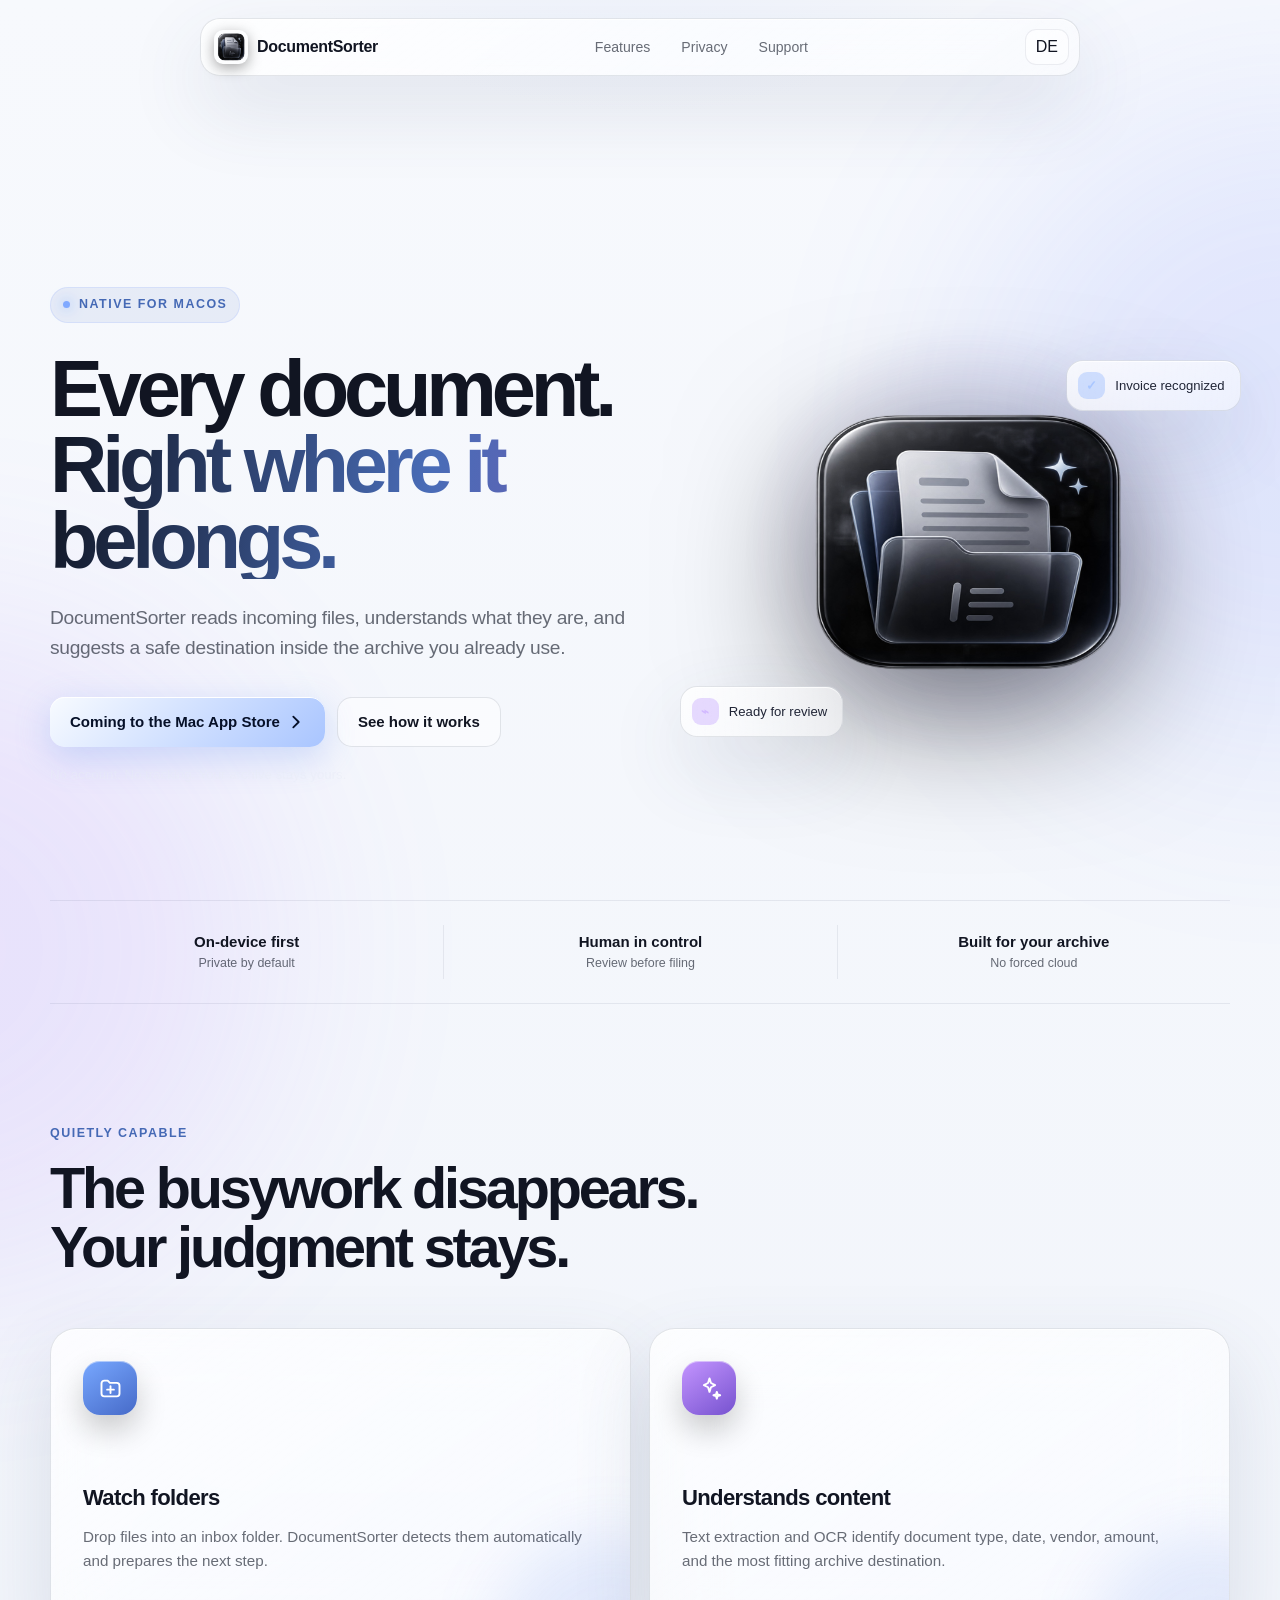
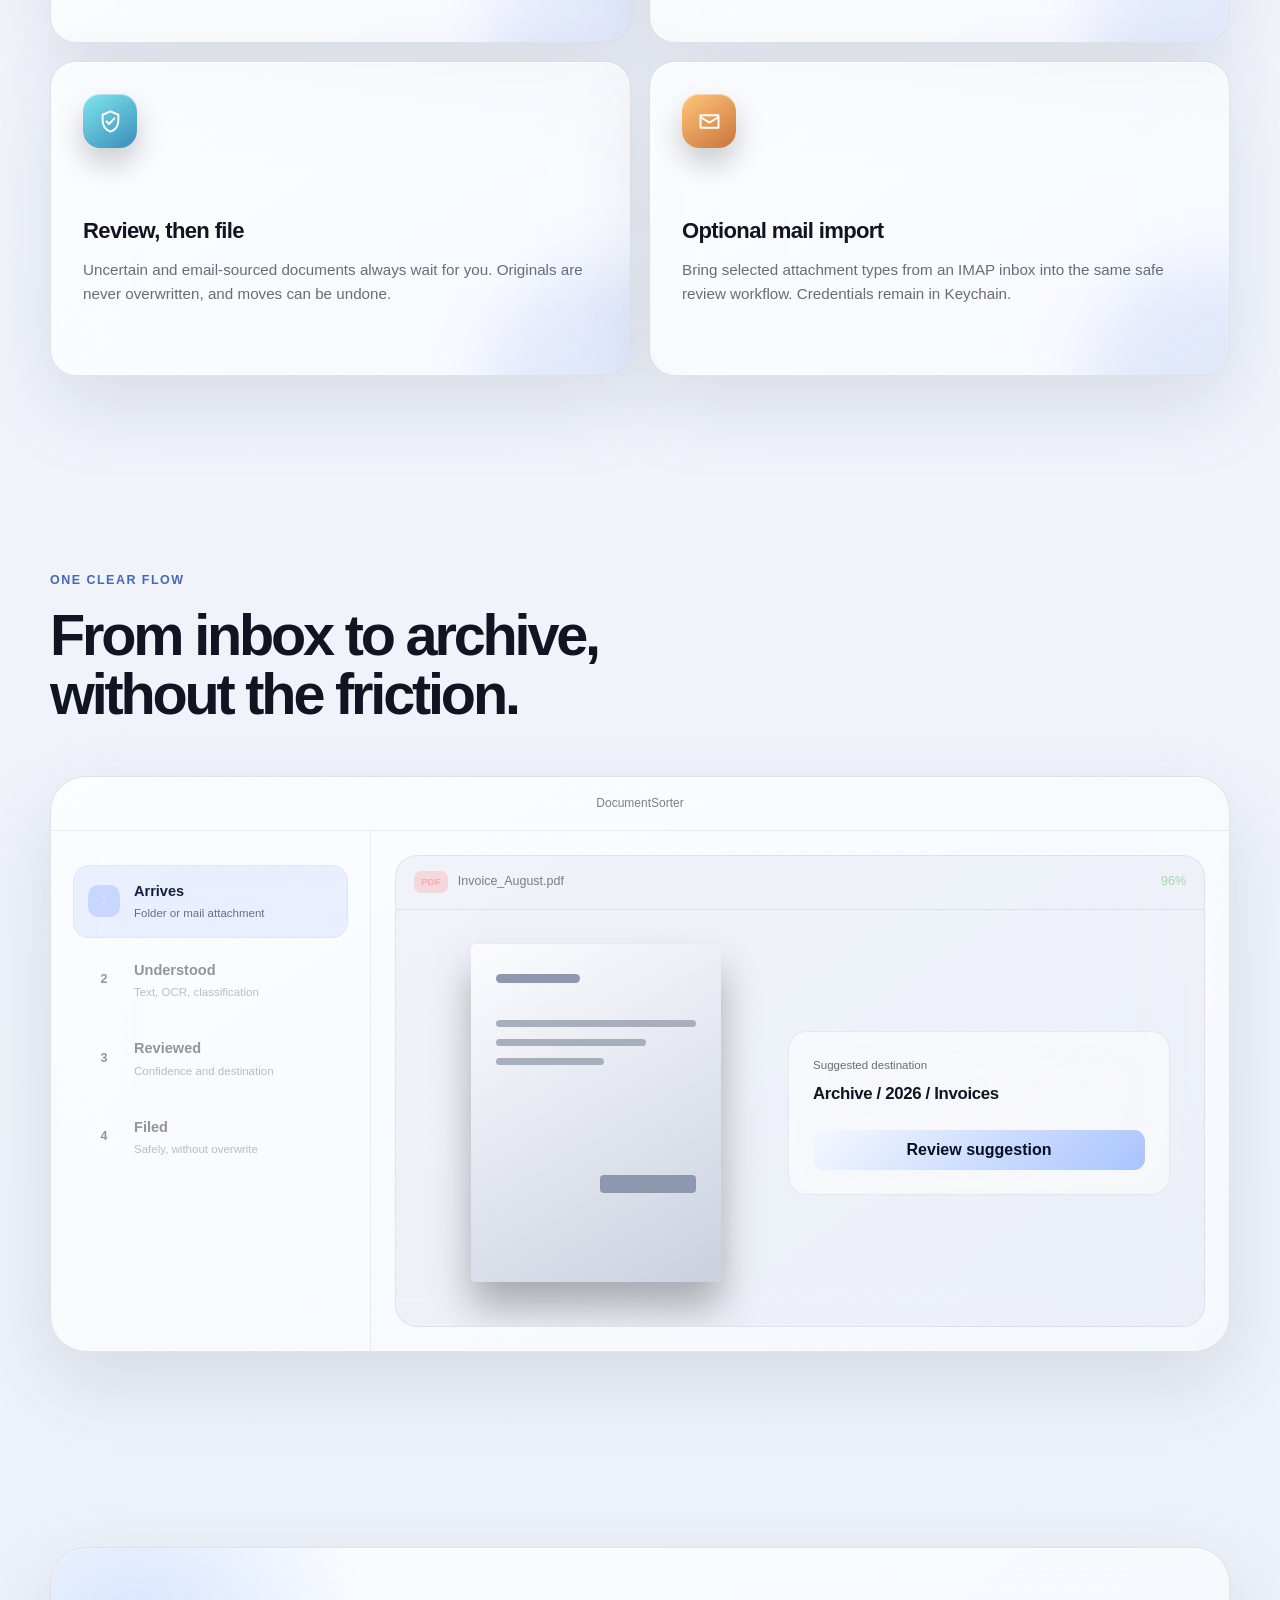
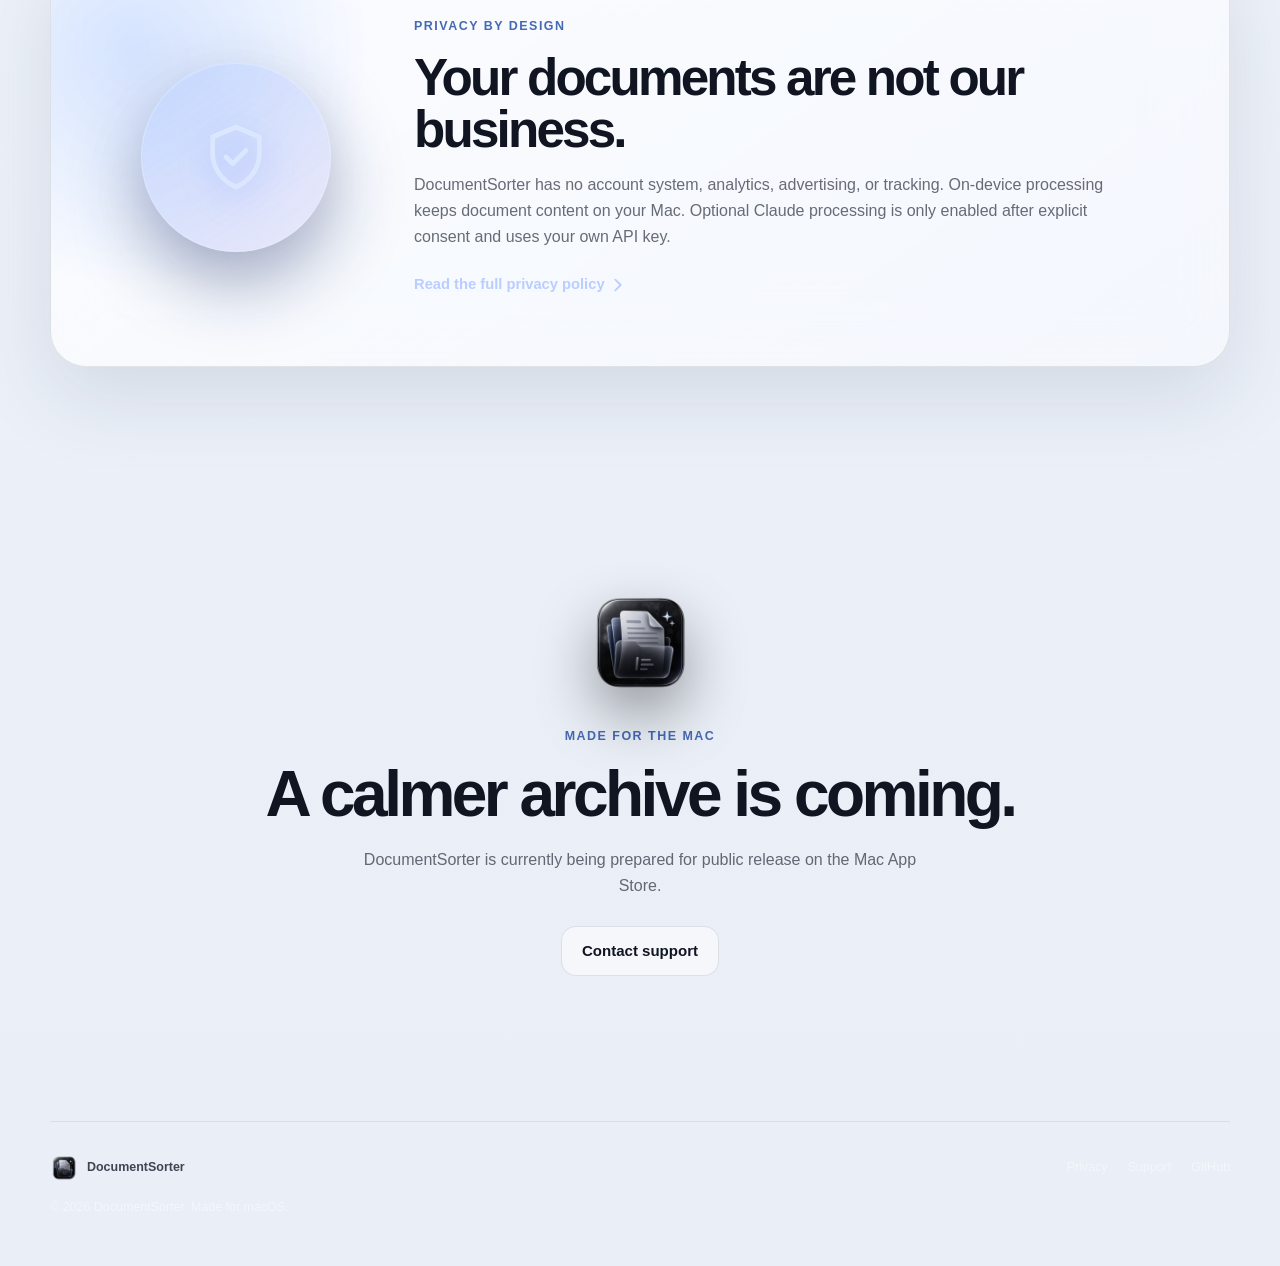
==== index.html @ ed68e82f "Create DocumentSorter product website" ====
<!doctype html>
<html lang="en">
<head>
  <meta charset="utf-8">
  <meta name="viewport" content="width=device-width, initial-scale=1">
  <meta name="theme-color" content="#070a12">
  <meta name="description" content="DocumentSorter is a private, native macOS app that reads, understands, and safely files your documents.">
  <meta property="og:title" content="DocumentSorter for macOS">
  <meta property="og:description" content="A calm, private workflow for every document that lands on your Mac.">
  <meta property="og:type" content="website">
  <meta property="og:image" content="https://ozel0t.github.io/documentsorter-website/assets/app-icon.png">
  <meta property="og:url" content="https://ozel0t.github.io/documentsorter-website/">
  <title>DocumentSorter — Intelligent filing for macOS</title>
  <link rel="icon" href="assets/app-icon.png">
  <link rel="apple-touch-icon" href="assets/app-icon.png">
  <link rel="manifest" href="manifest.webmanifest">
  <link rel="stylesheet" href="styles.css">
  <script src="script.js" defer></script>
</head>
<body>
  <a class="skip-link" href="#main">Skip to content</a>
  <div class="ambient ambient-one" aria-hidden="true"></div>
  <div class="ambient ambient-two" aria-hidden="true"></div>

  <header class="site-header">
    <nav class="glass nav-shell" aria-label="Main navigation">
      <a class="brand" href="index.html" aria-label="DocumentSorter home">
        <img src="assets/app-icon.png" alt="" width="34" height="34">
        <span>DocumentSorter</span>
      </a>
      <div class="nav-links">
        <a href="#features" data-en="Features" data-de="Funktionen">Features</a>
        <a href="#privacy" data-en="Privacy" data-de="Datenschutz">Privacy</a>
        <a href="support.html" data-en="Support" data-de="Support">Support</a>
      </div>
      <button class="language-toggle" type="button" aria-label="Sprache auf Deutsch wechseln">
        <span class="language-current">DE</span>
      </button>
    </nav>
  </header>

  <main id="main">
    <section class="hero section-wrap">
      <div class="hero-copy reveal">
        <div class="eyebrow">
          <span class="status-dot" aria-hidden="true"></span>
          <span data-en="Native for macOS" data-de="Nativ für macOS">Native for macOS</span>
        </div>
        <h1 data-en="Every document.<br><span>Right where it belongs.</span>" data-de="Jedes Dokument.<br><span>Genau am richtigen Ort.</span>">Every document.<br><span>Right where it belongs.</span></h1>
        <p class="hero-lead" data-en="DocumentSorter reads incoming files, understands what they are, and suggests a safe destination inside the archive you already use." data-de="DocumentSorter liest eingehende Dateien, versteht ihren Inhalt und schlägt einen sicheren Zielort in deinem bestehenden Archiv vor.">DocumentSorter reads incoming files, understands what they are, and suggests a safe destination inside the archive you already use.</p>
        <div class="hero-actions">
          <a class="button button-primary" href="#availability">
            <span data-en="Coming to the Mac App Store" data-de="Bald im Mac App Store">Coming to the Mac App Store</span>
            <svg viewBox="0 0 20 20" aria-hidden="true"><path d="M7 4l6 6-6 6"/></svg>
          </a>
          <a class="button button-secondary" href="#workflow" data-en="See how it works" data-de="So funktioniert es">See how it works</a>
        </div>
        <p class="hero-note" data-en="No account. No tracking. Your archive stays yours." data-de="Kein Konto. Kein Tracking. Dein Archiv bleibt deins.">No account. No tracking. Your archive stays yours.</p>
      </div>

      <div class="hero-visual reveal" aria-label="DocumentSorter interface preview">
        <div class="icon-halo" aria-hidden="true"></div>
        <img class="hero-icon" src="assets/app-icon.png" alt="DocumentSorter app icon" width="320" height="320">
        <div class="floating-pill pill-top glass" aria-hidden="true">
          <span class="pill-icon blue">✓</span>
          <span data-en="Invoice recognized" data-de="Rechnung erkannt">Invoice recognized</span>
        </div>
        <div class="floating-pill pill-bottom glass" aria-hidden="true">
          <span class="pill-icon violet">⌁</span>
          <span data-en="Ready for review" data-de="Bereit zur Prüfung">Ready for review</span>
        </div>
      </div>
    </section>

    <section class="trust-strip section-wrap reveal" aria-label="Product principles">
      <div><strong data-en="On-device first" data-de="Lokal zuerst">On-device first</strong><span data-en="Private by default" data-de="Standardmäßig privat">Private by default</span></div>
      <div><strong data-en="Human in control" data-de="Du entscheidest">Human in control</strong><span data-en="Review before filing" data-de="Prüfung vor Ablage">Review before filing</span></div>
      <div><strong data-en="Built for your archive" data-de="Für dein Archiv">Built for your archive</strong><span data-en="No forced cloud" data-de="Keine Cloud-Pflicht">No forced cloud</span></div>
    </section>

    <section id="features" class="section-wrap section-block">
      <div class="section-heading reveal">
        <p class="overline" data-en="Quietly capable" data-de="Unaufdringlich leistungsstark">Quietly capable</p>
        <h2 data-en="The busywork disappears.<br>Your judgment stays." data-de="Die Routinearbeit verschwindet.<br>Deine Kontrolle bleibt.">The busywork disappears.<br>Your judgment stays.</h2>
      </div>
      <div class="feature-grid">
        <article class="feature-card glass reveal">
          <div class="feature-icon blue-gradient" aria-hidden="true">
            <svg viewBox="0 0 24 24"><path d="M4 7.5A2.5 2.5 0 0 1 6.5 5h3l2 2h6A2.5 2.5 0 0 1 20 9.5v7A2.5 2.5 0 0 1 17.5 19h-11A2.5 2.5 0 0 1 4 16.5z"/><path d="M9 13h6m-3-3v6"/></svg>
          </div>
          <h3 data-en="Watch folders" data-de="Überwachte Ordner">Watch folders</h3>
          <p data-en="Drop files into an inbox folder. DocumentSorter detects them automatically and prepares the next step." data-de="Lege Dateien in einem Eingangsordner ab. DocumentSorter erkennt sie automatisch und bereitet den nächsten Schritt vor.">Drop files into an inbox folder. DocumentSorter detects them automatically and prepares the next step.</p>
        </article>
        <article class="feature-card glass reveal">
          <div class="feature-icon violet-gradient" aria-hidden="true">
            <svg viewBox="0 0 24 24"><path d="M12 3l1.3 4.1L17 9l-3.7 1.9L12 15l-1.3-4.1L7 9l3.7-1.9z"/><path d="M18.5 15l.7 2.3 2.3.7-2.3.7-.7 2.3-.7-2.3-2.3-.7 2.3-.7z"/></svg>
          </div>
          <h3 data-en="Understands content" data-de="Versteht Inhalte">Understands content</h3>
          <p data-en="Text extraction and OCR identify document type, date, vendor, amount, and the most fitting archive destination." data-de="Texterkennung und OCR erfassen Dokumentart, Datum, Absender, Betrag und den passenden Archivordner.">Text extraction and OCR identify document type, date, vendor, amount, and the most fitting archive destination.</p>
        </article>
        <article class="feature-card glass reveal">
          <div class="feature-icon cyan-gradient" aria-hidden="true">
            <svg viewBox="0 0 24 24"><path d="M12 3l7 3v5c0 4.4-2.9 8.3-7 10-4.1-1.7-7-5.6-7-10V6z"/><path d="M8.5 12l2.2 2.2 4.8-5"/></svg>
          </div>
          <h3 data-en="Review, then file" data-de="Prüfen, dann ablegen">Review, then file</h3>
          <p data-en="Uncertain and email-sourced documents always wait for you. Originals are never overwritten, and moves can be undone." data-de="Unsichere Dokumente und E-Mail-Anhänge warten immer auf deine Prüfung. Originale werden nie überschrieben und Verschiebungen lassen sich rückgängig machen.">Uncertain and email-sourced documents always wait for you. Originals are never overwritten, and moves can be undone.</p>
        </article>
        <article class="feature-card glass reveal">
          <div class="feature-icon amber-gradient" aria-hidden="true">
            <svg viewBox="0 0 24 24"><path d="M4 6.5h16v11H4z"/><path d="M4 8l8 5 8-5"/></svg>
          </div>
          <h3 data-en="Optional mail import" data-de="Optionaler Mail-Import">Optional mail import</h3>
          <p data-en="Bring selected attachment types from an IMAP inbox into the same safe review workflow. Credentials remain in Keychain." data-de="Übernimm ausgewählte Anhangstypen aus einem IMAP-Postfach in denselben sicheren Prüfablauf. Zugangsdaten bleiben im Schlüsselbund.">Bring selected attachment types from an IMAP inbox into the same safe review workflow. Credentials remain in Keychain.</p>
        </article>
      </div>
    </section>

    <section id="workflow" class="section-wrap section-block workflow-section">
      <div class="section-heading reveal">
        <p class="overline" data-en="One clear flow" data-de="Ein klarer Ablauf">One clear flow</p>
        <h2 data-en="From inbox to archive,<br>without the friction." data-de="Vom Eingang ins Archiv,<br>ohne Umwege.">From inbox to archive,<br>without the friction.</h2>
      </div>
      <div class="workflow-window glass reveal">
        <div class="window-titlebar" aria-hidden="true">
          <div class="traffic-lights"><span></span><span></span><span></span></div>
          <span>DocumentSorter</span>
          <span></span>
        </div>
        <div class="workflow-body">
          <ol class="steps">
            <li class="active">
              <span class="step-number">1</span>
              <div><strong data-en="Arrives" data-de="Kommt an">Arrives</strong><small data-en="Folder or mail attachment" data-de="Ordner oder Mail-Anhang">Folder or mail attachment</small></div>
            </li>
            <li>
              <span class="step-number">2</span>
              <div><strong data-en="Understood" data-de="Wird verstanden">Understood</strong><small data-en="Text, OCR, classification" data-de="Text, OCR, Klassifizierung">Text, OCR, classification</small></div>
            </li>
            <li>
              <span class="step-number">3</span>
              <div><strong data-en="Reviewed" data-de="Wird geprüft">Reviewed</strong><small data-en="Confidence and destination" data-de="Sicherheit und Zielordner">Confidence and destination</small></div>
            </li>
            <li>
              <span class="step-number">4</span>
              <div><strong data-en="Filed" data-de="Wird abgelegt">Filed</strong><small data-en="Safely, without overwrite" data-de="Sicher, ohne Überschreiben">Safely, without overwrite</small></div>
            </li>
          </ol>
          <div class="document-preview">
            <div class="preview-toolbar">
              <span class="file-chip">PDF</span>
              <span>Invoice_August.pdf</span>
              <span class="confidence">96%</span>
            </div>
            <div class="preview-content">
              <div class="paper" aria-hidden="true">
                <div class="paper-logo"></div><div class="paper-line wide"></div><div class="paper-line"></div><div class="paper-line short"></div>
                <div class="paper-total"></div>
              </div>
              <div class="route-card glass-subtle">
                <span data-en="Suggested destination" data-de="Vorgeschlagenes Ziel">Suggested destination</span>
                <strong>Archive / 2026 / Invoices</strong>
                <button type="button" data-en="Review suggestion" data-de="Vorschlag prüfen">Review suggestion</button>
              </div>
            </div>
          </div>
        </div>
      </div>
    </section>

    <section id="privacy" class="section-wrap section-block privacy-section">
      <div class="privacy-card glass reveal">
        <div class="privacy-orb" aria-hidden="true">
          <svg viewBox="0 0 24 24"><path d="M12 3l7 3v5c0 4.4-2.9 8.3-7 10-4.1-1.7-7-5.6-7-10V6z"/><path d="M9 12l2 2 4-4"/></svg>
        </div>
        <div class="privacy-copy">
          <p class="overline" data-en="Privacy by design" data-de="Datenschutz von Anfang an">Privacy by design</p>
          <h2 data-en="Your documents are not our business." data-de="Deine Dokumente gehen uns nichts an.">Your documents are not our business.</h2>
          <p data-en="DocumentSorter has no account system, analytics, advertising, or tracking. On-device processing keeps document content on your Mac. Optional Claude processing is only enabled after explicit consent and uses your own API key." data-de="DocumentSorter hat kein Kontosystem, keine Analyse, keine Werbung und kein Tracking. Bei lokaler Verarbeitung bleiben Dokumentinhalte auf deinem Mac. Die optionale Claude-Verarbeitung wird erst nach ausdrücklicher Zustimmung aktiviert und nutzt deinen eigenen API-Schlüssel.">DocumentSorter has no account system, analytics, advertising, or tracking. On-device processing keeps document content on your Mac. Optional Claude processing is only enabled after explicit consent and uses your own API key.</p>
          <a class="text-link" href="privacy.html">
            <span data-en="Read the full privacy policy" data-de="Vollständige Datenschutzerklärung lesen">Read the full privacy policy</span>
            <svg viewBox="0 0 20 20" aria-hidden="true"><path d="M7 4l6 6-6 6"/></svg>
          </a>
        </div>
      </div>
    </section>

    <section id="availability" class="section-wrap section-block availability reveal">
      <img src="assets/app-icon.png" alt="" width="112" height="112">
      <p class="overline" data-en="Made for the Mac" data-de="Für den Mac gemacht">Made for the Mac</p>
      <h2 data-en="A calmer archive is coming." data-de="Ein ruhigeres Archiv kommt.">A calmer archive is coming.</h2>
      <p data-en="DocumentSorter is currently being prepared for public release on the Mac App Store." data-de="DocumentSorter wird derzeit für die Veröffentlichung im Mac App Store vorbereitet.">DocumentSorter is currently being prepared for public release on the Mac App Store.</p>
      <a class="button button-secondary" href="support.html" data-en="Contact support" data-de="Support kontaktieren">Contact support</a>
    </section>
  </main>

  <footer class="site-footer section-wrap">
    <div class="footer-brand">
      <img src="assets/app-icon.png" alt="" width="28" height="28">
      <span>DocumentSorter</span>
    </div>
    <div class="footer-links">
      <a href="privacy.html" data-en="Privacy" data-de="Datenschutz">Privacy</a>
      <a href="support.html" data-en="Support" data-de="Support">Support</a>
      <a href="https://github.com/ozel0t/documentsorter-website" rel="noreferrer">GitHub</a>
    </div>
    <p>© 2026 DocumentSorter. <span data-en="Made for macOS." data-de="Für macOS entwickelt.">Made for macOS.</span></p>
  </footer>
</body>
</html>
---- styles.css ----
:root {
  color-scheme: dark;
  --bg: #060811;
  --surface: rgba(255, 255, 255, 0.075);
  --surface-strong: rgba(255, 255, 255, 0.11);
  --line: rgba(255, 255, 255, 0.14);
  --line-soft: rgba(255, 255, 255, 0.08);
  --text: #f7f8fc;
  --muted: rgba(230, 234, 246, 0.68);
  --blue: #79a7ff;
  --violet: #b79aff;
  --cyan: #71e4ef;
  --max: 1180px;
  --radius-xl: 36px;
  --radius-lg: 26px;
  --shadow: 0 30px 90px rgba(0, 0, 0, 0.42), inset 0 1px 0 rgba(255, 255, 255, 0.14);
  font-family: -apple-system, BlinkMacSystemFont, "SF Pro Display", "Helvetica Neue", sans-serif;
}

* { box-sizing: border-box; }
html { scroll-behavior: smooth; overflow-x: hidden; }
body {
  margin: 0;
  min-width: 320px;
  overflow-x: hidden;
  background:
    radial-gradient(circle at 50% -20%, rgba(75, 105, 183, 0.24), transparent 37rem),
    linear-gradient(180deg, #080b16 0%, var(--bg) 58%, #05070d 100%);
  color: var(--text);
  font-size: 16px;
  line-height: 1.6;
  -webkit-font-smoothing: antialiased;
}

a { color: inherit; text-decoration: none; }
button, a { -webkit-tap-highlight-color: transparent; }
button { font: inherit; }
img { display: block; max-width: 100%; }

.skip-link {
  position: fixed;
  z-index: 100;
  left: 16px;
  top: -80px;
  padding: 10px 16px;
  border-radius: 12px;
  background: #fff;
  color: #000;
}
.skip-link:focus { top: 16px; }

.ambient {
  position: fixed;
  z-index: -1;
  width: 50vw;
  height: 50vw;
  border-radius: 50%;
  filter: blur(120px);
  opacity: 0.13;
  pointer-events: none;
}
.ambient-one { top: 12vh; right: -26vw; background: #4d6aff; }
.ambient-two { top: 70vh; left: -30vw; background: #9b5cff; }

.glass {
  border: 1px solid var(--line);
  background: linear-gradient(145deg, rgba(255,255,255,.115), rgba(255,255,255,.045));
  box-shadow: var(--shadow);
  -webkit-backdrop-filter: blur(34px) saturate(150%);
  backdrop-filter: blur(34px) saturate(150%);
}
.glass-subtle {
  border: 1px solid var(--line-soft);
  background: rgba(255,255,255,.055);
  box-shadow: inset 0 1px 0 rgba(255,255,255,.08);
  -webkit-backdrop-filter: blur(20px);
  backdrop-filter: blur(20px);
}

.section-wrap { width: min(calc(100% - 40px), var(--max)); margin-inline: auto; }
.section-block { padding-block: 120px; }

.site-header {
  position: fixed;
  z-index: 50;
  top: 18px;
  left: 0;
  right: 0;
  pointer-events: none;
}
.nav-shell {
  width: min(calc(100% - 32px), 880px);
  min-height: 58px;
  margin: 0 auto;
  padding: 8px 10px 8px 13px;
  border-radius: 20px;
  display: flex;
  align-items: center;
  justify-content: space-between;
  pointer-events: auto;
  transition: background .25s ease, transform .25s ease;
}
.brand { display: inline-flex; align-items: center; gap: 9px; font-weight: 650; letter-spacing: -.02em; }
.brand img { border-radius: 9px; box-shadow: 0 4px 14px rgba(0,0,0,.35); }
.nav-links { display: flex; gap: 7px; }
.nav-links a { padding: 8px 12px; border-radius: 10px; color: var(--muted); font-size: .88rem; transition: .2s ease; }
.nav-links a:hover, .nav-links a:focus-visible { color: #fff; background: rgba(255,255,255,.08); }
.language-toggle {
  min-width: 42px;
  height: 36px;
  padding: 0 10px;
  border: 1px solid var(--line-soft);
  border-radius: 11px;
  background: rgba(255,255,255,.075);
  color: var(--text);
  cursor: pointer;
}
.language-toggle:hover { background: rgba(255,255,255,.13); }

.hero { min-height: 900px; padding-top: 185px; display: grid; grid-template-columns: 1.08fr .92fr; gap: 30px; align-items: center; }
.hero-copy { position: relative; z-index: 2; }
.eyebrow, .overline { color: #a9c3ff; font-weight: 650; font-size: .78rem; letter-spacing: .12em; text-transform: uppercase; }
.eyebrow { display: inline-flex; align-items: center; gap: 9px; padding: 7px 12px; border: 1px solid rgba(139,172,255,.2); border-radius: 999px; background: rgba(80,111,190,.09); }
.status-dot { width: 7px; height: 7px; border-radius: 50%; background: #80a9ff; box-shadow: 0 0 14px #6f9eff; }
h1 { margin: 28px 0 24px; max-width: 720px; font-size: clamp(3.5rem, 6.2vw, 6.2rem); font-weight: 710; line-height: .96; letter-spacing: -.065em; }
h1 span { display: inline-block; color: transparent; background: linear-gradient(100deg, #fff 5%, #9dbbff 52%, #c2a9ff); -webkit-background-clip: text; background-clip: text; }
.hero-lead { max-width: 610px; margin: 0; color: var(--muted); font-size: clamp(1.05rem, 1.5vw, 1.28rem); line-height: 1.55; letter-spacing: -.015em; }
.hero-actions { display: flex; flex-wrap: wrap; gap: 12px; margin-top: 34px; }
.button { min-height: 50px; padding: 0 20px; border-radius: 15px; display: inline-flex; align-items: center; justify-content: center; gap: 7px; font-weight: 600; font-size: .94rem; transition: transform .2s ease, background .2s ease, box-shadow .2s ease; }
.button svg, .text-link svg { width: 18px; height: 18px; fill: none; stroke: currentColor; stroke-width: 2; stroke-linecap: round; stroke-linejoin: round; }
.button:hover { transform: translateY(-2px); }
.button-primary { color: #061028; background: linear-gradient(135deg, #f8fbff, #a9c5ff); box-shadow: 0 10px 35px rgba(102,143,240,.28), inset 0 1px 0 #fff; }
.button-secondary { border: 1px solid var(--line); background: rgba(255,255,255,.07); box-shadow: inset 0 1px 0 rgba(255,255,255,.08); }
.button-secondary:hover { background: rgba(255,255,255,.12); }
.hero-note { margin-top: 17px; color: rgba(230,234,246,.45); font-size: .83rem; }

.hero-visual { position: relative; min-height: 590px; display: grid; place-items: center; }
.hero-icon { position: relative; z-index: 2; width: min(78%, 390px); border-radius: 28%; filter: drop-shadow(0 38px 70px rgba(0,0,0,.55)); animation: float 7s ease-in-out infinite; }
.icon-halo { position: absolute; width: 82%; aspect-ratio: 1; border-radius: 50%; background: radial-gradient(circle, rgba(114,151,255,.27), rgba(94,82,190,.08) 50%, transparent 70%); filter: blur(18px); }
.floating-pill { position: absolute; z-index: 3; padding: 11px 15px 11px 11px; border-radius: 17px; display: flex; align-items: center; gap: 10px; color: rgba(255,255,255,.9); font-size: .82rem; white-space: nowrap; }
.pill-top { top: 19%; right: -2%; animation: drift 6s ease-in-out infinite; }
.pill-bottom { bottom: 17%; left: -4%; animation: drift 6s 1.5s ease-in-out infinite; }
.pill-icon { width: 27px; height: 27px; display: grid; place-items: center; border-radius: 9px; font-weight: 750; }
.pill-icon.blue { background: rgba(93,146,255,.25); color: #aac7ff; }
.pill-icon.violet { background: rgba(164,112,255,.25); color: #d2b9ff; }

.trust-strip { border-top: 1px solid var(--line-soft); border-bottom: 1px solid var(--line-soft); padding: 24px 0; display: grid; grid-template-columns: repeat(3, 1fr); }
.trust-strip div { padding: 5px 38px; display: flex; flex-direction: column; text-align: center; }
.trust-strip div + div { border-left: 1px solid var(--line-soft); }
.trust-strip strong { font-size: .94rem; }
.trust-strip span { color: var(--muted); font-size: .78rem; }

.section-heading { max-width: 780px; margin-bottom: 52px; }
.overline { margin: 0 0 15px; }
h2 { margin: 0; font-size: clamp(2.35rem, 4.5vw, 4.7rem); line-height: 1.02; letter-spacing: -.055em; font-weight: 690; }
.feature-grid { display: grid; grid-template-columns: repeat(2, 1fr); gap: 18px; }
.feature-card { min-height: 315px; padding: 32px; border-radius: var(--radius-lg); overflow: hidden; position: relative; }
.feature-card::after { content: ""; position: absolute; width: 240px; height: 240px; right: -100px; bottom: -130px; border-radius: 50%; background: rgba(88,121,226,.13); filter: blur(30px); }
.feature-icon { width: 54px; height: 54px; border-radius: 17px; display: grid; place-items: center; box-shadow: inset 0 1px 0 rgba(255,255,255,.45), 0 15px 30px rgba(0,0,0,.2); }
.feature-icon svg { width: 27px; height: 27px; fill: none; stroke: #fff; stroke-width: 1.7; stroke-linecap: round; stroke-linejoin: round; }
.blue-gradient { background: linear-gradient(145deg, #78a8ff, #466ac8); }
.violet-gradient { background: linear-gradient(145deg, #c495ff, #7652cf); }
.cyan-gradient { background: linear-gradient(145deg, #80e6ed, #398dba); }
.amber-gradient { background: linear-gradient(145deg, #ffc779, #ca743c); }
.feature-card h3 { margin: 65px 0 9px; font-size: 1.38rem; letter-spacing: -.03em; }
.feature-card p { max-width: 500px; margin: 0; color: var(--muted); font-size: .95rem; }

.workflow-section { padding-top: 75px; }
.workflow-window { border-radius: var(--radius-xl); overflow: hidden; }
.window-titlebar { height: 54px; padding: 0 20px; border-bottom: 1px solid var(--line-soft); display: grid; grid-template-columns: 1fr auto 1fr; align-items: center; color: rgba(255,255,255,.5); font-size: .75rem; }
.traffic-lights { display: flex; gap: 7px; }
.traffic-lights span { width: 11px; height: 11px; border-radius: 50%; background: rgba(255,255,255,.18); }
.workflow-body { min-height: 520px; display: grid; grid-template-columns: 320px 1fr; }
.steps { margin: 0; padding: 34px 22px; list-style: none; border-right: 1px solid var(--line-soft); }
.steps li { display: flex; align-items: center; gap: 14px; padding: 15px; border-radius: 16px; color: rgba(255,255,255,.48); }
.steps li + li { margin-top: 6px; }
.steps li.active { background: rgba(116,150,255,.12); color: #fff; box-shadow: inset 0 0 0 1px rgba(139,169,255,.13); }
.step-number { flex: 0 0 auto; width: 32px; height: 32px; display: grid; place-items: center; border-radius: 10px; background: rgba(255,255,255,.08); font-size: .78rem; font-weight: 700; }
.active .step-number { color: #cfe0ff; background: rgba(91,137,255,.24); }
.steps strong, .steps small { display: block; }
.steps strong { font-size: .91rem; }
.steps small { margin-top: 1px; color: currentColor; opacity: .62; font-size: .72rem; }
.document-preview { margin: 24px; border: 1px solid var(--line-soft); border-radius: 22px; overflow: hidden; background: rgba(0,0,0,.16); }
.preview-toolbar { height: 54px; padding: 0 18px; display: grid; grid-template-columns: auto 1fr auto; align-items: center; gap: 10px; border-bottom: 1px solid var(--line-soft); color: rgba(255,255,255,.72); font-size: .78rem; }
.file-chip { padding: 3px 7px; border-radius: 7px; background: rgba(255,100,104,.19); color: #ffabad; font-size: .62rem; font-weight: 750; }
.confidence { color: #a9d7b0; }
.preview-content { padding: 34px; display: grid; grid-template-columns: minmax(180px, 1fr) 1.15fr; gap: 26px; align-items: center; }
.paper { width: min(100%, 250px); aspect-ratio: .74; margin: auto; padding: 30px 25px; border-radius: 5px; background: linear-gradient(150deg, #fcfcff, #cad1df); box-shadow: 0 25px 40px rgba(0,0,0,.3); }
.paper-logo { width: 42%; height: 9px; border-radius: 5px; background: #8d98ae; margin-bottom: 37px; }
.paper-line { width: 75%; height: 7px; margin-bottom: 12px; border-radius: 4px; background: #a7afbd; }
.paper-line.wide { width: 100%; }.paper-line.short { width: 54%; }
.paper-total { width: 48%; height: 18px; margin: 55% 0 0 auto; border-radius: 4px; background: #8d98ae; }
.route-card { padding: 24px; border-radius: 19px; }
.route-card span { display: block; color: var(--muted); font-size: .72rem; }
.route-card strong { display: block; margin: 7px 0 22px; font-size: 1.05rem; letter-spacing: -.02em; }
.route-card button { width: 100%; min-height: 40px; border: 0; border-radius: 11px; color: #071025; background: linear-gradient(135deg, #f5f8ff, #a9c4ff); font-weight: 650; }

.privacy-section { padding-top: 75px; }
.privacy-card { position: relative; min-height: 420px; padding: 65px; border-radius: var(--radius-xl); display: grid; grid-template-columns: 240px 1fr; align-items: center; gap: 58px; overflow: hidden; }
.privacy-card::before { content: ""; position: absolute; width: 500px; height: 500px; left: -170px; top: -150px; border-radius: 50%; background: radial-gradient(circle, rgba(80,142,255,.22), transparent 68%); }
.privacy-orb { position: relative; z-index: 1; width: 190px; height: 190px; margin: auto; border: 1px solid rgba(255,255,255,.18); border-radius: 50%; display: grid; place-items: center; background: linear-gradient(145deg, rgba(130,174,255,.25), rgba(99,78,209,.12)); box-shadow: inset 0 1px 0 rgba(255,255,255,.25), 0 30px 70px rgba(24,42,101,.4); }
.privacy-orb svg { width: 80px; fill: none; stroke: #dbe7ff; stroke-width: 1.4; stroke-linecap: round; stroke-linejoin: round; filter: drop-shadow(0 8px 16px rgba(88,129,255,.45)); }
.privacy-copy { position: relative; z-index: 1; }
.privacy-copy h2 { font-size: clamp(2.25rem, 4vw, 4rem); }
.privacy-copy > p:not(.overline) { max-width: 690px; color: var(--muted); }
.text-link { display: inline-flex; align-items: center; gap: 4px; margin-top: 8px; color: #b9ceff; font-weight: 600; font-size: .92rem; }

.availability { padding-top: 100px; padding-bottom: 145px; text-align: center; }
.availability img { margin: 0 auto 28px; border-radius: 25%; filter: drop-shadow(0 25px 30px rgba(0,0,0,.4)); }
.availability h2 { font-size: clamp(2.5rem, 5vw, 5rem); }
.availability > p:not(.overline) { max-width: 570px; margin: 20px auto 28px; color: var(--muted); }

.site-footer { padding: 32px 0 48px; border-top: 1px solid var(--line-soft); display: grid; grid-template-columns: 1fr auto; align-items: center; gap: 16px; color: rgba(255,255,255,.48); font-size: .78rem; }
.footer-brand { display: flex; align-items: center; gap: 9px; color: rgba(255,255,255,.8); font-weight: 600; }
.footer-brand img { border-radius: 8px; }
.footer-links { display: flex; gap: 20px; }
.footer-links a:hover { color: #fff; }
.site-footer > p { grid-column: 1 / -1; margin: 0; }

.legal-main { padding-top: 150px; padding-bottom: 100px; }
.legal-hero { max-width: 790px; margin-bottom: 48px; }
.legal-hero h1 { margin: 12px 0 18px; font-size: clamp(3rem, 6vw, 5.7rem); }
.legal-hero > p:last-child { color: var(--muted); }
.legal-layout { display: grid; grid-template-columns: 230px 1fr; gap: 36px; align-items: start; }
.legal-toc { position: sticky; top: 105px; padding: 20px; border-radius: 20px; }
.legal-toc strong { display: block; margin-bottom: 8px; font-size: .74rem; color: rgba(255,255,255,.42); text-transform: uppercase; letter-spacing: .1em; }
.legal-toc a { display: block; padding: 7px 0; color: var(--muted); font-size: .83rem; }
.legal-toc a:hover { color: #fff; }
.legal-document { padding: clamp(26px, 5vw, 58px); border-radius: var(--radius-lg); }
.legal-document section + section { margin-top: 48px; padding-top: 42px; border-top: 1px solid var(--line-soft); }
.legal-document h2 { margin-bottom: 15px; font-size: 1.65rem; letter-spacing: -.025em; }
.legal-document h3 { margin: 26px 0 8px; font-size: 1.02rem; }
.legal-document p, .legal-document li { color: var(--muted); }
.legal-document ul { padding-left: 20px; }
.legal-document a { color: #b9ceff; text-decoration: underline; text-underline-offset: 3px; }
.language-panel[hidden] { display: none; }

.support-grid { display: grid; grid-template-columns: repeat(2, 1fr); gap: 18px; }
.support-card { padding: 30px; border-radius: 24px; }
.support-card h2 { font-size: 1.35rem; letter-spacing: -.025em; }
.support-card p { color: var(--muted); }
.support-card .button { margin-top: 8px; }
.faq { margin-top: 70px; }
.faq h2 { margin-bottom: 26px; font-size: 2.4rem; }
.faq details { padding: 21px 0; border-top: 1px solid var(--line-soft); }
.faq details:last-child { border-bottom: 1px solid var(--line-soft); }
.faq summary { cursor: pointer; font-weight: 620; }
.faq details p { max-width: 790px; margin-bottom: 0; color: var(--muted); }

.reveal { opacity: 1; transform: none; }
@keyframes float { 0%,100% { transform: translateY(0) rotate(-1deg); } 50% { transform: translateY(-16px) rotate(1deg); } }
@keyframes drift { 0%,100% { transform: translateY(0); } 50% { transform: translateY(9px); } }

@media (max-width: 900px) {
  .hero { min-height: auto; padding-top: 160px; grid-template-columns: 1fr; text-align: center; }
  .hero-copy { display: flex; flex-direction: column; align-items: center; }
  .hero-visual { min-height: 470px; }
  .pill-top { right: 8%; }.pill-bottom { left: 6%; }
  .workflow-body { grid-template-columns: 1fr; }
  .steps { display: grid; grid-template-columns: repeat(4, 1fr); border-right: 0; border-bottom: 1px solid var(--line-soft); padding: 16px; }
  .steps li { flex-direction: column; text-align: center; gap: 7px; padding: 10px 5px; }
  .steps li + li { margin: 0; }
  .privacy-card { grid-template-columns: 160px 1fr; padding: 45px 35px; gap: 35px; }
  .privacy-orb { width: 150px; height: 150px; }
  .legal-layout { grid-template-columns: 1fr; }
  .legal-toc { position: static; display: none; }
}

@media (max-width: 650px) {
  .section-wrap { width: min(calc(100% - 28px), var(--max)); }
  .section-block { padding-block: 85px; }
  .nav-shell { width: calc(100% - 20px); }
  .nav-links { display: none; }
  .hero { padding-top: 140px; }
  h1 { font-size: clamp(3rem, 15vw, 4.6rem); }
  .hero-lead { font-size: 1rem; }
  .hero-actions { width: 100%; flex-direction: column; }
  .hero-actions .button { width: 100%; }
  .hero-visual { min-height: 390px; }
  .hero-icon { width: 72%; }
  .floating-pill { font-size: .7rem; }
  .pill-top { top: 14%; right: 0; }.pill-bottom { bottom: 14%; left: 0; }
  .trust-strip { grid-template-columns: 1fr; }
  .trust-strip div { padding: 14px; }
  .trust-strip div + div { border-left: 0; border-top: 1px solid var(--line-soft); }
  .feature-grid, .support-grid { grid-template-columns: 1fr; }
  .feature-card { min-height: 285px; padding: 26px; }
  .feature-card h3 { margin-top: 45px; }
  .steps { grid-template-columns: repeat(2, 1fr); }
  .preview-content { grid-template-columns: 1fr; padding: 22px; }
  .paper { display: none; }
  .workflow-body { min-height: auto; }
  .privacy-card { grid-template-columns: 1fr; text-align: center; padding: 38px 24px; }
  .privacy-orb { width: 125px; height: 125px; }
  .privacy-orb svg { width: 58px; }
  .site-footer { grid-template-columns: 1fr; text-align: center; justify-items: center; }
  .legal-main { padding-top: 125px; }
  .legal-document { padding: 25px 20px; }
}

@media (prefers-reduced-motion: reduce) {
  html { scroll-behavior: auto; }
  *, *::before, *::after { animation-duration: .01ms !important; animation-iteration-count: 1 !important; transition-duration: .01ms !important; }
  .reveal { opacity: 1; transform: none; }
}

@media (prefers-color-scheme: light) {
  :root { color-scheme: light; --bg: #edf1f8; --text: #111522; --muted: rgba(24,30,45,.65); --line: rgba(34,48,78,.12); --line-soft: rgba(34,48,78,.08); --shadow: 0 30px 80px rgba(61,78,110,.14), inset 0 1px 0 rgba(255,255,255,.75); }
  body { background: radial-gradient(circle at 50% -10%, #dce6ff, transparent 35rem), linear-gradient(180deg, #f7f9fd, #e9eef7); }
  .glass { background: linear-gradient(145deg, rgba(255,255,255,.78), rgba(255,255,255,.46)); }
  .glass-subtle { background: rgba(255,255,255,.52); }
  .nav-links a:hover, .nav-links a:focus-visible, .language-toggle:hover { color: #111522; }
  .language-toggle { color: #111522; background: rgba(255,255,255,.52); }
  .eyebrow, .overline { color: #4569b5; }
  h1 span { background: linear-gradient(100deg, #101522, #496cb7 60%, #7859b0); -webkit-background-clip: text; background-clip: text; }
  .button-secondary { background: rgba(255,255,255,.5); }
  .floating-pill { color: #202536; }
  .window-titlebar, .preview-toolbar { color: rgba(20,25,40,.55); }
  .steps li { color: rgba(20,25,40,.45); }.steps li.active { color: #14203c; }
  .document-preview { background: rgba(85,105,145,.06); }
  .footer-brand { color: rgba(20,25,40,.8); }
}
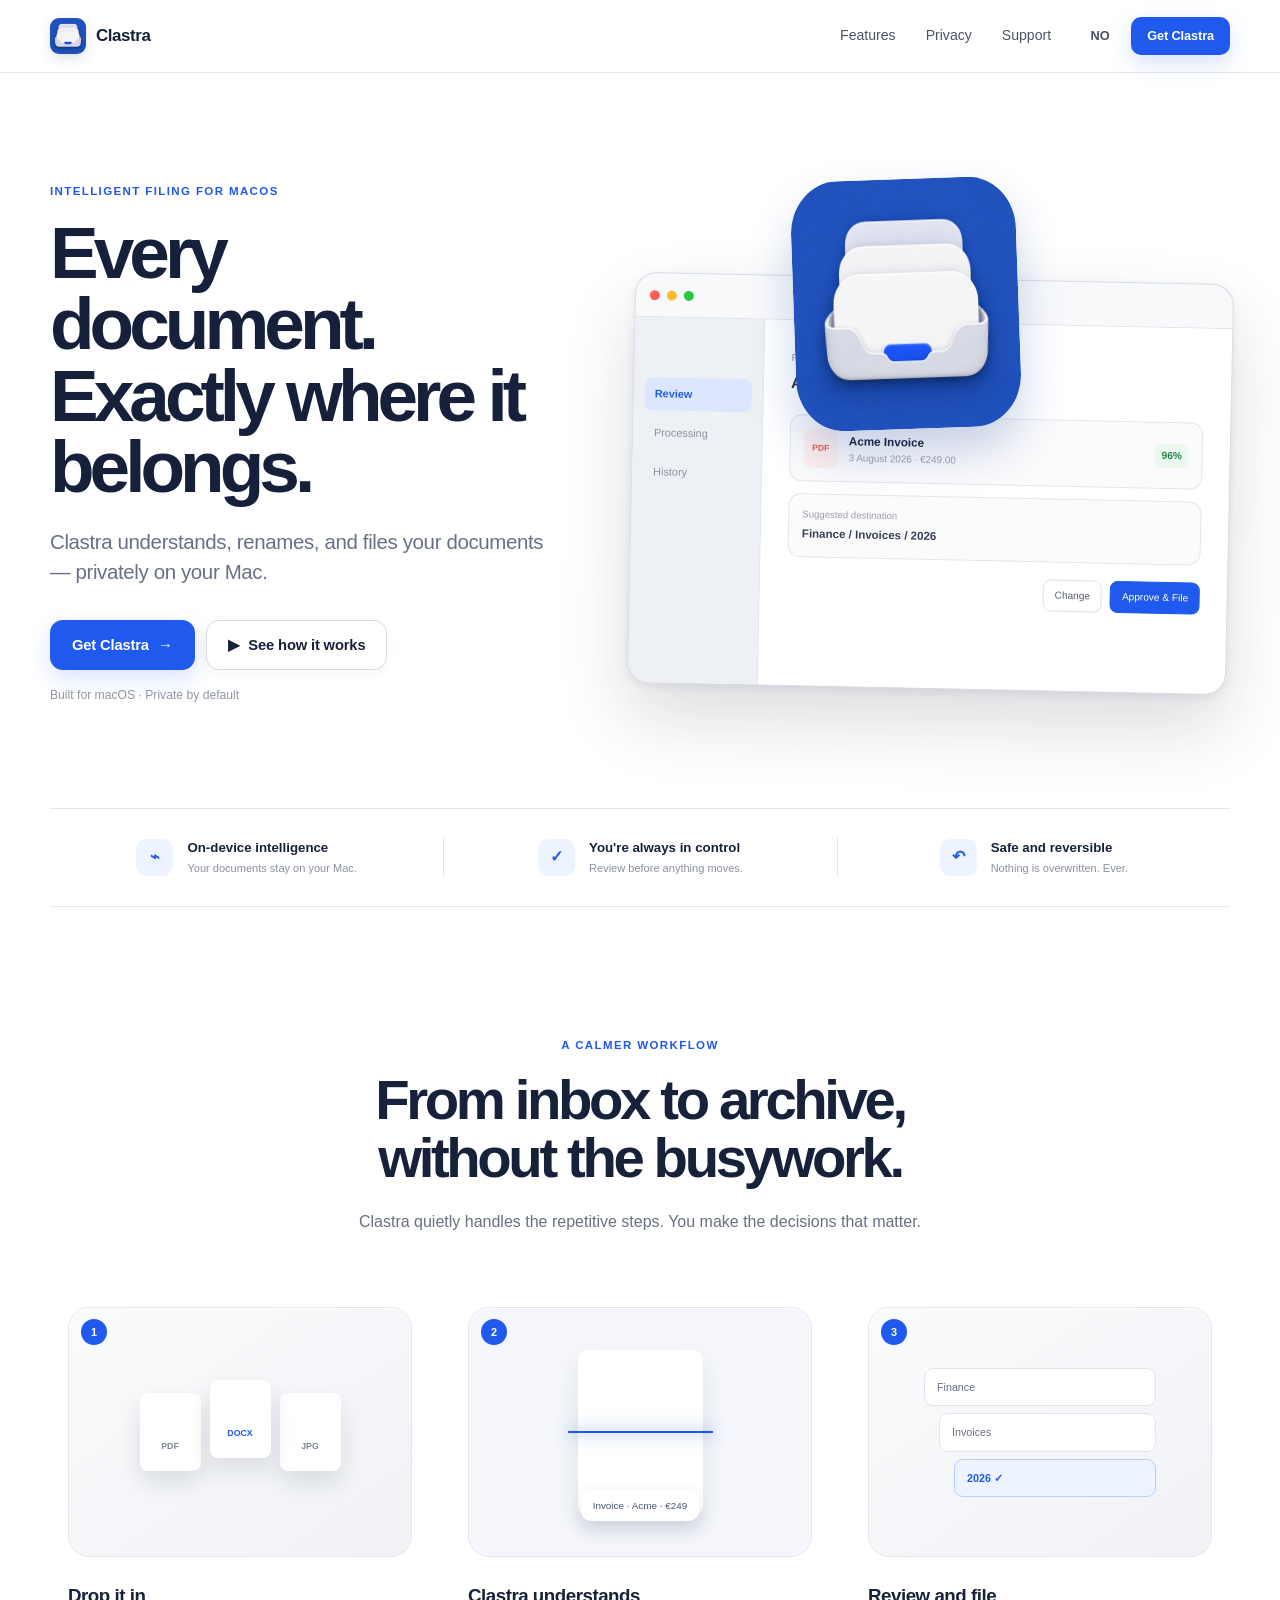
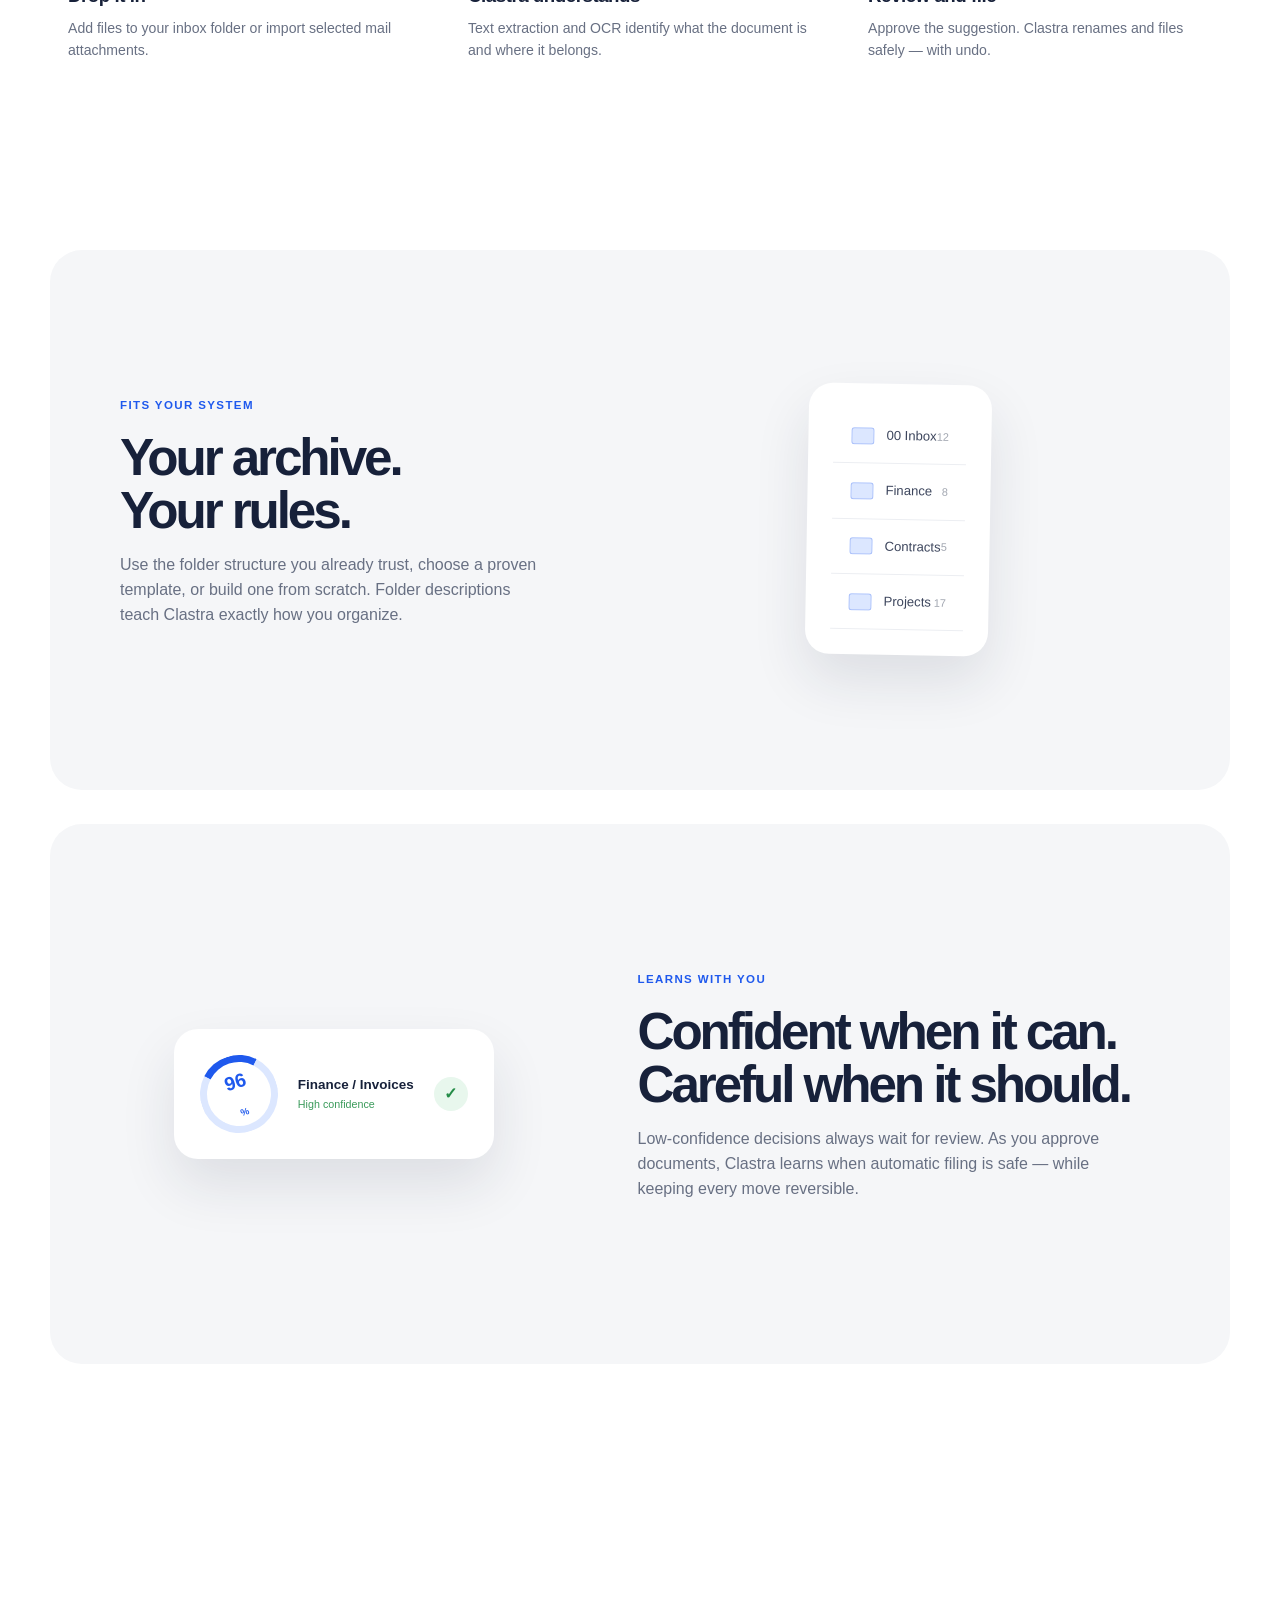
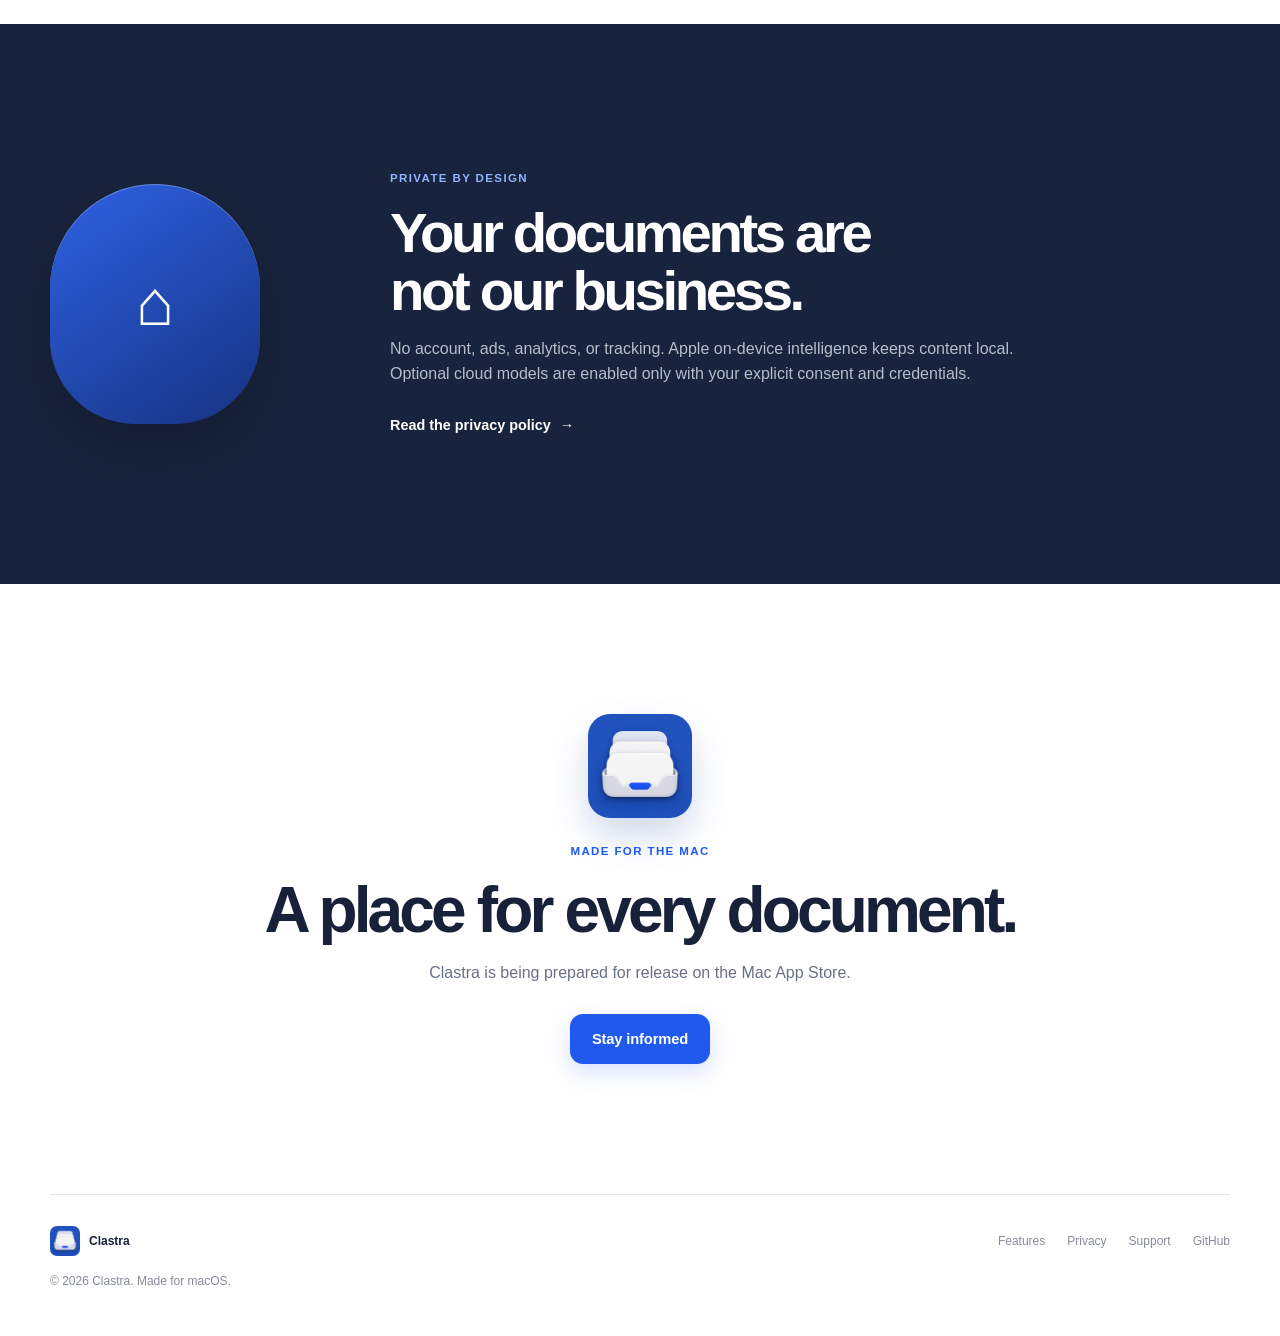
==== commit 14af9c78: "Rebrand website as Clastra" ====
--- a/index.html
+++ b/index.html
@@ -1,16 +1,16 @@
 <!doctype html>
-<html lang="en">
+<html lang="en" data-page-title-en="Clastra — Intelligent document filing for macOS" data-page-title-no="Clastra — Intelligent dokumentarkivering for macOS">
 <head>
   <meta charset="utf-8">
   <meta name="viewport" content="width=device-width, initial-scale=1">
-  <meta name="theme-color" content="#070a12">
-  <meta name="description" content="DocumentSorter is a private, native macOS app that reads, understands, and safely files your documents.">
-  <meta property="og:title" content="DocumentSorter for macOS">
-  <meta property="og:description" content="A calm, private workflow for every document that lands on your Mac.">
+  <meta name="theme-color" content="#f5f5f7">
+  <meta name="description" content="Clastra understands, renames, and files your documents — privately on your Mac.">
+  <meta property="og:title" content="Clastra for macOS">
+  <meta property="og:description" content="Every document. Exactly where it belongs.">
   <meta property="og:type" content="website">
-  <meta property="og:image" content="https://ozel0t.github.io/documentsorter-website/assets/app-icon.png">
-  <meta property="og:url" content="https://ozel0t.github.io/documentsorter-website/">
-  <title>DocumentSorter — Intelligent filing for macOS</title>
+  <meta property="og:image" content="https://ozel0t-g.github.io/documentsorter-website/assets/social-preview.png">
+  <meta property="og:url" content="https://ozel0t-g.github.io/documentsorter-website/">
+  <title>Clastra — Intelligent document filing for macOS</title>
   <link rel="icon" href="assets/app-icon.png">
   <link rel="apple-touch-icon" href="assets/app-icon.png">
   <link rel="manifest" href="manifest.webmanifest">
@@ -18,192 +18,100 @@
   <script src="script.js" defer></script>
 </head>
 <body>
-  <a class="skip-link" href="#main">Skip to content</a>
-  <div class="ambient ambient-one" aria-hidden="true"></div>
-  <div class="ambient ambient-two" aria-hidden="true"></div>
+  <a class="skip-link" href="#main" data-en="Skip to content" data-no="Hopp til innhold">Skip to content</a>
 
   <header class="site-header">
-    <nav class="glass nav-shell" aria-label="Main navigation">
-      <a class="brand" href="index.html" aria-label="DocumentSorter home">
-        <img src="assets/app-icon.png" alt="" width="34" height="34">
-        <span>DocumentSorter</span>
+    <nav class="nav-shell" aria-label="Main navigation">
+      <a class="brand" href="index.html" aria-label="Clastra home">
+        <img src="assets/app-icon.png" alt="" width="36" height="36">
+        <span>Clastra</span>
       </a>
       <div class="nav-links">
-        <a href="#features" data-en="Features" data-de="Funktionen">Features</a>
-        <a href="#privacy" data-en="Privacy" data-de="Datenschutz">Privacy</a>
-        <a href="support.html" data-en="Support" data-de="Support">Support</a>
+        <a href="#features" data-en="Features" data-no="Funksjoner">Features</a>
+        <a href="#privacy" data-en="Privacy" data-no="Personvern">Privacy</a>
+        <a href="support.html" data-en="Support" data-no="Brukerstøtte">Support</a>
       </div>
-      <button class="language-toggle" type="button" aria-label="Sprache auf Deutsch wechseln">
-        <span class="language-current">DE</span>
-      </button>
+      <div class="nav-actions">
+        <button class="language-toggle" type="button" aria-label="Bytt språk til norsk"><span class="language-current">NO</span></button>
+        <a class="button button-compact button-primary" href="#availability" data-en="Get Clastra" data-no="Få Clastra">Get Clastra</a>
+      </div>
     </nav>
   </header>
 
   <main id="main">
     <section class="hero section-wrap">
       <div class="hero-copy reveal">
-        <div class="eyebrow">
-          <span class="status-dot" aria-hidden="true"></span>
-          <span data-en="Native for macOS" data-de="Nativ für macOS">Native for macOS</span>
+        <p class="eyebrow" data-en="Intelligent filing for macOS" data-no="Intelligent arkivering for macOS">Intelligent filing for macOS</p>
+        <h1 data-en="Every document.<br>Exactly where it belongs." data-no="Hvert dokument.<br>Akkurat der det hører hjemme.">Every document.<br>Exactly where it belongs.</h1>
+        <p class="hero-lead" data-en="Clastra understands, renames, and files your documents — privately on your Mac." data-no="Clastra forstår, gir nytt navn til og arkiverer dokumentene dine — privat på Macen din.">Clastra understands, renames, and files your documents — privately on your Mac.</p>
+        <div class="hero-actions">
+          <a class="button button-primary" href="#availability"><span data-en="Get Clastra" data-no="Få Clastra">Get Clastra</span><span aria-hidden="true">→</span></a>
+          <a class="button button-secondary" href="#workflow"><span aria-hidden="true">▶</span><span data-en="See how it works" data-no="Se hvordan det virker">See how it works</span></a>
         </div>
-        <h1 data-en="Every document.<br><span>Right where it belongs.</span>" data-de="Jedes Dokument.<br><span>Genau am richtigen Ort.</span>">Every document.<br><span>Right where it belongs.</span></h1>
-        <p class="hero-lead" data-en="DocumentSorter reads incoming files, understands what they are, and suggests a safe destination inside the archive you already use." data-de="DocumentSorter liest eingehende Dateien, versteht ihren Inhalt und schlägt einen sicheren Zielort in deinem bestehenden Archiv vor.">DocumentSorter reads incoming files, understands what they are, and suggests a safe destination inside the archive you already use.</p>
-        <div class="hero-actions">
-          <a class="button button-primary" href="#availability">
-            <span data-en="Coming to the Mac App Store" data-de="Bald im Mac App Store">Coming to the Mac App Store</span>
-            <svg viewBox="0 0 20 20" aria-hidden="true"><path d="M7 4l6 6-6 6"/></svg>
-          </a>
-          <a class="button button-secondary" href="#workflow" data-en="See how it works" data-de="So funktioniert es">See how it works</a>
-        </div>
-        <p class="hero-note" data-en="No account. No tracking. Your archive stays yours." data-de="Kein Konto. Kein Tracking. Dein Archiv bleibt deins.">No account. No tracking. Your archive stays yours.</p>
+        <p class="hero-note" data-en="Built for macOS · Private by default" data-no="Bygget for macOS · Privat som standard">Built for macOS · Private by default</p>
       </div>
 
-      <div class="hero-visual reveal" aria-label="DocumentSorter interface preview">
-        <div class="icon-halo" aria-hidden="true"></div>
-        <img class="hero-icon" src="assets/app-icon.png" alt="DocumentSorter app icon" width="320" height="320">
-        <div class="floating-pill pill-top glass" aria-hidden="true">
-          <span class="pill-icon blue">✓</span>
-          <span data-en="Invoice recognized" data-de="Rechnung erkannt">Invoice recognized</span>
-        </div>
-        <div class="floating-pill pill-bottom glass" aria-hidden="true">
-          <span class="pill-icon violet">⌁</span>
-          <span data-en="Ready for review" data-de="Bereit zur Prüfung">Ready for review</span>
-        </div>
-      </div>
-    </section>
-
-    <section class="trust-strip section-wrap reveal" aria-label="Product principles">
-      <div><strong data-en="On-device first" data-de="Lokal zuerst">On-device first</strong><span data-en="Private by default" data-de="Standardmäßig privat">Private by default</span></div>
-      <div><strong data-en="Human in control" data-de="Du entscheidest">Human in control</strong><span data-en="Review before filing" data-de="Prüfung vor Ablage">Review before filing</span></div>
-      <div><strong data-en="Built for your archive" data-de="Für dein Archiv">Built for your archive</strong><span data-en="No forced cloud" data-de="Keine Cloud-Pflicht">No forced cloud</span></div>
-    </section>
-
-    <section id="features" class="section-wrap section-block">
-      <div class="section-heading reveal">
-        <p class="overline" data-en="Quietly capable" data-de="Unaufdringlich leistungsstark">Quietly capable</p>
-        <h2 data-en="The busywork disappears.<br>Your judgment stays." data-de="Die Routinearbeit verschwindet.<br>Deine Kontrolle bleibt.">The busywork disappears.<br>Your judgment stays.</h2>
-      </div>
-      <div class="feature-grid">
-        <article class="feature-card glass reveal">
-          <div class="feature-icon blue-gradient" aria-hidden="true">
-            <svg viewBox="0 0 24 24"><path d="M4 7.5A2.5 2.5 0 0 1 6.5 5h3l2 2h6A2.5 2.5 0 0 1 20 9.5v7A2.5 2.5 0 0 1 17.5 19h-11A2.5 2.5 0 0 1 4 16.5z"/><path d="M9 13h6m-3-3v6"/></svg>
-          </div>
-          <h3 data-en="Watch folders" data-de="Überwachte Ordner">Watch folders</h3>
-          <p data-en="Drop files into an inbox folder. DocumentSorter detects them automatically and prepares the next step." data-de="Lege Dateien in einem Eingangsordner ab. DocumentSorter erkennt sie automatisch und bereitet den nächsten Schritt vor.">Drop files into an inbox folder. DocumentSorter detects them automatically and prepares the next step.</p>
-        </article>
-        <article class="feature-card glass reveal">
-          <div class="feature-icon violet-gradient" aria-hidden="true">
-            <svg viewBox="0 0 24 24"><path d="M12 3l1.3 4.1L17 9l-3.7 1.9L12 15l-1.3-4.1L7 9l3.7-1.9z"/><path d="M18.5 15l.7 2.3 2.3.7-2.3.7-.7 2.3-.7-2.3-2.3-.7 2.3-.7z"/></svg>
-          </div>
-          <h3 data-en="Understands content" data-de="Versteht Inhalte">Understands content</h3>
-          <p data-en="Text extraction and OCR identify document type, date, vendor, amount, and the most fitting archive destination." data-de="Texterkennung und OCR erfassen Dokumentart, Datum, Absender, Betrag und den passenden Archivordner.">Text extraction and OCR identify document type, date, vendor, amount, and the most fitting archive destination.</p>
-        </article>
-        <article class="feature-card glass reveal">
-          <div class="feature-icon cyan-gradient" aria-hidden="true">
-            <svg viewBox="0 0 24 24"><path d="M12 3l7 3v5c0 4.4-2.9 8.3-7 10-4.1-1.7-7-5.6-7-10V6z"/><path d="M8.5 12l2.2 2.2 4.8-5"/></svg>
-          </div>
-          <h3 data-en="Review, then file" data-de="Prüfen, dann ablegen">Review, then file</h3>
-          <p data-en="Uncertain and email-sourced documents always wait for you. Originals are never overwritten, and moves can be undone." data-de="Unsichere Dokumente und E-Mail-Anhänge warten immer auf deine Prüfung. Originale werden nie überschrieben und Verschiebungen lassen sich rückgängig machen.">Uncertain and email-sourced documents always wait for you. Originals are never overwritten, and moves can be undone.</p>
-        </article>
-        <article class="feature-card glass reveal">
-          <div class="feature-icon amber-gradient" aria-hidden="true">
-            <svg viewBox="0 0 24 24"><path d="M4 6.5h16v11H4z"/><path d="M4 8l8 5 8-5"/></svg>
-          </div>
-          <h3 data-en="Optional mail import" data-de="Optionaler Mail-Import">Optional mail import</h3>
-          <p data-en="Bring selected attachment types from an IMAP inbox into the same safe review workflow. Credentials remain in Keychain." data-de="Übernimm ausgewählte Anhangstypen aus einem IMAP-Postfach in denselben sicheren Prüfablauf. Zugangsdaten bleiben im Schlüsselbund.">Bring selected attachment types from an IMAP inbox into the same safe review workflow. Credentials remain in Keychain.</p>
-        </article>
-      </div>
-    </section>
-
-    <section id="workflow" class="section-wrap section-block workflow-section">
-      <div class="section-heading reveal">
-        <p class="overline" data-en="One clear flow" data-de="Ein klarer Ablauf">One clear flow</p>
-        <h2 data-en="From inbox to archive,<br>without the friction." data-de="Vom Eingang ins Archiv,<br>ohne Umwege.">From inbox to archive,<br>without the friction.</h2>
-      </div>
-      <div class="workflow-window glass reveal">
-        <div class="window-titlebar" aria-hidden="true">
-          <div class="traffic-lights"><span></span><span></span><span></span></div>
-          <span>DocumentSorter</span>
-          <span></span>
-        </div>
-        <div class="workflow-body">
-          <ol class="steps">
-            <li class="active">
-              <span class="step-number">1</span>
-              <div><strong data-en="Arrives" data-de="Kommt an">Arrives</strong><small data-en="Folder or mail attachment" data-de="Ordner oder Mail-Anhang">Folder or mail attachment</small></div>
-            </li>
-            <li>
-              <span class="step-number">2</span>
-              <div><strong data-en="Understood" data-de="Wird verstanden">Understood</strong><small data-en="Text, OCR, classification" data-de="Text, OCR, Klassifizierung">Text, OCR, classification</small></div>
-            </li>
-            <li>
-              <span class="step-number">3</span>
-              <div><strong data-en="Reviewed" data-de="Wird geprüft">Reviewed</strong><small data-en="Confidence and destination" data-de="Sicherheit und Zielordner">Confidence and destination</small></div>
-            </li>
-            <li>
-              <span class="step-number">4</span>
-              <div><strong data-en="Filed" data-de="Wird abgelegt">Filed</strong><small data-en="Safely, without overwrite" data-de="Sicher, ohne Überschreiben">Safely, without overwrite</small></div>
-            </li>
-          </ol>
-          <div class="document-preview">
-            <div class="preview-toolbar">
-              <span class="file-chip">PDF</span>
-              <span>Invoice_August.pdf</span>
-              <span class="confidence">96%</span>
-            </div>
-            <div class="preview-content">
-              <div class="paper" aria-hidden="true">
-                <div class="paper-logo"></div><div class="paper-line wide"></div><div class="paper-line"></div><div class="paper-line short"></div>
-                <div class="paper-total"></div>
+      <div class="hero-product reveal" aria-label="Clastra interface preview">
+        <img class="hero-icon" src="assets/app-icon.png" alt="Clastra app icon" width="250" height="250">
+        <div class="app-window">
+          <div class="window-bar"><span class="traffic red"></span><span class="traffic yellow"></span><span class="traffic green"></span><strong>Clastra</strong></div>
+          <div class="window-body">
+            <aside class="mini-sidebar"><span class="mini-nav active">Review</span><span class="mini-nav">Processing</span><span class="mini-nav">History</span></aside>
+            <div class="review-pane">
+              <p class="mini-kicker" data-en="Ready for review" data-no="Klar for gjennomgang">Ready for review</p>
+              <h3>Acme_Invoice_2026-08.pdf</h3>
+              <div class="document-card">
+                <span class="pdf-badge">PDF</span><div><strong>Acme Invoice</strong><small>3 August 2026 · €249.00</small></div><span class="score">96%</span>
               </div>
-              <div class="route-card glass-subtle">
-                <span data-en="Suggested destination" data-de="Vorgeschlagenes Ziel">Suggested destination</span>
-                <strong>Archive / 2026 / Invoices</strong>
-                <button type="button" data-en="Review suggestion" data-de="Vorschlag prüfen">Review suggestion</button>
-              </div>
+              <div class="destination-card"><small data-en="Suggested destination" data-no="Foreslått plassering">Suggested destination</small><strong>Finance / Invoices / 2026</strong></div>
+              <div class="review-actions"><button data-en="Change" data-no="Endre">Change</button><button class="approve" data-en="Approve &amp; File" data-no="Godkjenn og arkiver">Approve &amp; File</button></div>
             </div>
           </div>
         </div>
       </div>
     </section>
 
-    <section id="privacy" class="section-wrap section-block privacy-section">
-      <div class="privacy-card glass reveal">
-        <div class="privacy-orb" aria-hidden="true">
-          <svg viewBox="0 0 24 24"><path d="M12 3l7 3v5c0 4.4-2.9 8.3-7 10-4.1-1.7-7-5.6-7-10V6z"/><path d="M9 12l2 2 4-4"/></svg>
-        </div>
-        <div class="privacy-copy">
-          <p class="overline" data-en="Privacy by design" data-de="Datenschutz von Anfang an">Privacy by design</p>
-          <h2 data-en="Your documents are not our business." data-de="Deine Dokumente gehen uns nichts an.">Your documents are not our business.</h2>
-          <p data-en="DocumentSorter has no account system, analytics, advertising, or tracking. On-device processing keeps document content on your Mac. Optional Claude processing is only enabled after explicit consent and uses your own API key." data-de="DocumentSorter hat kein Kontosystem, keine Analyse, keine Werbung und kein Tracking. Bei lokaler Verarbeitung bleiben Dokumentinhalte auf deinem Mac. Die optionale Claude-Verarbeitung wird erst nach ausdrücklicher Zustimmung aktiviert und nutzt deinen eigenen API-Schlüssel.">DocumentSorter has no account system, analytics, advertising, or tracking. On-device processing keeps document content on your Mac. Optional Claude processing is only enabled after explicit consent and uses your own API key.</p>
-          <a class="text-link" href="privacy.html">
-            <span data-en="Read the full privacy policy" data-de="Vollständige Datenschutzerklärung lesen">Read the full privacy policy</span>
-            <svg viewBox="0 0 20 20" aria-hidden="true"><path d="M7 4l6 6-6 6"/></svg>
-          </a>
-        </div>
+    <section class="principles section-wrap reveal" aria-label="Product principles">
+      <div><span class="principle-icon">⌁</span><p><strong data-en="On-device intelligence" data-no="Intelligens på enheten">On-device intelligence</strong><small data-en="Your documents stay on your Mac." data-no="Dokumentene blir på Macen din.">Your documents stay on your Mac.</small></p></div>
+      <div><span class="principle-icon">✓</span><p><strong data-en="You're always in control" data-no="Du har alltid kontroll">You're always in control</strong><small data-en="Review before anything moves." data-no="Se gjennom før noe flyttes.">Review before anything moves.</small></p></div>
+      <div><span class="principle-icon">↶</span><p><strong data-en="Safe and reversible" data-no="Trygt og reversibelt">Safe and reversible</strong><small data-en="Nothing is overwritten. Ever." data-no="Ingenting overskrives. Aldri.">Nothing is overwritten. Ever.</small></p></div>
+    </section>
+
+    <section id="workflow" class="section-wrap section-block workflow-section">
+      <div class="section-heading centered reveal">
+        <p class="overline" data-en="A calmer workflow" data-no="En roligere arbeidsflyt">A calmer workflow</p>
+        <h2 data-en="From inbox to archive,<br>without the busywork." data-no="Fra innboks til arkiv,<br>uten rutinearbeidet.">From inbox to archive,<br>without the busywork.</h2>
+        <p data-en="Clastra quietly handles the repetitive steps. You make the decisions that matter." data-no="Clastra tar seg stille av de repetitive stegene. Du tar beslutningene som betyr noe.">Clastra quietly handles the repetitive steps. You make the decisions that matter.</p>
+      </div>
+      <div class="steps-grid">
+        <article class="step-card reveal"><span class="step-index">1</span><div class="step-visual inbox-visual"><span>PDF</span><span>DOCX</span><span>JPG</span></div><h3 data-en="Drop it in" data-no="Legg det inn">Drop it in</h3><p data-en="Add files to your inbox folder or import selected mail attachments." data-no="Legg filer i innboksmappen eller importer valgte e-postvedlegg.">Add files to your inbox folder or import selected mail attachments.</p></article>
+        <article class="step-card reveal"><span class="step-index">2</span><div class="step-visual understand-visual"><div class="scan-line"></div><span>Invoice · Acme · €249</span></div><h3 data-en="Clastra understands" data-no="Clastra forstår">Clastra understands</h3><p data-en="Text extraction and OCR identify what the document is and where it belongs." data-no="Tekstuthenting og OCR finner ut hva dokumentet er og hvor det hører hjemme.">Text extraction and OCR identify what the document is and where it belongs.</p></article>
+        <article class="step-card reveal"><span class="step-index">3</span><div class="step-visual filed-visual"><span>Finance</span><span>Invoices</span><span class="selected">2026 ✓</span></div><h3 data-en="Review and file" data-no="Se gjennom og arkiver">Review and file</h3><p data-en="Approve the suggestion. Clastra renames and files safely — with undo." data-no="Godkjenn forslaget. Clastra gir nytt navn og arkiverer trygt — med angre.">Approve the suggestion. Clastra renames and files safely — with undo.</p></article>
       </div>
     </section>
 
-    <section id="availability" class="section-wrap section-block availability reveal">
-      <img src="assets/app-icon.png" alt="" width="112" height="112">
-      <p class="overline" data-en="Made for the Mac" data-de="Für den Mac gemacht">Made for the Mac</p>
-      <h2 data-en="A calmer archive is coming." data-de="Ein ruhigeres Archiv kommt.">A calmer archive is coming.</h2>
-      <p data-en="DocumentSorter is currently being prepared for public release on the Mac App Store." data-de="DocumentSorter wird derzeit für die Veröffentlichung im Mac App Store vorbereitet.">DocumentSorter is currently being prepared for public release on the Mac App Store.</p>
-      <a class="button button-secondary" href="support.html" data-en="Contact support" data-de="Support kontaktieren">Contact support</a>
+    <section id="features" class="section-wrap section-block feature-story">
+      <article class="story-row reveal"><div><p class="overline" data-en="Fits your system" data-no="Passer systemet ditt">Fits your system</p><h2 data-en="Your archive.<br>Your rules." data-no="Ditt arkiv.<br>Dine regler.">Your archive.<br>Your rules.</h2><p data-en="Use the folder structure you already trust, choose a proven template, or build one from scratch. Folder descriptions teach Clastra exactly how you organize." data-no="Bruk mappestrukturen du allerede stoler på, velg en velprøvd mal, eller bygg din egen. Mappebeskrivelser lærer Clastra nøyaktig hvordan du organiserer.">Use the folder structure you already trust, choose a proven template, or build one from scratch. Folder descriptions teach Clastra exactly how you organize.</p></div><div class="folder-stack" aria-hidden="true"><div><span>00 Inbox</span><small>12</small></div><div><span>Finance</span><small>8</small></div><div><span>Contracts</span><small>5</small></div><div><span>Projects</span><small>17</small></div></div></article>
+      <article class="story-row reverse reveal"><div><p class="overline" data-en="Learns with you" data-no="Lærer med deg">Learns with you</p><h2 data-en="Confident when it can.<br>Careful when it should." data-no="Sikker når den kan.<br>Forsiktig når den bør.">Confident when it can.<br>Careful when it should.</h2><p data-en="Low-confidence decisions always wait for review. As you approve documents, Clastra learns when automatic filing is safe — while keeping every move reversible." data-no="Avgjørelser med lav sikkerhet venter alltid på gjennomgang. Når du godkjenner dokumenter, lærer Clastra når automatisk arkivering er trygt — og alle flyttinger kan angres.">Low-confidence decisions always wait for review. As you approve documents, Clastra learns when automatic filing is safe — while keeping every move reversible.</p></div><div class="confidence-panel" aria-hidden="true"><span class="confidence-ring">96<small>%</small></span><div><strong>Finance / Invoices</strong><small>High confidence</small></div><span class="checkmark">✓</span></div></article>
+    </section>
+
+    <section id="privacy" class="privacy-section">
+      <div class="section-wrap privacy-inner reveal"><span class="shield">⌂</span><div><p class="overline" data-en="Private by design" data-no="Privat fra grunnen av">Private by design</p><h2 data-en="Your documents are<br>not our business." data-no="Dokumentene dine<br>er ikke vår sak.">Your documents are<br>not our business.</h2><p data-en="No account, ads, analytics, or tracking. Apple on-device intelligence keeps content local. Optional cloud models are enabled only with your explicit consent and credentials." data-no="Ingen konto, annonser, analyse eller sporing. Apples intelligens på enheten holder innholdet lokalt. Valgfrie skymodeller aktiveres bare med ditt uttrykkelige samtykke og dine legitimasjonsopplysninger.">No account, ads, analytics, or tracking. Apple on-device intelligence keeps content local. Optional cloud models are enabled only with your explicit consent and credentials.</p><a class="text-link" href="privacy.html"><span data-en="Read the privacy policy" data-no="Les personvernerklæringen">Read the privacy policy</span><span>→</span></a></div></div>
+    </section>
+
+    <section id="availability" class="section-wrap availability reveal">
+      <img src="assets/app-icon.png" alt="" width="104" height="104">
+      <p class="overline" data-en="Made for the Mac" data-no="Laget for Mac">Made for the Mac</p>
+      <h2 data-en="A place for every document." data-no="En plass for hvert dokument.">A place for every document.</h2>
+      <p data-en="Clastra is being prepared for release on the Mac App Store." data-no="Clastra klargjøres for lansering i Mac App Store.">Clastra is being prepared for release on the Mac App Store.</p>
+      <a class="button button-primary" href="support.html" data-en="Stay informed" data-no="Hold deg oppdatert">Stay informed</a>
     </section>
   </main>
 
   <footer class="site-footer section-wrap">
-    <div class="footer-brand">
-      <img src="assets/app-icon.png" alt="" width="28" height="28">
-      <span>DocumentSorter</span>
-    </div>
-    <div class="footer-links">
-      <a href="privacy.html" data-en="Privacy" data-de="Datenschutz">Privacy</a>
-      <a href="support.html" data-en="Support" data-de="Support">Support</a>
-      <a href="https://github.com/ozel0t/documentsorter-website" rel="noreferrer">GitHub</a>
-    </div>
-    <p>© 2026 DocumentSorter. <span data-en="Made for macOS." data-de="Für macOS entwickelt.">Made for macOS.</span></p>
+    <div class="footer-brand"><img src="assets/app-icon.png" alt="" width="30" height="30"><span>Clastra</span></div>
+    <div class="footer-links"><a href="#features" data-en="Features" data-no="Funksjoner">Features</a><a href="privacy.html" data-en="Privacy" data-no="Personvern">Privacy</a><a href="support.html" data-en="Support" data-no="Brukerstøtte">Support</a><a href="https://github.com/Ozel0t-G/documentsorter-website" rel="noreferrer">GitHub</a></div>
+    <p>© 2026 Clastra. <span data-en="Made for macOS." data-no="Laget for macOS.">Made for macOS.</span></p>
   </footer>
 </body>
 </html>
--- a/styles.css
+++ b/styles.css
@@ -1,322 +1,113 @@
 :root {
-  color-scheme: dark;
-  --bg: #060811;
-  --surface: rgba(255, 255, 255, 0.075);
-  --surface-strong: rgba(255, 255, 255, 0.11);
-  --line: rgba(255, 255, 255, 0.14);
-  --line-soft: rgba(255, 255, 255, 0.08);
-  --text: #f7f8fc;
-  --muted: rgba(230, 234, 246, 0.68);
-  --blue: #79a7ff;
-  --violet: #b79aff;
-  --cyan: #71e4ef;
+  color-scheme: light;
+  --ink: #17213a;
+  --muted: #687083;
+  --blue: #1f59ed;
+  --blue-dark: #1644c4;
+  --paper: #ffffff;
+  --wash: #f5f6f8;
+  --line: #e4e6eb;
+  --soft-blue: #edf3ff;
   --max: 1180px;
-  --radius-xl: 36px;
-  --radius-lg: 26px;
-  --shadow: 0 30px 90px rgba(0, 0, 0, 0.42), inset 0 1px 0 rgba(255, 255, 255, 0.14);
   font-family: -apple-system, BlinkMacSystemFont, "SF Pro Display", "Helvetica Neue", sans-serif;
 }
 
 * { box-sizing: border-box; }
 html { scroll-behavior: smooth; overflow-x: hidden; }
-body {
-  margin: 0;
-  min-width: 320px;
-  overflow-x: hidden;
-  background:
-    radial-gradient(circle at 50% -20%, rgba(75, 105, 183, 0.24), transparent 37rem),
-    linear-gradient(180deg, #080b16 0%, var(--bg) 58%, #05070d 100%);
-  color: var(--text);
-  font-size: 16px;
-  line-height: 1.6;
-  -webkit-font-smoothing: antialiased;
-}
-
+body { margin: 0; min-width: 320px; overflow-x: hidden; background: var(--paper); color: var(--ink); font-size: 16px; line-height: 1.55; -webkit-font-smoothing: antialiased; }
 a { color: inherit; text-decoration: none; }
 button, a { -webkit-tap-highlight-color: transparent; }
 button { font: inherit; }
 img { display: block; max-width: 100%; }
-
-.skip-link {
-  position: fixed;
-  z-index: 100;
-  left: 16px;
-  top: -80px;
-  padding: 10px 16px;
-  border-radius: 12px;
-  background: #fff;
-  color: #000;
-}
+.section-wrap { width: min(calc(100% - 48px), var(--max)); margin-inline: auto; }
+.section-block { padding-block: 130px; }
+.skip-link { position: fixed; z-index: 100; left: 16px; top: -70px; padding: 10px 16px; border-radius: 12px; background: var(--ink); color: white; }
 .skip-link:focus { top: 16px; }
 
-.ambient {
-  position: fixed;
-  z-index: -1;
-  width: 50vw;
-  height: 50vw;
-  border-radius: 50%;
-  filter: blur(120px);
-  opacity: 0.13;
-  pointer-events: none;
+.site-header { position: sticky; z-index: 50; top: 0; border-bottom: 1px solid rgba(222,225,231,.72); background: rgba(255,255,255,.84); -webkit-backdrop-filter: blur(22px) saturate(160%); backdrop-filter: blur(22px) saturate(160%); }
+.nav-shell { width: min(calc(100% - 40px), var(--max)); min-height: 72px; margin: auto; display: flex; align-items: center; justify-content: space-between; gap: 28px; }
+.brand { display: inline-flex; align-items: center; gap: 10px; font-size: 1.06rem; font-weight: 710; letter-spacing: -.025em; }
+.brand img { border-radius: 9px; box-shadow: 0 4px 12px rgba(20,54,130,.15); }
+.nav-links { display: flex; align-items: center; gap: 30px; margin-left: auto; }
+.nav-links a { color: #4c5363; font-size: .88rem; font-weight: 530; transition: color .18s ease; }
+.nav-links a:hover, .nav-links a:focus-visible { color: var(--ink); }
+.nav-actions { display: flex; align-items: center; gap: 10px; }
+.language-toggle { min-width: 42px; height: 38px; padding: 0 10px; border: 0; border-radius: 11px; background: transparent; color: #4d5360; cursor: pointer; font-size: .8rem; font-weight: 650; }
+.language-toggle:hover { background: var(--wash); }
+
+.button { min-height: 50px; padding: 0 21px; border: 1px solid transparent; border-radius: 13px; display: inline-flex; align-items: center; justify-content: center; gap: 9px; font-weight: 650; font-size: .92rem; letter-spacing: -.01em; transition: transform .18s ease, box-shadow .18s ease, background .18s ease; }
+.button:hover { transform: translateY(-1px); }
+.button-primary { background: var(--blue); color: white; box-shadow: 0 8px 22px rgba(31,89,237,.18); }
+.button-primary:hover { background: var(--blue-dark); box-shadow: 0 10px 26px rgba(31,89,237,.25); }
+.button-secondary { border-color: #d8dbe2; background: white; color: var(--ink); box-shadow: 0 4px 14px rgba(25,35,60,.04); }
+.button-secondary:hover { background: #f8f9fb; }
+.button-compact { min-height: 38px; padding-inline: 15px; border-radius: 10px; font-size: .8rem; }
+
+.hero { min-height: 735px; padding-top: 105px; padding-bottom: 98px; display: grid; grid-template-columns: .92fr 1.08fr; align-items: center; gap: 70px; }
+.hero-copy { position: relative; z-index: 2; }
+.eyebrow, .overline { margin: 0 0 16px; color: var(--blue); font-size: .72rem; font-weight: 720; letter-spacing: .12em; text-transform: uppercase; }
+h1 { max-width: 650px; margin: 0 0 24px; color: #16203a; font-size: clamp(3.3rem, 5.7vw, 5.75rem); font-weight: 750; line-height: .98; letter-spacing: -.068em; }
+.hero-lead { max-width: 570px; margin: 0; color: var(--muted); font-size: clamp(1.08rem, 1.6vw, 1.3rem); line-height: 1.5; letter-spacing: -.018em; }
+.hero-actions { display: flex; flex-wrap: wrap; gap: 11px; margin-top: 32px; }
+.hero-note { margin: 16px 0 0; color: #9096a3; font-size: .76rem; }
+.hero-product { position: relative; min-height: 490px; display: flex; align-items: flex-end; justify-content: center; }
+.hero-icon { position: absolute; z-index: 3; top: -20px; left: 46%; width: min(40%, 225px); border-radius: 21%; box-shadow: 0 24px 45px rgba(30,69,161,.23); transform: translateX(-50%) rotate(-2deg); }
+.app-window { position: relative; width: 100%; max-width: 610px; overflow: hidden; border: 1px solid #d9dce4; border-radius: 22px; background: #f8f9fb; box-shadow: 0 34px 70px rgba(35,44,64,.16), 0 3px 9px rgba(35,44,64,.08); transform: rotate(1.2deg); }
+.window-bar { height: 44px; padding: 0 14px; border-bottom: 1px solid #e2e4e9; display: flex; align-items: center; gap: 7px; color: #8c919d; font-size: .68rem; }
+.window-bar strong { margin: auto; padding-right: 51px; color: #59606f; font-weight: 600; }
+.traffic { width: 10px; height: 10px; border-radius: 50%; }.traffic.red { background: #ff5f57; }.traffic.yellow { background: #febc2e; }.traffic.green { background: #28c840; }
+.window-body { min-height: 365px; display: grid; grid-template-columns: 130px 1fr; }
+.mini-sidebar { padding: 60px 11px 18px; border-right: 1px solid #e2e4e9; background: rgba(236,238,243,.8); }
+.mini-nav { display: block; margin-bottom: 6px; padding: 8px 10px; border-radius: 8px; color: #8c919c; font-size: .68rem; }
+.mini-nav.active { background: #dce7ff; color: #1f59ed; font-weight: 650; }
+.review-pane { padding: 30px 27px; background: white; }
+.mini-kicker { margin: 0 0 5px; color: #8d929d; font-size: .63rem; text-transform: uppercase; letter-spacing: .08em; }
+.review-pane h3 { margin: 0 0 20px; color: #273047; font-size: .96rem; }
+.document-card, .destination-card { border: 1px solid #e4e6eb; border-radius: 12px; background: #fbfbfc; }
+.document-card { padding: 13px; display: grid; grid-template-columns: auto 1fr auto; align-items: center; gap: 11px; }
+.document-card div { min-width: 0; }.document-card strong, .document-card small { display: block; }.document-card strong { font-size: .73rem; }.document-card small { color: #999eaa; font-size: .62rem; }
+.pdf-badge { width: 34px; height: 39px; border-radius: 7px; display: grid; place-items: center; background: #fff0ee; color: #ed5c51; font-size: .54rem; font-weight: 750; }
+.score { padding: 4px 7px; border-radius: 8px; background: #eaf8ee; color: #218845; font-size: .64rem; font-weight: 700; }
+.destination-card { margin-top: 12px; padding: 13px; }.destination-card small, .destination-card strong { display: block; }.destination-card small { color: #9a9faa; font-size: .6rem; }.destination-card strong { margin-top: 3px; color: #35405b; font-size: .72rem; }
+.review-actions { margin-top: 17px; display: flex; justify-content: flex-end; gap: 8px; }.review-actions button { padding: 7px 11px; border: 1px solid #dfe1e6; border-radius: 8px; background: white; color: #59606e; font-size: .63rem; }.review-actions .approve { border-color: var(--blue); background: var(--blue); color: white; }
+
+.principles { border-top: 1px solid var(--line); border-bottom: 1px solid var(--line); padding-block: 29px; display: grid; grid-template-columns: repeat(3, 1fr); }
+.principles > div { padding-inline: 34px; display: flex; align-items: center; justify-content: center; gap: 14px; }.principles > div + div { border-left: 1px solid var(--line); }
+.principle-icon { flex: 0 0 auto; width: 37px; height: 37px; border-radius: 11px; display: grid; place-items: center; background: var(--soft-blue); color: var(--blue); font-weight: 760; }
+.principles p { margin: 0; }.principles strong, .principles small { display: block; }.principles strong { font-size: .83rem; }.principles small { margin-top: 1px; color: #8b919d; font-size: .69rem; }
+
+.workflow-section { background: white; }
+.section-heading { max-width: 760px; margin-bottom: 55px; }.section-heading.centered { margin-inline: auto; text-align: center; }
+h2 { margin: 0; color: #17213a; font-size: clamp(2.45rem, 4.4vw, 4.55rem); font-weight: 730; line-height: 1.04; letter-spacing: -.06em; }
+.section-heading > p:last-child { max-width: 610px; margin: 22px auto 0; color: var(--muted); }
+.steps-grid { display: grid; grid-template-columns: repeat(3, 1fr); gap: 20px; }
+.step-card { position: relative; padding: 18px; }.step-index { position: absolute; z-index: 2; top: 30px; left: 31px; width: 26px; height: 26px; border-radius: 50%; display: grid; place-items: center; background: var(--blue); color: white; font-size: .68rem; font-weight: 750; }
+.step-visual { height: 250px; margin-bottom: 24px; border: 1px solid #e5e7eb; border-radius: 21px; overflow: hidden; display: grid; place-items: center; background: linear-gradient(145deg, #fafbfc, #f0f2f6); box-shadow: inset 0 1px 0 white; }
+.step-card h3 { margin: 0 0 8px; font-size: 1.17rem; letter-spacing: -.025em; }.step-card p { margin: 0; color: var(--muted); font-size: .88rem; }
+.inbox-visual { display: flex; align-items: center; justify-content: center; gap: 9px; }.inbox-visual span { width: 61px; height: 78px; padding-top: 47px; border-radius: 8px; background: white; box-shadow: 0 12px 23px rgba(31,42,68,.12); color: #808796; text-align: center; font-size: .55rem; font-weight: 700; }.inbox-visual span:nth-child(2) { transform: translateY(-13px); color: var(--blue); }
+.understand-visual { position: relative; background: #f5f7fc; }.understand-visual::before { content: ""; width: 125px; height: 165px; border-radius: 9px; background: white; box-shadow: 0 12px 27px rgba(31,42,68,.11); }.understand-visual span { position: absolute; bottom: 35px; padding: 8px 12px; border-radius: 10px; background: white; box-shadow: 0 7px 18px rgba(31,42,68,.12); color: #4c5670; font-size: .62rem; }.scan-line { position: absolute; z-index: 2; width: 145px; height: 2px; background: var(--blue); box-shadow: 0 0 16px var(--blue); }
+.filed-visual { padding: 55px; display: flex; flex-direction: column; align-items: stretch; justify-content: center; gap: 7px; }.filed-visual span { padding: 10px 12px; border: 1px solid #e1e4ea; border-radius: 9px; background: white; color: #687085; font-size: .67rem; }.filed-visual span:nth-child(2) { margin-left: 15px; }.filed-visual span:nth-child(3) { margin-left: 30px; }.filed-visual .selected { border-color: #b9ccff; background: #edf3ff; color: var(--blue); font-weight: 650; }
+
+.feature-story { padding-top: 40px; }
+.story-row { min-height: 540px; padding: 55px 70px; border-radius: 32px; display: grid; grid-template-columns: .9fr 1.1fr; align-items: center; gap: 90px; background: var(--wash); }.story-row + .story-row { margin-top: 34px; }.story-row.reverse > div:first-child { order: 2; }
+.story-row h2 { font-size: clamp(2.45rem, 4vw, 4.15rem); }.story-row > div:first-child > p:last-child { max-width: 500px; color: var(--muted); }
+.folder-stack { max-width: 470px; margin: auto; padding: 25px; border-radius: 24px; background: white; box-shadow: 0 26px 55px rgba(26,38,67,.11); transform: rotate(1deg); }.folder-stack div { padding: 17px 18px; border-bottom: 1px solid #eceef2; display: flex; align-items: center; justify-content: space-between; color: #3d465d; font-size: .82rem; }.folder-stack div::before { content: ""; width: 23px; height: 17px; margin-right: 12px; border-radius: 3px; background: #dce7ff; box-shadow: inset 0 0 0 1px #abc1fa; }.folder-stack span { flex: 1; }.folder-stack small { color: #a1a6b0; }
+.confidence-panel { max-width: 460px; margin: auto; padding: 26px; border-radius: 24px; display: grid; grid-template-columns: auto 1fr auto; align-items: center; gap: 20px; background: white; box-shadow: 0 26px 55px rgba(26,38,67,.11); }.confidence-ring { width: 78px; height: 78px; border: 7px solid #dce7ff; border-top-color: var(--blue); border-radius: 50%; display: grid; place-items: center; color: var(--blue); font-size: 1.2rem; font-weight: 750; transform: rotate(-18deg); }.confidence-ring small { font-size: .6rem; }.confidence-panel div strong, .confidence-panel div small { display: block; }.confidence-panel div strong { font-size: .84rem; }.confidence-panel div small { color: #3a9a5a; font-size: .67rem; }.checkmark { width: 34px; height: 34px; border-radius: 50%; display: grid; place-items: center; background: #e8f7ed; color: #248c47; font-weight: 750; }
+
+.privacy-section { margin-top: 130px; background: #18233d; color: white; }
+.privacy-inner { min-height: 560px; display: grid; grid-template-columns: 270px 1fr; align-items: center; gap: 70px; }.privacy-inner .overline { color: #92b2ff; }.privacy-inner h2 { color: white; }.privacy-inner p:not(.overline) { max-width: 650px; color: #b7bdca; }.shield { width: 210px; height: 240px; display: grid; place-items: center; border-radius: 105px 105px 85px 85px; background: linear-gradient(145deg, #2e61e4, #163381); color: white; font-size: 4rem; box-shadow: inset 0 1px 0 rgba(255,255,255,.28), 0 25px 60px rgba(0,0,0,.2); }.text-link { display: inline-flex; gap: 9px; margin-top: 12px; color: white; font-weight: 650; font-size: .9rem; }
+.availability { padding-block: 130px; text-align: center; }.availability img { margin: 0 auto 25px; border-radius: 21%; box-shadow: 0 18px 35px rgba(30,69,161,.2); }.availability h2 { font-size: clamp(2.7rem, 5vw, 4.9rem); }.availability > p:not(.overline) { margin: 18px auto 28px; color: var(--muted); }
+
+.site-footer { padding-block: 31px 45px; border-top: 1px solid var(--line); display: grid; grid-template-columns: 1fr auto; align-items: center; gap: 16px; color: #858b97; font-size: .75rem; }.footer-brand { display: flex; align-items: center; gap: 9px; color: var(--ink); font-weight: 680; }.footer-brand img { border-radius: 7px; }.footer-links { display: flex; flex-wrap: wrap; gap: 22px; }.footer-links a:hover { color: var(--ink); }.site-footer > p { grid-column: 1 / -1; margin: 0; }
+
+.legal-main { padding-top: 90px; padding-bottom: 110px; }.legal-hero { max-width: 820px; margin-bottom: 50px; }.legal-hero h1 { margin: 0 0 18px; font-size: clamp(3.2rem, 6vw, 5.6rem); }.legal-hero > p:last-child { color: var(--muted); }.legal-layout { display: grid; grid-template-columns: 220px 1fr; gap: 38px; align-items: start; }.legal-toc { position: sticky; top: 104px; padding: 21px; border: 1px solid var(--line); border-radius: 18px; background: var(--wash); }.legal-toc strong { display: block; margin-bottom: 9px; color: #9197a2; font-size: .7rem; letter-spacing: .1em; text-transform: uppercase; }.legal-toc a { display: block; padding: 6px 0; color: var(--muted); font-size: .8rem; }.legal-toc a:hover { color: var(--blue); }.legal-document { padding: clamp(27px, 5vw, 58px); border: 1px solid var(--line); border-radius: 27px; background: white; box-shadow: 0 18px 50px rgba(25,36,62,.05); }.legal-document section + section { margin-top: 45px; padding-top: 40px; border-top: 1px solid var(--line); }.legal-document h2 { margin-bottom: 14px; font-size: 1.55rem; letter-spacing: -.025em; }.legal-document h3 { margin: 25px 0 7px; font-size: 1rem; }.legal-document p, .legal-document li { color: var(--muted); }.legal-document ul { padding-left: 20px; }.legal-document a { color: var(--blue); text-decoration: underline; text-underline-offset: 3px; }.language-panel[hidden] { display: none; }
+.support-grid { display: grid; grid-template-columns: repeat(2, 1fr); gap: 18px; }.support-card { padding: 31px; border: 1px solid var(--line); border-radius: 24px; background: var(--wash); }.support-card h2 { font-size: 1.35rem; letter-spacing: -.025em; }.support-card p { color: var(--muted); }.support-card .button { margin-top: 8px; }.faq { margin-top: 72px; }.faq h2 { margin-bottom: 25px; font-size: 2.35rem; }.faq details { padding: 21px 0; border-top: 1px solid var(--line); }.faq details:last-child { border-bottom: 1px solid var(--line); }.faq summary { cursor: pointer; font-weight: 650; }.faq details p { max-width: 800px; margin-bottom: 0; color: var(--muted); }.error-card { max-width: 780px; margin: 60px auto; padding: 70px 25px; border: 1px solid var(--line); border-radius: 30px; background: var(--wash); text-align: center; }.error-card img { margin: auto; border-radius: 21%; }.error-card h1 { margin-inline: auto; }
+
+.reveal { opacity: 0; transform: translateY(16px); transition: opacity .7s ease, transform .7s ease; }.reveal.visible { opacity: 1; transform: none; }
+@media (prefers-reduced-motion: reduce) { html { scroll-behavior: auto; }.reveal { opacity: 1; transform: none; transition: none; }.button { transition: none; } }
+@media (max-width: 900px) {
+  .nav-links { display: none; }.hero { min-height: auto; padding-top: 85px; grid-template-columns: 1fr; text-align: center; }.hero-copy { display: flex; flex-direction: column; align-items: center; }.hero-product { min-height: 500px; }.hero-icon { top: 0; }.principles { grid-template-columns: 1fr; }.principles > div { justify-content: flex-start; padding: 18px 25px; }.principles > div + div { border-left: 0; border-top: 1px solid var(--line); }.steps-grid { grid-template-columns: 1fr; max-width: 600px; margin: auto; }.story-row, .story-row.reverse { padding: 55px 38px; grid-template-columns: 1fr; gap: 50px; }.story-row.reverse > div:first-child { order: 0; }.privacy-inner { padding-block: 90px; grid-template-columns: 1fr; gap: 45px; }.shield { width: 150px; height: 170px; border-radius: 75px 75px 60px 60px; font-size: 3rem; }.legal-layout { grid-template-columns: 1fr; }.legal-toc { position: static; }.support-grid { grid-template-columns: 1fr; }
 }
-.ambient-one { top: 12vh; right: -26vw; background: #4d6aff; }
-.ambient-two { top: 70vh; left: -30vw; background: #9b5cff; }
-
-.glass {
-  border: 1px solid var(--line);
-  background: linear-gradient(145deg, rgba(255,255,255,.115), rgba(255,255,255,.045));
-  box-shadow: var(--shadow);
-  -webkit-backdrop-filter: blur(34px) saturate(150%);
-  backdrop-filter: blur(34px) saturate(150%);
+@media (max-width: 620px) {
+  .section-wrap { width: min(calc(100% - 30px), var(--max)); }.section-block { padding-block: 95px; }.nav-shell { width: calc(100% - 24px); min-height: 64px; }.nav-actions .button { display: none; }.hero { padding-top: 68px; padding-bottom: 70px; }.hero h1 { font-size: clamp(3rem, 15vw, 4.5rem); }.hero-product { min-height: 390px; margin-top: 25px; }.hero-icon { width: 150px; left: 50%; }.window-body { min-height: 285px; grid-template-columns: 82px 1fr; }.mini-sidebar { padding: 50px 7px 12px; }.mini-nav { padding: 7px 5px; font-size: .55rem; }.review-pane { padding: 22px 15px; }.document-card { grid-template-columns: auto 1fr; }.score { display: none; }.principles { width: 100%; }.story-row, .story-row.reverse { padding: 42px 24px; border-radius: 24px; }.folder-stack { padding: 16px; }.confidence-panel { grid-template-columns: auto 1fr; }.checkmark { display: none; }.privacy-section { margin-top: 90px; }.site-footer { grid-template-columns: 1fr; }.footer-links { gap: 15px; }.site-footer > p { grid-column: 1; }.legal-main { padding-top: 65px; }.legal-document { border-radius: 22px; }.support-card { padding: 24px; }
 }
-.glass-subtle {
-  border: 1px solid var(--line-soft);
-  background: rgba(255,255,255,.055);
-  box-shadow: inset 0 1px 0 rgba(255,255,255,.08);
-  -webkit-backdrop-filter: blur(20px);
-  backdrop-filter: blur(20px);
-}
-
-.section-wrap { width: min(calc(100% - 40px), var(--max)); margin-inline: auto; }
-.section-block { padding-block: 120px; }
-
-.site-header {
-  position: fixed;
-  z-index: 50;
-  top: 18px;
-  left: 0;
-  right: 0;
-  pointer-events: none;
-}
-.nav-shell {
-  width: min(calc(100% - 32px), 880px);
-  min-height: 58px;
-  margin: 0 auto;
-  padding: 8px 10px 8px 13px;
-  border-radius: 20px;
-  display: flex;
-  align-items: center;
-  justify-content: space-between;
-  pointer-events: auto;
-  transition: background .25s ease, transform .25s ease;
-}
-.brand { display: inline-flex; align-items: center; gap: 9px; font-weight: 650; letter-spacing: -.02em; }
-.brand img { border-radius: 9px; box-shadow: 0 4px 14px rgba(0,0,0,.35); }
-.nav-links { display: flex; gap: 7px; }
-.nav-links a { padding: 8px 12px; border-radius: 10px; color: var(--muted); font-size: .88rem; transition: .2s ease; }
-.nav-links a:hover, .nav-links a:focus-visible { color: #fff; background: rgba(255,255,255,.08); }
-.language-toggle {
-  min-width: 42px;
-  height: 36px;
-  padding: 0 10px;
-  border: 1px solid var(--line-soft);
-  border-radius: 11px;
-  background: rgba(255,255,255,.075);
-  color: var(--text);
-  cursor: pointer;
-}
-.language-toggle:hover { background: rgba(255,255,255,.13); }
-
-.hero { min-height: 900px; padding-top: 185px; display: grid; grid-template-columns: 1.08fr .92fr; gap: 30px; align-items: center; }
-.hero-copy { position: relative; z-index: 2; }
-.eyebrow, .overline { color: #a9c3ff; font-weight: 650; font-size: .78rem; letter-spacing: .12em; text-transform: uppercase; }
-.eyebrow { display: inline-flex; align-items: center; gap: 9px; padding: 7px 12px; border: 1px solid rgba(139,172,255,.2); border-radius: 999px; background: rgba(80,111,190,.09); }
-.status-dot { width: 7px; height: 7px; border-radius: 50%; background: #80a9ff; box-shadow: 0 0 14px #6f9eff; }
-h1 { margin: 28px 0 24px; max-width: 720px; font-size: clamp(3.5rem, 6.2vw, 6.2rem); font-weight: 710; line-height: .96; letter-spacing: -.065em; }
-h1 span { display: inline-block; color: transparent; background: linear-gradient(100deg, #fff 5%, #9dbbff 52%, #c2a9ff); -webkit-background-clip: text; background-clip: text; }
-.hero-lead { max-width: 610px; margin: 0; color: var(--muted); font-size: clamp(1.05rem, 1.5vw, 1.28rem); line-height: 1.55; letter-spacing: -.015em; }
-.hero-actions { display: flex; flex-wrap: wrap; gap: 12px; margin-top: 34px; }
-.button { min-height: 50px; padding: 0 20px; border-radius: 15px; display: inline-flex; align-items: center; justify-content: center; gap: 7px; font-weight: 600; font-size: .94rem; transition: transform .2s ease, background .2s ease, box-shadow .2s ease; }
-.button svg, .text-link svg { width: 18px; height: 18px; fill: none; stroke: currentColor; stroke-width: 2; stroke-linecap: round; stroke-linejoin: round; }
-.button:hover { transform: translateY(-2px); }
-.button-primary { color: #061028; background: linear-gradient(135deg, #f8fbff, #a9c5ff); box-shadow: 0 10px 35px rgba(102,143,240,.28), inset 0 1px 0 #fff; }
-.button-secondary { border: 1px solid var(--line); background: rgba(255,255,255,.07); box-shadow: inset 0 1px 0 rgba(255,255,255,.08); }
-.button-secondary:hover { background: rgba(255,255,255,.12); }
-.hero-note { margin-top: 17px; color: rgba(230,234,246,.45); font-size: .83rem; }
-
-.hero-visual { position: relative; min-height: 590px; display: grid; place-items: center; }
-.hero-icon { position: relative; z-index: 2; width: min(78%, 390px); border-radius: 28%; filter: drop-shadow(0 38px 70px rgba(0,0,0,.55)); animation: float 7s ease-in-out infinite; }
-.icon-halo { position: absolute; width: 82%; aspect-ratio: 1; border-radius: 50%; background: radial-gradient(circle, rgba(114,151,255,.27), rgba(94,82,190,.08) 50%, transparent 70%); filter: blur(18px); }
-.floating-pill { position: absolute; z-index: 3; padding: 11px 15px 11px 11px; border-radius: 17px; display: flex; align-items: center; gap: 10px; color: rgba(255,255,255,.9); font-size: .82rem; white-space: nowrap; }
-.pill-top { top: 19%; right: -2%; animation: drift 6s ease-in-out infinite; }
-.pill-bottom { bottom: 17%; left: -4%; animation: drift 6s 1.5s ease-in-out infinite; }
-.pill-icon { width: 27px; height: 27px; display: grid; place-items: center; border-radius: 9px; font-weight: 750; }
-.pill-icon.blue { background: rgba(93,146,255,.25); color: #aac7ff; }
-.pill-icon.violet { background: rgba(164,112,255,.25); color: #d2b9ff; }
-
-.trust-strip { border-top: 1px solid var(--line-soft); border-bottom: 1px solid var(--line-soft); padding: 24px 0; display: grid; grid-template-columns: repeat(3, 1fr); }
-.trust-strip div { padding: 5px 38px; display: flex; flex-direction: column; text-align: center; }
-.trust-strip div + div { border-left: 1px solid var(--line-soft); }
-.trust-strip strong { font-size: .94rem; }
-.trust-strip span { color: var(--muted); font-size: .78rem; }
-
-.section-heading { max-width: 780px; margin-bottom: 52px; }
-.overline { margin: 0 0 15px; }
-h2 { margin: 0; font-size: clamp(2.35rem, 4.5vw, 4.7rem); line-height: 1.02; letter-spacing: -.055em; font-weight: 690; }
-.feature-grid { display: grid; grid-template-columns: repeat(2, 1fr); gap: 18px; }
-.feature-card { min-height: 315px; padding: 32px; border-radius: var(--radius-lg); overflow: hidden; position: relative; }
-.feature-card::after { content: ""; position: absolute; width: 240px; height: 240px; right: -100px; bottom: -130px; border-radius: 50%; background: rgba(88,121,226,.13); filter: blur(30px); }
-.feature-icon { width: 54px; height: 54px; border-radius: 17px; display: grid; place-items: center; box-shadow: inset 0 1px 0 rgba(255,255,255,.45), 0 15px 30px rgba(0,0,0,.2); }
-.feature-icon svg { width: 27px; height: 27px; fill: none; stroke: #fff; stroke-width: 1.7; stroke-linecap: round; stroke-linejoin: round; }
-.blue-gradient { background: linear-gradient(145deg, #78a8ff, #466ac8); }
-.violet-gradient { background: linear-gradient(145deg, #c495ff, #7652cf); }
-.cyan-gradient { background: linear-gradient(145deg, #80e6ed, #398dba); }
-.amber-gradient { background: linear-gradient(145deg, #ffc779, #ca743c); }
-.feature-card h3 { margin: 65px 0 9px; font-size: 1.38rem; letter-spacing: -.03em; }
-.feature-card p { max-width: 500px; margin: 0; color: var(--muted); font-size: .95rem; }
-
-.workflow-section { padding-top: 75px; }
-.workflow-window { border-radius: var(--radius-xl); overflow: hidden; }
-.window-titlebar { height: 54px; padding: 0 20px; border-bottom: 1px solid var(--line-soft); display: grid; grid-template-columns: 1fr auto 1fr; align-items: center; color: rgba(255,255,255,.5); font-size: .75rem; }
-.traffic-lights { display: flex; gap: 7px; }
-.traffic-lights span { width: 11px; height: 11px; border-radius: 50%; background: rgba(255,255,255,.18); }
-.workflow-body { min-height: 520px; display: grid; grid-template-columns: 320px 1fr; }
-.steps { margin: 0; padding: 34px 22px; list-style: none; border-right: 1px solid var(--line-soft); }
-.steps li { display: flex; align-items: center; gap: 14px; padding: 15px; border-radius: 16px; color: rgba(255,255,255,.48); }
-.steps li + li { margin-top: 6px; }
-.steps li.active { background: rgba(116,150,255,.12); color: #fff; box-shadow: inset 0 0 0 1px rgba(139,169,255,.13); }
-.step-number { flex: 0 0 auto; width: 32px; height: 32px; display: grid; place-items: center; border-radius: 10px; background: rgba(255,255,255,.08); font-size: .78rem; font-weight: 700; }
-.active .step-number { color: #cfe0ff; background: rgba(91,137,255,.24); }
-.steps strong, .steps small { display: block; }
-.steps strong { font-size: .91rem; }
-.steps small { margin-top: 1px; color: currentColor; opacity: .62; font-size: .72rem; }
-.document-preview { margin: 24px; border: 1px solid var(--line-soft); border-radius: 22px; overflow: hidden; background: rgba(0,0,0,.16); }
-.preview-toolbar { height: 54px; padding: 0 18px; display: grid; grid-template-columns: auto 1fr auto; align-items: center; gap: 10px; border-bottom: 1px solid var(--line-soft); color: rgba(255,255,255,.72); font-size: .78rem; }
-.file-chip { padding: 3px 7px; border-radius: 7px; background: rgba(255,100,104,.19); color: #ffabad; font-size: .62rem; font-weight: 750; }
-.confidence { color: #a9d7b0; }
-.preview-content { padding: 34px; display: grid; grid-template-columns: minmax(180px, 1fr) 1.15fr; gap: 26px; align-items: center; }
-.paper { width: min(100%, 250px); aspect-ratio: .74; margin: auto; padding: 30px 25px; border-radius: 5px; background: linear-gradient(150deg, #fcfcff, #cad1df); box-shadow: 0 25px 40px rgba(0,0,0,.3); }
-.paper-logo { width: 42%; height: 9px; border-radius: 5px; background: #8d98ae; margin-bottom: 37px; }
-.paper-line { width: 75%; height: 7px; margin-bottom: 12px; border-radius: 4px; background: #a7afbd; }
-.paper-line.wide { width: 100%; }.paper-line.short { width: 54%; }
-.paper-total { width: 48%; height: 18px; margin: 55% 0 0 auto; border-radius: 4px; background: #8d98ae; }
-.route-card { padding: 24px; border-radius: 19px; }
-.route-card span { display: block; color: var(--muted); font-size: .72rem; }
-.route-card strong { display: block; margin: 7px 0 22px; font-size: 1.05rem; letter-spacing: -.02em; }
-.route-card button { width: 100%; min-height: 40px; border: 0; border-radius: 11px; color: #071025; background: linear-gradient(135deg, #f5f8ff, #a9c4ff); font-weight: 650; }
-
-.privacy-section { padding-top: 75px; }
-.privacy-card { position: relative; min-height: 420px; padding: 65px; border-radius: var(--radius-xl); display: grid; grid-template-columns: 240px 1fr; align-items: center; gap: 58px; overflow: hidden; }
-.privacy-card::before { content: ""; position: absolute; width: 500px; height: 500px; left: -170px; top: -150px; border-radius: 50%; background: radial-gradient(circle, rgba(80,142,255,.22), transparent 68%); }
-.privacy-orb { position: relative; z-index: 1; width: 190px; height: 190px; margin: auto; border: 1px solid rgba(255,255,255,.18); border-radius: 50%; display: grid; place-items: center; background: linear-gradient(145deg, rgba(130,174,255,.25), rgba(99,78,209,.12)); box-shadow: inset 0 1px 0 rgba(255,255,255,.25), 0 30px 70px rgba(24,42,101,.4); }
-.privacy-orb svg { width: 80px; fill: none; stroke: #dbe7ff; stroke-width: 1.4; stroke-linecap: round; stroke-linejoin: round; filter: drop-shadow(0 8px 16px rgba(88,129,255,.45)); }
-.privacy-copy { position: relative; z-index: 1; }
-.privacy-copy h2 { font-size: clamp(2.25rem, 4vw, 4rem); }
-.privacy-copy > p:not(.overline) { max-width: 690px; color: var(--muted); }
-.text-link { display: inline-flex; align-items: center; gap: 4px; margin-top: 8px; color: #b9ceff; font-weight: 600; font-size: .92rem; }
-
-.availability { padding-top: 100px; padding-bottom: 145px; text-align: center; }
-.availability img { margin: 0 auto 28px; border-radius: 25%; filter: drop-shadow(0 25px 30px rgba(0,0,0,.4)); }
-.availability h2 { font-size: clamp(2.5rem, 5vw, 5rem); }
-.availability > p:not(.overline) { max-width: 570px; margin: 20px auto 28px; color: var(--muted); }
-
-.site-footer { padding: 32px 0 48px; border-top: 1px solid var(--line-soft); display: grid; grid-template-columns: 1fr auto; align-items: center; gap: 16px; color: rgba(255,255,255,.48); font-size: .78rem; }
-.footer-brand { display: flex; align-items: center; gap: 9px; color: rgba(255,255,255,.8); font-weight: 600; }
-.footer-brand img { border-radius: 8px; }
-.footer-links { display: flex; gap: 20px; }
-.footer-links a:hover { color: #fff; }
-.site-footer > p { grid-column: 1 / -1; margin: 0; }
-
-.legal-main { padding-top: 150px; padding-bottom: 100px; }
-.legal-hero { max-width: 790px; margin-bottom: 48px; }
-.legal-hero h1 { margin: 12px 0 18px; font-size: clamp(3rem, 6vw, 5.7rem); }
-.legal-hero > p:last-child { color: var(--muted); }
-.legal-layout { display: grid; grid-template-columns: 230px 1fr; gap: 36px; align-items: start; }
-.legal-toc { position: sticky; top: 105px; padding: 20px; border-radius: 20px; }
-.legal-toc strong { display: block; margin-bottom: 8px; font-size: .74rem; color: rgba(255,255,255,.42); text-transform: uppercase; letter-spacing: .1em; }
-.legal-toc a { display: block; padding: 7px 0; color: var(--muted); font-size: .83rem; }
-.legal-toc a:hover { color: #fff; }
-.legal-document { padding: clamp(26px, 5vw, 58px); border-radius: var(--radius-lg); }
-.legal-document section + section { margin-top: 48px; padding-top: 42px; border-top: 1px solid var(--line-soft); }
-.legal-document h2 { margin-bottom: 15px; font-size: 1.65rem; letter-spacing: -.025em; }
-.legal-document h3 { margin: 26px 0 8px; font-size: 1.02rem; }
-.legal-document p, .legal-document li { color: var(--muted); }
-.legal-document ul { padding-left: 20px; }
-.legal-document a { color: #b9ceff; text-decoration: underline; text-underline-offset: 3px; }
-.language-panel[hidden] { display: none; }
-
-.support-grid { display: grid; grid-template-columns: repeat(2, 1fr); gap: 18px; }
-.support-card { padding: 30px; border-radius: 24px; }
-.support-card h2 { font-size: 1.35rem; letter-spacing: -.025em; }
-.support-card p { color: var(--muted); }
-.support-card .button { margin-top: 8px; }
-.faq { margin-top: 70px; }
-.faq h2 { margin-bottom: 26px; font-size: 2.4rem; }
-.faq details { padding: 21px 0; border-top: 1px solid var(--line-soft); }
-.faq details:last-child { border-bottom: 1px solid var(--line-soft); }
-.faq summary { cursor: pointer; font-weight: 620; }
-.faq details p { max-width: 790px; margin-bottom: 0; color: var(--muted); }
-
-.reveal { opacity: 1; transform: none; }
-@keyframes float { 0%,100% { transform: translateY(0) rotate(-1deg); } 50% { transform: translateY(-16px) rotate(1deg); } }
-@keyframes drift { 0%,100% { transform: translateY(0); } 50% { transform: translateY(9px); } }
-
-@media (max-width: 900px) {
-  .hero { min-height: auto; padding-top: 160px; grid-template-columns: 1fr; text-align: center; }
-  .hero-copy { display: flex; flex-direction: column; align-items: center; }
-  .hero-visual { min-height: 470px; }
-  .pill-top { right: 8%; }.pill-bottom { left: 6%; }
-  .workflow-body { grid-template-columns: 1fr; }
-  .steps { display: grid; grid-template-columns: repeat(4, 1fr); border-right: 0; border-bottom: 1px solid var(--line-soft); padding: 16px; }
-  .steps li { flex-direction: column; text-align: center; gap: 7px; padding: 10px 5px; }
-  .steps li + li { margin: 0; }
-  .privacy-card { grid-template-columns: 160px 1fr; padding: 45px 35px; gap: 35px; }
-  .privacy-orb { width: 150px; height: 150px; }
-  .legal-layout { grid-template-columns: 1fr; }
-  .legal-toc { position: static; display: none; }
-}
-
-@media (max-width: 650px) {
-  .section-wrap { width: min(calc(100% - 28px), var(--max)); }
-  .section-block { padding-block: 85px; }
-  .nav-shell { width: calc(100% - 20px); }
-  .nav-links { display: none; }
-  .hero { padding-top: 140px; }
-  h1 { font-size: clamp(3rem, 15vw, 4.6rem); }
-  .hero-lead { font-size: 1rem; }
-  .hero-actions { width: 100%; flex-direction: column; }
-  .hero-actions .button { width: 100%; }
-  .hero-visual { min-height: 390px; }
-  .hero-icon { width: 72%; }
-  .floating-pill { font-size: .7rem; }
-  .pill-top { top: 14%; right: 0; }.pill-bottom { bottom: 14%; left: 0; }
-  .trust-strip { grid-template-columns: 1fr; }
-  .trust-strip div { padding: 14px; }
-  .trust-strip div + div { border-left: 0; border-top: 1px solid var(--line-soft); }
-  .feature-grid, .support-grid { grid-template-columns: 1fr; }
-  .feature-card { min-height: 285px; padding: 26px; }
-  .feature-card h3 { margin-top: 45px; }
-  .steps { grid-template-columns: repeat(2, 1fr); }
-  .preview-content { grid-template-columns: 1fr; padding: 22px; }
-  .paper { display: none; }
-  .workflow-body { min-height: auto; }
-  .privacy-card { grid-template-columns: 1fr; text-align: center; padding: 38px 24px; }
-  .privacy-orb { width: 125px; height: 125px; }
-  .privacy-orb svg { width: 58px; }
-  .site-footer { grid-template-columns: 1fr; text-align: center; justify-items: center; }
-  .legal-main { padding-top: 125px; }
-  .legal-document { padding: 25px 20px; }
-}
-
-@media (prefers-reduced-motion: reduce) {
-  html { scroll-behavior: auto; }
-  *, *::before, *::after { animation-duration: .01ms !important; animation-iteration-count: 1 !important; transition-duration: .01ms !important; }
-  .reveal { opacity: 1; transform: none; }
-}
-
-@media (prefers-color-scheme: light) {
-  :root { color-scheme: light; --bg: #edf1f8; --text: #111522; --muted: rgba(24,30,45,.65); --line: rgba(34,48,78,.12); --line-soft: rgba(34,48,78,.08); --shadow: 0 30px 80px rgba(61,78,110,.14), inset 0 1px 0 rgba(255,255,255,.75); }
-  body { background: radial-gradient(circle at 50% -10%, #dce6ff, transparent 35rem), linear-gradient(180deg, #f7f9fd, #e9eef7); }
-  .glass { background: linear-gradient(145deg, rgba(255,255,255,.78), rgba(255,255,255,.46)); }
-  .glass-subtle { background: rgba(255,255,255,.52); }
-  .nav-links a:hover, .nav-links a:focus-visible, .language-toggle:hover { color: #111522; }
-  .language-toggle { color: #111522; background: rgba(255,255,255,.52); }
-  .eyebrow, .overline { color: #4569b5; }
-  h1 span { background: linear-gradient(100deg, #101522, #496cb7 60%, #7859b0); -webkit-background-clip: text; background-clip: text; }
-  .button-secondary { background: rgba(255,255,255,.5); }
-  .floating-pill { color: #202536; }
-  .window-titlebar, .preview-toolbar { color: rgba(20,25,40,.55); }
-  .steps li { color: rgba(20,25,40,.45); }.steps li.active { color: #14203c; }
-  .document-preview { background: rgba(85,105,145,.06); }
-  .footer-brand { color: rgba(20,25,40,.8); }
-}
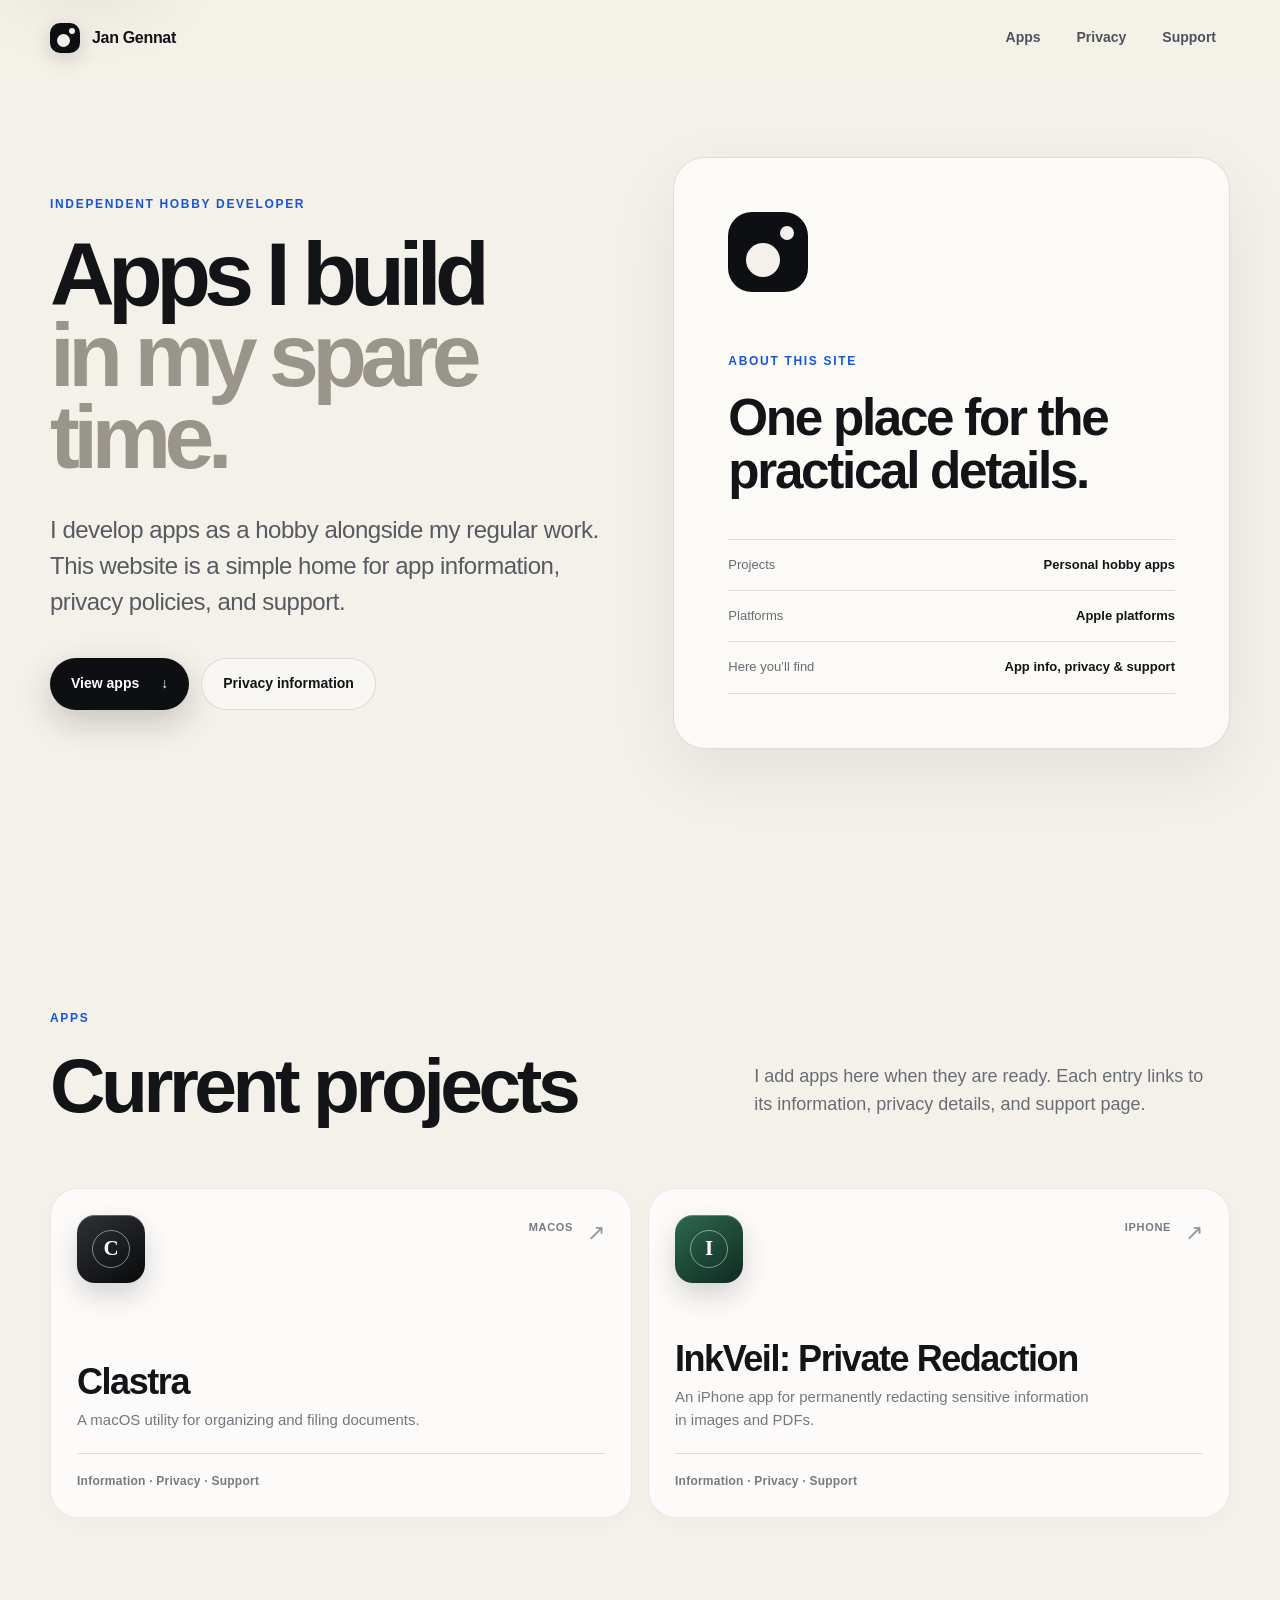
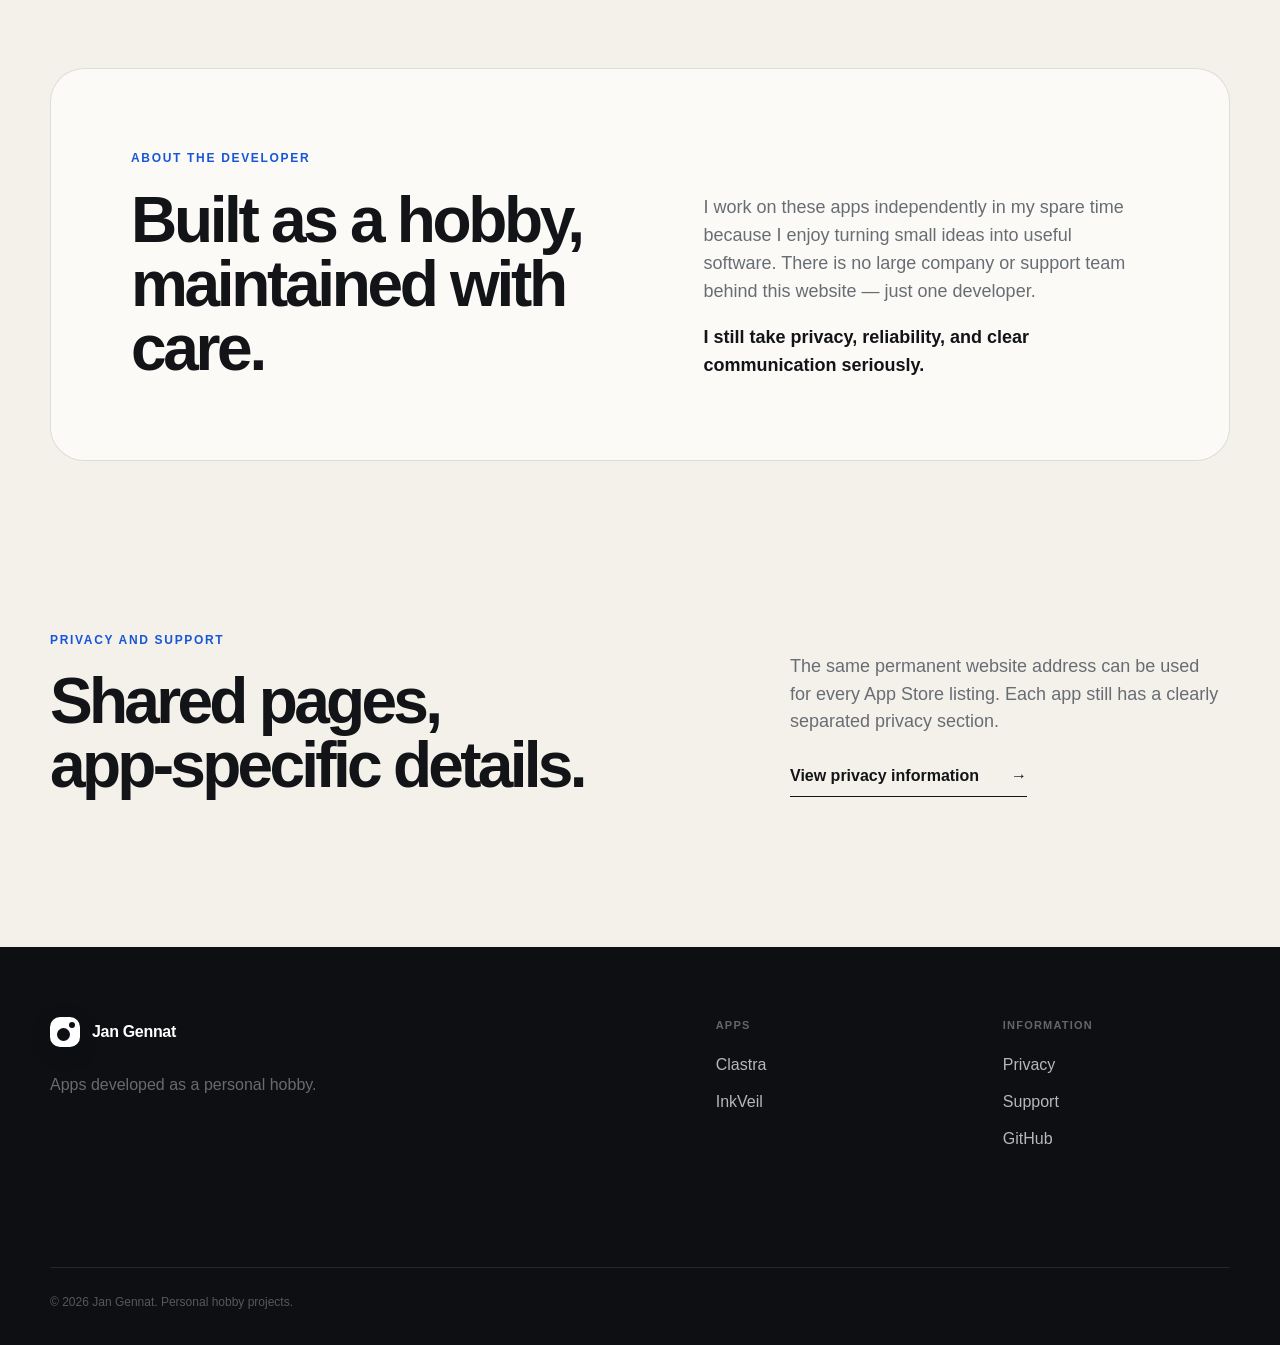
==== commit 682daa6e: "Publish personal app privacy hub" ====
--- a/index.html
+++ b/index.html
@@ -1,117 +1,113 @@
 <!doctype html>
-<html lang="en" data-page-title-en="Clastra — Intelligent document filing for macOS" data-page-title-no="Clastra — Intelligent dokumentarkivering for macOS">
+<html lang="en">
 <head>
   <meta charset="utf-8">
   <meta name="viewport" content="width=device-width, initial-scale=1">
-  <meta name="theme-color" content="#f5f5f7">
-  <meta name="description" content="Clastra understands, renames, and files your documents — privately on your Mac.">
-  <meta property="og:title" content="Clastra for macOS">
-  <meta property="og:description" content="Every document. Exactly where it belongs.">
-  <meta property="og:type" content="website">
-  <meta property="og:image" content="https://ozel0t-g.github.io/documentsorter-website/assets/social-preview.png">
-  <meta property="og:url" content="https://ozel0t-g.github.io/documentsorter-website/">
-  <title>Clastra — Intelligent document filing for macOS</title>
-  <link rel="icon" href="assets/app-icon.png">
-  <link rel="apple-touch-icon" href="assets/app-icon.png">
-  <link rel="manifest" href="manifest.webmanifest">
+  <meta name="theme-color" content="#0d0f12">
+  <meta name="description" content="A personal overview of the apps I develop as a hobby in my spare time.">
+  <title>Jan Gennat — Independent app developer</title>
   <link rel="stylesheet" href="styles.css">
   <script src="script.js" defer></script>
 </head>
 <body>
-  <a class="skip-link" href="#main" data-en="Skip to content" data-no="Hopp til innhold">Skip to content</a>
+  <a class="skip-link" href="#main">Skip to content</a>
 
   <header class="site-header">
     <nav class="nav-shell" aria-label="Main navigation">
-      <a class="brand" href="index.html" aria-label="Clastra home">
-        <img src="assets/app-icon.png" alt="" width="36" height="36">
-        <span>Clastra</span>
+      <a class="wordmark" href="index.html" aria-label="Jan Gennat home">
+        <span class="wordmark-mark" aria-hidden="true"><i></i><i></i></span>
+        <span>Jan Gennat</span>
       </a>
-      <div class="nav-links">
-        <a href="#features" data-en="Features" data-no="Funksjoner">Features</a>
-        <a href="#privacy" data-en="Privacy" data-no="Personvern">Privacy</a>
-        <a href="support.html" data-en="Support" data-no="Brukerstøtte">Support</a>
-      </div>
-      <div class="nav-actions">
-        <button class="language-toggle" type="button" aria-label="Bytt språk til norsk"><span class="language-current">NO</span></button>
-        <a class="button button-compact button-primary" href="#availability" data-en="Get Clastra" data-no="Få Clastra">Get Clastra</a>
+      <button class="menu-toggle" type="button" aria-expanded="false" aria-controls="nav-links">Menu</button>
+      <div class="nav-links" id="nav-links">
+        <a href="#apps">Apps</a>
+        <a href="privacy.html">Privacy</a>
+        <a href="support.html">Support</a>
       </div>
     </nav>
   </header>
 
   <main id="main">
-    <section class="hero section-wrap">
+    <section class="hero personal-hero section-wrap">
       <div class="hero-copy reveal">
-        <p class="eyebrow" data-en="Intelligent filing for macOS" data-no="Intelligent arkivering for macOS">Intelligent filing for macOS</p>
-        <h1 data-en="Every document.<br>Exactly where it belongs." data-no="Hvert dokument.<br>Akkurat der det hører hjemme.">Every document.<br>Exactly where it belongs.</h1>
-        <p class="hero-lead" data-en="Clastra understands, renames, and files your documents — privately on your Mac." data-no="Clastra forstår, gir nytt navn til og arkiverer dokumentene dine — privat på Macen din.">Clastra understands, renames, and files your documents — privately on your Mac.</p>
+        <p class="eyebrow">Independent hobby developer</p>
+        <h1>Apps I build<br><span>in my spare time.</span></h1>
+        <p class="hero-lead">I develop apps as a hobby alongside my regular work. This website is a simple home for app information, privacy policies, and support.</p>
         <div class="hero-actions">
-          <a class="button button-primary" href="#availability"><span data-en="Get Clastra" data-no="Få Clastra">Get Clastra</span><span aria-hidden="true">→</span></a>
-          <a class="button button-secondary" href="#workflow"><span aria-hidden="true">▶</span><span data-en="See how it works" data-no="Se hvordan det virker">See how it works</span></a>
+          <a class="button button-primary" href="#apps">View apps <span aria-hidden="true">↓</span></a>
+          <a class="button button-quiet" href="privacy.html">Privacy information</a>
         </div>
-        <p class="hero-note" data-en="Built for macOS · Private by default" data-no="Bygget for macOS · Privat som standard">Built for macOS · Private by default</p>
       </div>
+      <aside class="site-purpose reveal" aria-label="About this website">
+        <span class="purpose-mark" aria-hidden="true"><i></i><i></i></span>
+        <p class="eyebrow">About this site</p>
+        <h2>One place for the practical details.</h2>
+        <dl>
+          <div><dt>Projects</dt><dd>Personal hobby apps</dd></div>
+          <div><dt>Platforms</dt><dd>Apple platforms</dd></div>
+          <div><dt>Here you’ll find</dt><dd>App info, privacy &amp; support</dd></div>
+        </dl>
+      </aside>
+    </section>
 
-      <div class="hero-product reveal" aria-label="Clastra interface preview">
-        <img class="hero-icon" src="assets/app-icon.png" alt="Clastra app icon" width="250" height="250">
-        <div class="app-window">
-          <div class="window-bar"><span class="traffic red"></span><span class="traffic yellow"></span><span class="traffic green"></span><strong>Clastra</strong></div>
-          <div class="window-body">
-            <aside class="mini-sidebar"><span class="mini-nav active">Review</span><span class="mini-nav">Processing</span><span class="mini-nav">History</span></aside>
-            <div class="review-pane">
-              <p class="mini-kicker" data-en="Ready for review" data-no="Klar for gjennomgang">Ready for review</p>
-              <h3>Acme_Invoice_2026-08.pdf</h3>
-              <div class="document-card">
-                <span class="pdf-badge">PDF</span><div><strong>Acme Invoice</strong><small>3 August 2026 · €249.00</small></div><span class="score">96%</span>
-              </div>
-              <div class="destination-card"><small data-en="Suggested destination" data-no="Foreslått plassering">Suggested destination</small><strong>Finance / Invoices / 2026</strong></div>
-              <div class="review-actions"><button data-en="Change" data-no="Endre">Change</button><button class="approve" data-en="Approve &amp; File" data-no="Godkjenn og arkiver">Approve &amp; File</button></div>
-            </div>
-          </div>
+    <section class="apps-section section-wrap" id="apps">
+      <header class="section-heading reveal">
+        <div>
+          <p class="eyebrow">Apps</p>
+          <h2>Current projects</h2>
         </div>
+        <p>I add apps here when they are ready. Each entry links to its information, privacy details, and support page.</p>
+      </header>
+
+      <div class="app-grid app-grid-directory">
+        <a class="app-card directory-card reveal" href="apps/clastra.html">
+          <span class="app-icon icon-clastra"><span>C</span></span>
+          <span class="platform-pill">macOS</span>
+          <span class="app-card-copy"><strong>Clastra</strong><span>A macOS utility for organizing and filing documents.</span></span>
+          <span class="directory-links">Information · Privacy · Support</span>
+          <span class="card-arrow" aria-hidden="true">↗</span>
+        </a>
+
+        <a class="app-card directory-card reveal" href="apps/inkveil.html">
+          <span class="app-icon icon-inkveil"><span>I</span></span>
+          <span class="platform-pill">iPhone</span>
+          <span class="app-card-copy"><strong>InkVeil: Private Redaction</strong><span>An iPhone app for permanently redacting sensitive information in images and PDFs.</span></span>
+          <span class="directory-links">Information · Privacy · Support</span>
+          <span class="card-arrow" aria-hidden="true">↗</span>
+        </a>
       </div>
     </section>
 
-    <section class="principles section-wrap reveal" aria-label="Product principles">
-      <div><span class="principle-icon">⌁</span><p><strong data-en="On-device intelligence" data-no="Intelligens på enheten">On-device intelligence</strong><small data-en="Your documents stay on your Mac." data-no="Dokumentene blir på Macen din.">Your documents stay on your Mac.</small></p></div>
-      <div><span class="principle-icon">✓</span><p><strong data-en="You're always in control" data-no="Du har alltid kontroll">You're always in control</strong><small data-en="Review before anything moves." data-no="Se gjennom før noe flyttes.">Review before anything moves.</small></p></div>
-      <div><span class="principle-icon">↶</span><p><strong data-en="Safe and reversible" data-no="Trygt og reversibelt">Safe and reversible</strong><small data-en="Nothing is overwritten. Ever." data-no="Ingenting overskrives. Aldri.">Nothing is overwritten. Ever.</small></p></div>
-    </section>
-
-    <section id="workflow" class="section-wrap section-block workflow-section">
-      <div class="section-heading centered reveal">
-        <p class="overline" data-en="A calmer workflow" data-no="En roligere arbeidsflyt">A calmer workflow</p>
-        <h2 data-en="From inbox to archive,<br>without the busywork." data-no="Fra innboks til arkiv,<br>uten rutinearbeidet.">From inbox to archive,<br>without the busywork.</h2>
-        <p data-en="Clastra quietly handles the repetitive steps. You make the decisions that matter." data-no="Clastra tar seg stille av de repetitive stegene. Du tar beslutningene som betyr noe.">Clastra quietly handles the repetitive steps. You make the decisions that matter.</p>
+    <section class="personal-note section-wrap reveal">
+      <div>
+        <p class="eyebrow">About the developer</p>
+        <h2>Built as a hobby,<br>maintained with care.</h2>
       </div>
-      <div class="steps-grid">
-        <article class="step-card reveal"><span class="step-index">1</span><div class="step-visual inbox-visual"><span>PDF</span><span>DOCX</span><span>JPG</span></div><h3 data-en="Drop it in" data-no="Legg det inn">Drop it in</h3><p data-en="Add files to your inbox folder or import selected mail attachments." data-no="Legg filer i innboksmappen eller importer valgte e-postvedlegg.">Add files to your inbox folder or import selected mail attachments.</p></article>
-        <article class="step-card reveal"><span class="step-index">2</span><div class="step-visual understand-visual"><div class="scan-line"></div><span>Invoice · Acme · €249</span></div><h3 data-en="Clastra understands" data-no="Clastra forstår">Clastra understands</h3><p data-en="Text extraction and OCR identify what the document is and where it belongs." data-no="Tekstuthenting og OCR finner ut hva dokumentet er og hvor det hører hjemme.">Text extraction and OCR identify what the document is and where it belongs.</p></article>
-        <article class="step-card reveal"><span class="step-index">3</span><div class="step-visual filed-visual"><span>Finance</span><span>Invoices</span><span class="selected">2026 ✓</span></div><h3 data-en="Review and file" data-no="Se gjennom og arkiver">Review and file</h3><p data-en="Approve the suggestion. Clastra renames and files safely — with undo." data-no="Godkjenn forslaget. Clastra gir nytt navn og arkiverer trygt — med angre.">Approve the suggestion. Clastra renames and files safely — with undo.</p></article>
+      <div>
+        <p>I work on these apps independently in my spare time because I enjoy turning small ideas into useful software. There is no large company or support team behind this website — just one developer.</p>
+        <p>I still take privacy, reliability, and clear communication seriously.</p>
       </div>
     </section>
 
-    <section id="features" class="section-wrap section-block feature-story">
-      <article class="story-row reveal"><div><p class="overline" data-en="Fits your system" data-no="Passer systemet ditt">Fits your system</p><h2 data-en="Your archive.<br>Your rules." data-no="Ditt arkiv.<br>Dine regler.">Your archive.<br>Your rules.</h2><p data-en="Use the folder structure you already trust, choose a proven template, or build one from scratch. Folder descriptions teach Clastra exactly how you organize." data-no="Bruk mappestrukturen du allerede stoler på, velg en velprøvd mal, eller bygg din egen. Mappebeskrivelser lærer Clastra nøyaktig hvordan du organiserer.">Use the folder structure you already trust, choose a proven template, or build one from scratch. Folder descriptions teach Clastra exactly how you organize.</p></div><div class="folder-stack" aria-hidden="true"><div><span>00 Inbox</span><small>12</small></div><div><span>Finance</span><small>8</small></div><div><span>Contracts</span><small>5</small></div><div><span>Projects</span><small>17</small></div></div></article>
-      <article class="story-row reverse reveal"><div><p class="overline" data-en="Learns with you" data-no="Lærer med deg">Learns with you</p><h2 data-en="Confident when it can.<br>Careful when it should." data-no="Sikker når den kan.<br>Forsiktig når den bør.">Confident when it can.<br>Careful when it should.</h2><p data-en="Low-confidence decisions always wait for review. As you approve documents, Clastra learns when automatic filing is safe — while keeping every move reversible." data-no="Avgjørelser med lav sikkerhet venter alltid på gjennomgang. Når du godkjenner dokumenter, lærer Clastra når automatisk arkivering er trygt — og alle flyttinger kan angres.">Low-confidence decisions always wait for review. As you approve documents, Clastra learns when automatic filing is safe — while keeping every move reversible.</p></div><div class="confidence-panel" aria-hidden="true"><span class="confidence-ring">96<small>%</small></span><div><strong>Finance / Invoices</strong><small>High confidence</small></div><span class="checkmark">✓</span></div></article>
-    </section>
-
-    <section id="privacy" class="privacy-section">
-      <div class="section-wrap privacy-inner reveal"><span class="shield">⌂</span><div><p class="overline" data-en="Private by design" data-no="Privat fra grunnen av">Private by design</p><h2 data-en="Your documents are<br>not our business." data-no="Dokumentene dine<br>er ikke vår sak.">Your documents are<br>not our business.</h2><p data-en="No account, ads, analytics, or tracking. Apple on-device intelligence keeps content local. Optional cloud models are enabled only with your explicit consent and credentials." data-no="Ingen konto, annonser, analyse eller sporing. Apples intelligens på enheten holder innholdet lokalt. Valgfrie skymodeller aktiveres bare med ditt uttrykkelige samtykke og dine legitimasjonsopplysninger.">No account, ads, analytics, or tracking. Apple on-device intelligence keeps content local. Optional cloud models are enabled only with your explicit consent and credentials.</p><a class="text-link" href="privacy.html"><span data-en="Read the privacy policy" data-no="Les personvernerklæringen">Read the privacy policy</span><span>→</span></a></div></div>
-    </section>
-
-    <section id="availability" class="section-wrap availability reveal">
-      <img src="assets/app-icon.png" alt="" width="104" height="104">
-      <p class="overline" data-en="Made for the Mac" data-no="Laget for Mac">Made for the Mac</p>
-      <h2 data-en="A place for every document." data-no="En plass for hvert dokument.">A place for every document.</h2>
-      <p data-en="Clastra is being prepared for release on the Mac App Store." data-no="Clastra klargjøres for lansering i Mac App Store.">Clastra is being prepared for release on the Mac App Store.</p>
-      <a class="button button-primary" href="support.html" data-en="Stay informed" data-no="Hold deg oppdatert">Stay informed</a>
+    <section class="privacy-callout section-wrap reveal">
+      <div>
+        <p class="eyebrow">Privacy and support</p>
+        <h2>Shared pages,<br>app-specific details.</h2>
+      </div>
+      <div>
+        <p>The same permanent website address can be used for every App Store listing. Each app still has a clearly separated privacy section.</p>
+        <a class="text-link" href="privacy.html">View privacy information <span>→</span></a>
+      </div>
     </section>
   </main>
 
-  <footer class="site-footer section-wrap">
-    <div class="footer-brand"><img src="assets/app-icon.png" alt="" width="30" height="30"><span>Clastra</span></div>
-    <div class="footer-links"><a href="#features" data-en="Features" data-no="Funksjoner">Features</a><a href="privacy.html" data-en="Privacy" data-no="Personvern">Privacy</a><a href="support.html" data-en="Support" data-no="Brukerstøtte">Support</a><a href="https://github.com/Ozel0t-G/documentsorter-website" rel="noreferrer">GitHub</a></div>
-    <p>© 2026 Clastra. <span data-en="Made for macOS." data-no="Laget for macOS.">Made for macOS.</span></p>
+  <footer class="site-footer">
+    <div class="section-wrap footer-grid">
+      <div><a class="wordmark wordmark-footer" href="index.html"><span class="wordmark-mark"><i></i><i></i></span><span>Jan Gennat</span></a><p>Apps developed as a personal hobby.</p></div>
+      <div><strong>Apps</strong><a href="apps/clastra.html">Clastra</a><a href="apps/inkveil.html">InkVeil</a></div>
+      <div><strong>Information</strong><a href="privacy.html">Privacy</a><a href="support.html">Support</a><a href="https://github.com/Ozel0t-G" rel="noreferrer">GitHub</a></div>
+      <p class="footer-meta">© <span data-current-year>2026</span> Jan Gennat. Personal hobby projects.</p>
+    </div>
   </footer>
 </body>
 </html>
--- a/styles.css
+++ b/styles.css
@@ -1,113 +1,266 @@
 :root {
-  color-scheme: light;
-  --ink: #17213a;
-  --muted: #687083;
-  --blue: #1f59ed;
-  --blue-dark: #1644c4;
-  --paper: #ffffff;
-  --wash: #f5f6f8;
-  --line: #e4e6eb;
-  --soft-blue: #edf3ff;
-  --max: 1180px;
-  font-family: -apple-system, BlinkMacSystemFont, "SF Pro Display", "Helvetica Neue", sans-serif;
+  --ink: #121417;
+  --muted: #686d74;
+  --paper: #f4f1ea;
+  --surface: #ffffff;
+  --line: rgba(18, 20, 23, 0.12);
+  --dark: #0d0f12;
+  --blue: #1856d8;
+  --blue-bright: #5b8cff;
+  --radius: 28px;
+  --shadow: 0 24px 80px rgba(17, 20, 26, 0.1);
+  --wrap: min(1180px, calc(100% - 48px));
+  font-family: Inter, ui-sans-serif, -apple-system, BlinkMacSystemFont, "SF Pro Display", "Segoe UI", sans-serif;
+  color: var(--ink);
+  background: var(--paper);
+  font-synthesis: none;
 }
 
 * { box-sizing: border-box; }
-html { scroll-behavior: smooth; overflow-x: hidden; }
-body { margin: 0; min-width: 320px; overflow-x: hidden; background: var(--paper); color: var(--ink); font-size: 16px; line-height: 1.55; -webkit-font-smoothing: antialiased; }
+html { scroll-behavior: smooth; }
+body { margin: 0; min-width: 320px; background: var(--paper); line-height: 1.55; }
+body::selection { background: #b9ccff; color: var(--ink); }
 a { color: inherit; text-decoration: none; }
-button, a { -webkit-tap-highlight-color: transparent; }
-button { font: inherit; }
+button, select { font: inherit; }
 img { display: block; max-width: 100%; }
-.section-wrap { width: min(calc(100% - 48px), var(--max)); margin-inline: auto; }
-.section-block { padding-block: 130px; }
-.skip-link { position: fixed; z-index: 100; left: 16px; top: -70px; padding: 10px 16px; border-radius: 12px; background: var(--ink); color: white; }
+.section-wrap { width: var(--wrap); margin-inline: auto; }
+.skip-link { position: fixed; z-index: 100; left: 16px; top: -80px; padding: 12px 18px; border-radius: 12px; background: #fff; color: #000; box-shadow: var(--shadow); }
 .skip-link:focus { top: 16px; }
 
-.site-header { position: sticky; z-index: 50; top: 0; border-bottom: 1px solid rgba(222,225,231,.72); background: rgba(255,255,255,.84); -webkit-backdrop-filter: blur(22px) saturate(160%); backdrop-filter: blur(22px) saturate(160%); }
-.nav-shell { width: min(calc(100% - 40px), var(--max)); min-height: 72px; margin: auto; display: flex; align-items: center; justify-content: space-between; gap: 28px; }
-.brand { display: inline-flex; align-items: center; gap: 10px; font-size: 1.06rem; font-weight: 710; letter-spacing: -.025em; }
-.brand img { border-radius: 9px; box-shadow: 0 4px 12px rgba(20,54,130,.15); }
-.nav-links { display: flex; align-items: center; gap: 30px; margin-left: auto; }
-.nav-links a { color: #4c5363; font-size: .88rem; font-weight: 530; transition: color .18s ease; }
-.nav-links a:hover, .nav-links a:focus-visible { color: var(--ink); }
-.nav-actions { display: flex; align-items: center; gap: 10px; }
-.language-toggle { min-width: 42px; height: 38px; padding: 0 10px; border: 0; border-radius: 11px; background: transparent; color: #4d5360; cursor: pointer; font-size: .8rem; font-weight: 650; }
-.language-toggle:hover { background: var(--wash); }
-
-.button { min-height: 50px; padding: 0 21px; border: 1px solid transparent; border-radius: 13px; display: inline-flex; align-items: center; justify-content: center; gap: 9px; font-weight: 650; font-size: .92rem; letter-spacing: -.01em; transition: transform .18s ease, box-shadow .18s ease, background .18s ease; }
-.button:hover { transform: translateY(-1px); }
-.button-primary { background: var(--blue); color: white; box-shadow: 0 8px 22px rgba(31,89,237,.18); }
-.button-primary:hover { background: var(--blue-dark); box-shadow: 0 10px 26px rgba(31,89,237,.25); }
-.button-secondary { border-color: #d8dbe2; background: white; color: var(--ink); box-shadow: 0 4px 14px rgba(25,35,60,.04); }
-.button-secondary:hover { background: #f8f9fb; }
-.button-compact { min-height: 38px; padding-inline: 15px; border-radius: 10px; font-size: .8rem; }
-
-.hero { min-height: 735px; padding-top: 105px; padding-bottom: 98px; display: grid; grid-template-columns: .92fr 1.08fr; align-items: center; gap: 70px; }
+.site-header { position: sticky; z-index: 40; top: 0; background: rgba(244, 241, 234, 0.82); border-bottom: 1px solid transparent; backdrop-filter: blur(24px) saturate(1.4); }
+.nav-shell { width: var(--wrap); min-height: 76px; margin: auto; display: flex; align-items: center; justify-content: space-between; gap: 28px; }
+.wordmark { display: inline-flex; align-items: center; gap: 12px; font-size: 16px; font-weight: 740; letter-spacing: -.02em; }
+.wordmark-mark { position: relative; width: 30px; height: 30px; display: inline-block; border-radius: 10px; background: var(--dark); overflow: hidden; box-shadow: 0 6px 20px rgba(13,15,18,.17); }
+.wordmark-mark i { position: absolute; border-radius: 50%; background: var(--paper); }
+.wordmark-mark i:first-child { width: 13px; height: 13px; left: 7px; bottom: 6px; }
+.wordmark-mark i:last-child { width: 6px; height: 6px; right: 5px; top: 5px; }
+.nav-links { display: flex; align-items: center; gap: 8px; }
+.nav-links a { padding: 9px 14px; border-radius: 999px; color: #4e5359; font-size: 14px; font-weight: 650; transition: .2s ease; }
+.nav-links a:hover, .nav-links a[aria-current="page"] { background: rgba(18,20,23,.07); color: var(--ink); }
+.menu-toggle { display: none; border: 0; background: transparent; color: var(--ink); font-weight: 700; }
+
+.hero { min-height: 760px; display: grid; grid-template-columns: 1.02fr .98fr; align-items: center; gap: 44px; padding-block: 80px 110px; }
 .hero-copy { position: relative; z-index: 2; }
-.eyebrow, .overline { margin: 0 0 16px; color: var(--blue); font-size: .72rem; font-weight: 720; letter-spacing: .12em; text-transform: uppercase; }
-h1 { max-width: 650px; margin: 0 0 24px; color: #16203a; font-size: clamp(3.3rem, 5.7vw, 5.75rem); font-weight: 750; line-height: .98; letter-spacing: -.068em; }
-.hero-lead { max-width: 570px; margin: 0; color: var(--muted); font-size: clamp(1.08rem, 1.6vw, 1.3rem); line-height: 1.5; letter-spacing: -.018em; }
-.hero-actions { display: flex; flex-wrap: wrap; gap: 11px; margin-top: 32px; }
-.hero-note { margin: 16px 0 0; color: #9096a3; font-size: .76rem; }
-.hero-product { position: relative; min-height: 490px; display: flex; align-items: flex-end; justify-content: center; }
-.hero-icon { position: absolute; z-index: 3; top: -20px; left: 46%; width: min(40%, 225px); border-radius: 21%; box-shadow: 0 24px 45px rgba(30,69,161,.23); transform: translateX(-50%) rotate(-2deg); }
-.app-window { position: relative; width: 100%; max-width: 610px; overflow: hidden; border: 1px solid #d9dce4; border-radius: 22px; background: #f8f9fb; box-shadow: 0 34px 70px rgba(35,44,64,.16), 0 3px 9px rgba(35,44,64,.08); transform: rotate(1.2deg); }
-.window-bar { height: 44px; padding: 0 14px; border-bottom: 1px solid #e2e4e9; display: flex; align-items: center; gap: 7px; color: #8c919d; font-size: .68rem; }
-.window-bar strong { margin: auto; padding-right: 51px; color: #59606f; font-weight: 600; }
-.traffic { width: 10px; height: 10px; border-radius: 50%; }.traffic.red { background: #ff5f57; }.traffic.yellow { background: #febc2e; }.traffic.green { background: #28c840; }
-.window-body { min-height: 365px; display: grid; grid-template-columns: 130px 1fr; }
-.mini-sidebar { padding: 60px 11px 18px; border-right: 1px solid #e2e4e9; background: rgba(236,238,243,.8); }
-.mini-nav { display: block; margin-bottom: 6px; padding: 8px 10px; border-radius: 8px; color: #8c919c; font-size: .68rem; }
-.mini-nav.active { background: #dce7ff; color: #1f59ed; font-weight: 650; }
-.review-pane { padding: 30px 27px; background: white; }
-.mini-kicker { margin: 0 0 5px; color: #8d929d; font-size: .63rem; text-transform: uppercase; letter-spacing: .08em; }
-.review-pane h3 { margin: 0 0 20px; color: #273047; font-size: .96rem; }
-.document-card, .destination-card { border: 1px solid #e4e6eb; border-radius: 12px; background: #fbfbfc; }
-.document-card { padding: 13px; display: grid; grid-template-columns: auto 1fr auto; align-items: center; gap: 11px; }
-.document-card div { min-width: 0; }.document-card strong, .document-card small { display: block; }.document-card strong { font-size: .73rem; }.document-card small { color: #999eaa; font-size: .62rem; }
-.pdf-badge { width: 34px; height: 39px; border-radius: 7px; display: grid; place-items: center; background: #fff0ee; color: #ed5c51; font-size: .54rem; font-weight: 750; }
-.score { padding: 4px 7px; border-radius: 8px; background: #eaf8ee; color: #218845; font-size: .64rem; font-weight: 700; }
-.destination-card { margin-top: 12px; padding: 13px; }.destination-card small, .destination-card strong { display: block; }.destination-card small { color: #9a9faa; font-size: .6rem; }.destination-card strong { margin-top: 3px; color: #35405b; font-size: .72rem; }
-.review-actions { margin-top: 17px; display: flex; justify-content: flex-end; gap: 8px; }.review-actions button { padding: 7px 11px; border: 1px solid #dfe1e6; border-radius: 8px; background: white; color: #59606e; font-size: .63rem; }.review-actions .approve { border-color: var(--blue); background: var(--blue); color: white; }
-
-.principles { border-top: 1px solid var(--line); border-bottom: 1px solid var(--line); padding-block: 29px; display: grid; grid-template-columns: repeat(3, 1fr); }
-.principles > div { padding-inline: 34px; display: flex; align-items: center; justify-content: center; gap: 14px; }.principles > div + div { border-left: 1px solid var(--line); }
-.principle-icon { flex: 0 0 auto; width: 37px; height: 37px; border-radius: 11px; display: grid; place-items: center; background: var(--soft-blue); color: var(--blue); font-weight: 760; }
-.principles p { margin: 0; }.principles strong, .principles small { display: block; }.principles strong { font-size: .83rem; }.principles small { margin-top: 1px; color: #8b919d; font-size: .69rem; }
-
-.workflow-section { background: white; }
-.section-heading { max-width: 760px; margin-bottom: 55px; }.section-heading.centered { margin-inline: auto; text-align: center; }
-h2 { margin: 0; color: #17213a; font-size: clamp(2.45rem, 4.4vw, 4.55rem); font-weight: 730; line-height: 1.04; letter-spacing: -.06em; }
-.section-heading > p:last-child { max-width: 610px; margin: 22px auto 0; color: var(--muted); }
-.steps-grid { display: grid; grid-template-columns: repeat(3, 1fr); gap: 20px; }
-.step-card { position: relative; padding: 18px; }.step-index { position: absolute; z-index: 2; top: 30px; left: 31px; width: 26px; height: 26px; border-radius: 50%; display: grid; place-items: center; background: var(--blue); color: white; font-size: .68rem; font-weight: 750; }
-.step-visual { height: 250px; margin-bottom: 24px; border: 1px solid #e5e7eb; border-radius: 21px; overflow: hidden; display: grid; place-items: center; background: linear-gradient(145deg, #fafbfc, #f0f2f6); box-shadow: inset 0 1px 0 white; }
-.step-card h3 { margin: 0 0 8px; font-size: 1.17rem; letter-spacing: -.025em; }.step-card p { margin: 0; color: var(--muted); font-size: .88rem; }
-.inbox-visual { display: flex; align-items: center; justify-content: center; gap: 9px; }.inbox-visual span { width: 61px; height: 78px; padding-top: 47px; border-radius: 8px; background: white; box-shadow: 0 12px 23px rgba(31,42,68,.12); color: #808796; text-align: center; font-size: .55rem; font-weight: 700; }.inbox-visual span:nth-child(2) { transform: translateY(-13px); color: var(--blue); }
-.understand-visual { position: relative; background: #f5f7fc; }.understand-visual::before { content: ""; width: 125px; height: 165px; border-radius: 9px; background: white; box-shadow: 0 12px 27px rgba(31,42,68,.11); }.understand-visual span { position: absolute; bottom: 35px; padding: 8px 12px; border-radius: 10px; background: white; box-shadow: 0 7px 18px rgba(31,42,68,.12); color: #4c5670; font-size: .62rem; }.scan-line { position: absolute; z-index: 2; width: 145px; height: 2px; background: var(--blue); box-shadow: 0 0 16px var(--blue); }
-.filed-visual { padding: 55px; display: flex; flex-direction: column; align-items: stretch; justify-content: center; gap: 7px; }.filed-visual span { padding: 10px 12px; border: 1px solid #e1e4ea; border-radius: 9px; background: white; color: #687085; font-size: .67rem; }.filed-visual span:nth-child(2) { margin-left: 15px; }.filed-visual span:nth-child(3) { margin-left: 30px; }.filed-visual .selected { border-color: #b9ccff; background: #edf3ff; color: var(--blue); font-weight: 650; }
-
-.feature-story { padding-top: 40px; }
-.story-row { min-height: 540px; padding: 55px 70px; border-radius: 32px; display: grid; grid-template-columns: .9fr 1.1fr; align-items: center; gap: 90px; background: var(--wash); }.story-row + .story-row { margin-top: 34px; }.story-row.reverse > div:first-child { order: 2; }
-.story-row h2 { font-size: clamp(2.45rem, 4vw, 4.15rem); }.story-row > div:first-child > p:last-child { max-width: 500px; color: var(--muted); }
-.folder-stack { max-width: 470px; margin: auto; padding: 25px; border-radius: 24px; background: white; box-shadow: 0 26px 55px rgba(26,38,67,.11); transform: rotate(1deg); }.folder-stack div { padding: 17px 18px; border-bottom: 1px solid #eceef2; display: flex; align-items: center; justify-content: space-between; color: #3d465d; font-size: .82rem; }.folder-stack div::before { content: ""; width: 23px; height: 17px; margin-right: 12px; border-radius: 3px; background: #dce7ff; box-shadow: inset 0 0 0 1px #abc1fa; }.folder-stack span { flex: 1; }.folder-stack small { color: #a1a6b0; }
-.confidence-panel { max-width: 460px; margin: auto; padding: 26px; border-radius: 24px; display: grid; grid-template-columns: auto 1fr auto; align-items: center; gap: 20px; background: white; box-shadow: 0 26px 55px rgba(26,38,67,.11); }.confidence-ring { width: 78px; height: 78px; border: 7px solid #dce7ff; border-top-color: var(--blue); border-radius: 50%; display: grid; place-items: center; color: var(--blue); font-size: 1.2rem; font-weight: 750; transform: rotate(-18deg); }.confidence-ring small { font-size: .6rem; }.confidence-panel div strong, .confidence-panel div small { display: block; }.confidence-panel div strong { font-size: .84rem; }.confidence-panel div small { color: #3a9a5a; font-size: .67rem; }.checkmark { width: 34px; height: 34px; border-radius: 50%; display: grid; place-items: center; background: #e8f7ed; color: #248c47; font-weight: 750; }
-
-.privacy-section { margin-top: 130px; background: #18233d; color: white; }
-.privacy-inner { min-height: 560px; display: grid; grid-template-columns: 270px 1fr; align-items: center; gap: 70px; }.privacy-inner .overline { color: #92b2ff; }.privacy-inner h2 { color: white; }.privacy-inner p:not(.overline) { max-width: 650px; color: #b7bdca; }.shield { width: 210px; height: 240px; display: grid; place-items: center; border-radius: 105px 105px 85px 85px; background: linear-gradient(145deg, #2e61e4, #163381); color: white; font-size: 4rem; box-shadow: inset 0 1px 0 rgba(255,255,255,.28), 0 25px 60px rgba(0,0,0,.2); }.text-link { display: inline-flex; gap: 9px; margin-top: 12px; color: white; font-weight: 650; font-size: .9rem; }
-.availability { padding-block: 130px; text-align: center; }.availability img { margin: 0 auto 25px; border-radius: 21%; box-shadow: 0 18px 35px rgba(30,69,161,.2); }.availability h2 { font-size: clamp(2.7rem, 5vw, 4.9rem); }.availability > p:not(.overline) { margin: 18px auto 28px; color: var(--muted); }
-
-.site-footer { padding-block: 31px 45px; border-top: 1px solid var(--line); display: grid; grid-template-columns: 1fr auto; align-items: center; gap: 16px; color: #858b97; font-size: .75rem; }.footer-brand { display: flex; align-items: center; gap: 9px; color: var(--ink); font-weight: 680; }.footer-brand img { border-radius: 7px; }.footer-links { display: flex; flex-wrap: wrap; gap: 22px; }.footer-links a:hover { color: var(--ink); }.site-footer > p { grid-column: 1 / -1; margin: 0; }
-
-.legal-main { padding-top: 90px; padding-bottom: 110px; }.legal-hero { max-width: 820px; margin-bottom: 50px; }.legal-hero h1 { margin: 0 0 18px; font-size: clamp(3.2rem, 6vw, 5.6rem); }.legal-hero > p:last-child { color: var(--muted); }.legal-layout { display: grid; grid-template-columns: 220px 1fr; gap: 38px; align-items: start; }.legal-toc { position: sticky; top: 104px; padding: 21px; border: 1px solid var(--line); border-radius: 18px; background: var(--wash); }.legal-toc strong { display: block; margin-bottom: 9px; color: #9197a2; font-size: .7rem; letter-spacing: .1em; text-transform: uppercase; }.legal-toc a { display: block; padding: 6px 0; color: var(--muted); font-size: .8rem; }.legal-toc a:hover { color: var(--blue); }.legal-document { padding: clamp(27px, 5vw, 58px); border: 1px solid var(--line); border-radius: 27px; background: white; box-shadow: 0 18px 50px rgba(25,36,62,.05); }.legal-document section + section { margin-top: 45px; padding-top: 40px; border-top: 1px solid var(--line); }.legal-document h2 { margin-bottom: 14px; font-size: 1.55rem; letter-spacing: -.025em; }.legal-document h3 { margin: 25px 0 7px; font-size: 1rem; }.legal-document p, .legal-document li { color: var(--muted); }.legal-document ul { padding-left: 20px; }.legal-document a { color: var(--blue); text-decoration: underline; text-underline-offset: 3px; }.language-panel[hidden] { display: none; }
-.support-grid { display: grid; grid-template-columns: repeat(2, 1fr); gap: 18px; }.support-card { padding: 31px; border: 1px solid var(--line); border-radius: 24px; background: var(--wash); }.support-card h2 { font-size: 1.35rem; letter-spacing: -.025em; }.support-card p { color: var(--muted); }.support-card .button { margin-top: 8px; }.faq { margin-top: 72px; }.faq h2 { margin-bottom: 25px; font-size: 2.35rem; }.faq details { padding: 21px 0; border-top: 1px solid var(--line); }.faq details:last-child { border-bottom: 1px solid var(--line); }.faq summary { cursor: pointer; font-weight: 650; }.faq details p { max-width: 800px; margin-bottom: 0; color: var(--muted); }.error-card { max-width: 780px; margin: 60px auto; padding: 70px 25px; border: 1px solid var(--line); border-radius: 30px; background: var(--wash); text-align: center; }.error-card img { margin: auto; border-radius: 21%; }.error-card h1 { margin-inline: auto; }
-
-.reveal { opacity: 0; transform: translateY(16px); transition: opacity .7s ease, transform .7s ease; }.reveal.visible { opacity: 1; transform: none; }
-@media (prefers-reduced-motion: reduce) { html { scroll-behavior: auto; }.reveal { opacity: 1; transform: none; transition: none; }.button { transition: none; } }
+.eyebrow { margin: 0 0 20px; color: var(--blue); font-size: 12px; font-weight: 780; letter-spacing: .14em; text-transform: uppercase; }
+h1, h2, h3, p { text-wrap: pretty; }
+h1 { margin: 0; font-size: clamp(64px, 7.8vw, 112px); line-height: .91; letter-spacing: -.074em; font-weight: 720; }
+h1 span { color: #9a958b; }
+.hero-lead { max-width: 620px; margin: 34px 0 0; color: #565b62; font-size: clamp(19px, 2vw, 24px); line-height: 1.5; letter-spacing: -.02em; }
+.hero-actions { display: flex; flex-wrap: wrap; gap: 12px; margin-top: 38px; }
+.button { min-height: 52px; padding: 0 21px; display: inline-flex; align-items: center; justify-content: center; gap: 22px; border-radius: 999px; font-size: 14px; font-weight: 720; transition: transform .2s ease, background .2s ease, box-shadow .2s ease; }
+.button:hover { transform: translateY(-2px); }
+.button-primary { color: #fff; background: var(--dark); box-shadow: 0 12px 34px rgba(13,15,18,.2); }
+.button-primary:hover { background: #25282d; box-shadow: 0 15px 38px rgba(13,15,18,.26); }
+.button-quiet { border: 1px solid var(--line); background: rgba(255,255,255,.45); }
+.button-quiet:hover { background: #fff; }
+.button-light { color: var(--dark); background: #fff; }
+
+.personal-hero { min-height: 700px; }
+.personal-hero h1 { font-size: clamp(58px, 7vw, 96px); }
+.site-purpose { padding: clamp(32px, 5vw, 54px); border: 1px solid var(--line); border-radius: 32px; background: rgba(255,255,255,.62); box-shadow: 0 24px 70px rgba(18,20,23,.07); }
+.purpose-mark { position: relative; width: 80px; height: 80px; margin-bottom: 60px; display: block; border-radius: 24px; background: var(--dark); }
+.purpose-mark i { position: absolute; border-radius: 50%; background: var(--paper); }
+.purpose-mark i:first-child { width: 34px; height: 34px; left: 18px; bottom: 15px; }
+.purpose-mark i:last-child { width: 14px; height: 14px; right: 14px; top: 14px; }
+.site-purpose h2 { max-width: 460px; margin: 0 0 42px; font-size: clamp(34px, 4vw, 52px); line-height: 1.04; letter-spacing: -.045em; }
+.site-purpose dl { margin: 0; border-top: 1px solid var(--line); }
+.site-purpose dl div { padding: 15px 0; display: flex; justify-content: space-between; gap: 30px; border-bottom: 1px solid var(--line); }
+.site-purpose dt { color: var(--muted); font-size: 13px; }
+.site-purpose dd { margin: 0; font-size: 13px; font-weight: 700; text-align: right; }
+
+.apps-section { padding-block: 150px; }
+.section-heading { display: grid; grid-template-columns: 1fr .75fr; gap: 70px; align-items: end; margin-bottom: 64px; }
+.section-heading h2, .privacy-callout h2, .legal-hero h1, .app-page h1 { margin: 0; font-size: clamp(44px, 6vw, 78px); line-height: 1; letter-spacing: -.058em; font-weight: 690; }
+.section-heading > p { max-width: 460px; margin: 0 0 5px; color: var(--muted); font-size: 18px; }
+.app-grid { display: grid; grid-template-columns: repeat(3, 1fr); gap: 16px; }
+.app-grid-directory { grid-template-columns: repeat(2, 1fr); }
+.app-card { position: relative; min-height: 360px; padding: 26px; display: flex; flex-direction: column; overflow: hidden; border: 1px solid rgba(18,20,23,.08); border-radius: var(--radius); background: rgba(255,255,255,.7); box-shadow: 0 5px 20px rgba(18,20,23,.025); transition: transform .28s ease, box-shadow .28s ease, background .28s ease; }
+.app-card:hover { z-index: 2; transform: translateY(-7px); background: #fff; box-shadow: var(--shadow); }
+.app-icon { width: 68px; height: 68px; display: grid; place-items: center; border-radius: 18px; box-shadow: inset 0 1px rgba(255,255,255,.28), 0 12px 28px rgba(0,0,0,.16); }
+.app-icon span { width: 38px; height: 38px; display: grid; place-items: center; border: 1px solid rgba(255,255,255,.46); border-radius: 50%; color: #fff; font: 600 21px/1 Georgia,serif; }
+.icon-clastra { background: linear-gradient(145deg,#2f3236,#08090a); }
+.icon-inkveil { background: linear-gradient(145deg,#2c694f,#102a21); }
+.platform-pill { position: absolute; top: 30px; right: 58px; color: #777b81; font-size: 11px; font-weight: 750; letter-spacing: .06em; text-transform: uppercase; }
+.app-card-copy { margin-top: auto; display: grid; gap: 8px; }
+.app-card-copy strong { font-size: 30px; line-height: 1; letter-spacing: -.04em; }
+.app-card-copy > span { max-width: 300px; color: #73777e; font-size: 15px; }
+.card-arrow { position: absolute; top: 27px; right: 26px; color: #92969c; font-size: 22px; transition: transform .2s ease; }
+.app-card:hover .card-arrow { transform: translate(3px,-3px); }
+.directory-card { min-height: 330px; }
+.directory-card .app-card-copy strong { max-width: 420px; font-size: clamp(26px, 3vw, 36px); }
+.directory-card .app-card-copy > span { max-width: 420px; }
+.directory-links { margin-top: 22px; padding-top: 18px; border-top: 1px solid var(--line); color: #777b81; font-size: 12px; font-weight: 700; letter-spacing: .02em; }
+
+.personal-note { margin-bottom: 150px; padding: clamp(36px, 7vw, 80px); display: grid; grid-template-columns: 1.05fr .95fr; gap: 80px; border: 1px solid var(--line); border-radius: 34px; background: rgba(255,255,255,.62); }
+.personal-note h2 { margin: 0; font-size: clamp(42px, 5vw, 66px); line-height: 1; letter-spacing: -.052em; }
+.personal-note > div:last-child { align-self: end; }
+.personal-note > div:last-child p { margin: 0 0 18px; color: var(--muted); font-size: 18px; }
+.personal-note > div:last-child p:last-child { margin-bottom: 0; color: var(--ink); font-weight: 680; }
+
+.privacy-callout { padding-block: 20px 150px; display: grid; grid-template-columns: 1.2fr .8fr; gap: 80px; align-items: end; }
+.privacy-callout h2 { font-size: clamp(42px,5vw,68px); }
+.privacy-callout > div:last-child > p { max-width: 430px; margin: 0 0 28px; color: var(--muted); font-size: 18px; }
+.text-link { display: inline-flex; gap: 32px; padding-bottom: 7px; border-bottom: 1px solid var(--ink); font-weight: 730; }
+
+.site-footer { padding-block: 70px 34px; color: rgba(255,255,255,.7); background: var(--dark); }
+.footer-grid { display: grid; grid-template-columns: 1.6fr .6fr .6fr; gap: 60px; }
+.wordmark-footer { color: #fff; }
+.wordmark-footer .wordmark-mark { background: #fff; }
+.wordmark-footer .wordmark-mark i { background: var(--dark); }
+.footer-grid > div:first-child p { margin: 18px 0 0; color: rgba(255,255,255,.38); }
+.footer-grid > div:not(:first-child) { display: grid; align-content: start; gap: 12px; }
+.footer-grid strong { margin-bottom: 7px; color: rgba(255,255,255,.36); font-size: 11px; letter-spacing: .11em; text-transform: uppercase; }
+.footer-grid a:not(.wordmark):hover { color: #fff; }
+.footer-meta { grid-column: 1/-1; margin: 55px 0 0; padding-top: 25px; border-top: 1px solid rgba(255,255,255,.1); color: rgba(255,255,255,.3); font-size: 12px; }
+
+/* Shared app pages */
+.subpage-header { background: rgba(255,255,255,.78); }
+.app-page { --accent: #526fe4; --accent-soft: #e8ecff; }
+.app-page-hero { width: var(--wrap); min-height: 680px; margin-inline: auto; padding-block: 90px 100px; display: grid; grid-template-columns: .9fr 1.1fr; gap: 70px; align-items: center; }
+.app-page-icon { width: 116px; height: 116px; margin-bottom: 34px; display: grid; place-items: center; border-radius: 30px; background: var(--accent); box-shadow: 0 30px 60px color-mix(in srgb, var(--accent) 27%, transparent), inset 0 1px rgba(255,255,255,.35); }
+.app-page-icon span { width: 64px; height: 64px; display: grid; place-items: center; border: 1px solid rgba(255,255,255,.55); border-radius: 50%; color: #fff; font: 600 34px/1 Georgia,serif; }
+.app-page h1 { margin-bottom: 22px; font-size: clamp(56px,7vw,92px); }
+.app-tagline { max-width: 580px; margin: 0; color: #62676e; font-size: clamp(20px,2.4vw,29px); line-height: 1.35; letter-spacing: -.025em; }
+.app-page-actions { display: flex; flex-wrap: wrap; gap: 12px; margin-top: 34px; }
+.app-visual { min-height: 510px; padding: 34px; display: grid; align-content: center; border-radius: 38px; background: var(--accent-soft); overflow: hidden; }
+.device-window { position: relative; width: min(570px,100%); min-height: 350px; margin: auto; padding: 46px 24px 24px; border: 1px solid rgba(18,20,23,.12); border-radius: 20px; background: rgba(255,255,255,.87); box-shadow: 0 40px 80px rgba(18,20,23,.13); transform: rotate(-2deg); }
+.device-window::before { content: ""; position: absolute; top: 18px; left: 20px; width: 9px; height: 9px; border-radius: 50%; background: #ee6a5f; box-shadow: 16px 0 #f2bd4f, 32px 0 #61c454; }
+.mock-sidebar { display: grid; grid-template-columns: .45fr 1fr; min-height: 275px; gap: 16px; }
+.mock-sidebar > div { padding: 18px; border-radius: 13px; background: color-mix(in srgb,var(--accent-soft) 70%,white); }
+.mock-lines { display: grid; gap: 11px; }
+.mock-lines i { height: 12px; border-radius: 20px; background: color-mix(in srgb,var(--accent) 18%,white); }
+.mock-lines i:nth-child(2) { width: 75%; }
+.mock-lines i:nth-child(4) { width: 84%; }
+.app-facts { padding-block: 100px; }
+.fact-grid { display: grid; grid-template-columns: repeat(3,1fr); gap: 16px; }
+.fact-card { min-height: 250px; padding: 30px; border: 1px solid var(--line); border-radius: 24px; background: rgba(255,255,255,.62); }
+.fact-card span { color: var(--accent); font-size: 12px; font-weight: 780; letter-spacing: .12em; text-transform: uppercase; }
+.fact-card h2 { margin: 38px 0 12px; font-size: 25px; line-height: 1.1; letter-spacing: -.035em; }
+.fact-card p { margin: 0; color: var(--muted); font-size: 15px; }
+.app-privacy-banner { margin-bottom: 120px; padding: clamp(32px,6vw,70px); display: grid; grid-template-columns: 1.15fr .85fr; gap: 50px; align-items: end; border-radius: 32px; color: #fff; background: var(--dark); }
+.app-privacy-banner h2 { margin: 0; font-size: clamp(36px,4vw,56px); line-height: 1; letter-spacing: -.045em; }
+.app-privacy-banner p { margin: 0 0 24px; color: rgba(255,255,255,.56); }
+
+/* Privacy and support */
+.legal-hero { padding-block: 115px 80px; }
+.legal-hero h1 { max-width: 870px; }
+.legal-hero > p:last-child { max-width: 650px; margin: 26px 0 0; color: var(--muted); font-size: 19px; }
+.url-demo { margin-top: 38px; padding: 15px 18px; display: inline-flex; align-items: center; gap: 12px; border: 1px solid var(--line); border-radius: 13px; background: rgba(255,255,255,.6); color: #555a61; font: 13px ui-monospace,SFMono-Regular,Menlo,monospace; }
+.url-demo span { width: 8px; height: 8px; border-radius: 50%; background: #58b46a; }
+.policy-layout { display: grid; grid-template-columns: 260px 1fr; gap: 60px; padding-bottom: 140px; }
+.policy-nav { position: sticky; top: 105px; align-self: start; display: grid; gap: 5px; }
+.policy-nav strong { margin-bottom: 12px; color: #8b8e92; font-size: 11px; letter-spacing: .12em; text-transform: uppercase; }
+.policy-nav a { padding: 9px 12px; border-radius: 10px; color: #676b71; font-size: 14px; font-weight: 650; }
+.policy-nav a:hover { color: var(--ink); background: rgba(18,20,23,.06); }
+.policy-content { display: grid; gap: 16px; }
+.policy-intro, .policy-card { padding: 34px; border: 1px solid var(--line); border-radius: 24px; background: rgba(255,255,255,.65); scroll-margin-top: 110px; transition: box-shadow .3s ease, border-color .3s ease; }
+.policy-card.is-targeted, .policy-card:target { border-color: #7894df; box-shadow: 0 0 0 5px rgba(24,86,216,.08); }
+.policy-intro h2, .policy-card h2 { margin: 0 0 12px; font-size: 27px; letter-spacing: -.035em; }
+.policy-intro p, .policy-card p { margin: 0; color: var(--muted); }
+.policy-card header { display: flex; gap: 18px; align-items: center; margin-bottom: 20px; }
+.policy-card header .app-icon { width: 54px; height: 54px; flex: 0 0 auto; border-radius: 15px; }
+.policy-card header .app-icon span { width: 30px; height: 30px; font-size: 16px; }
+.policy-card header h2 { margin: 0; }
+.policy-card header p { font-size: 13px; }
+.policy-tags { display: flex; flex-wrap: wrap; gap: 7px; margin-bottom: 20px; }
+.policy-tags span { padding: 6px 10px; border-radius: 999px; background: #edf0f4; color: #5a5f66; font-size: 11px; font-weight: 700; }
+.policy-details { display: grid; grid-template-columns: repeat(2,1fr); gap: 14px; }
+.policy-details div { padding: 17px; border-radius: 14px; background: rgba(244,241,234,.72); }
+.policy-details strong { display: block; margin-bottom: 5px; font-size: 13px; }
+.policy-details span { color: var(--muted); font-size: 13px; }
+.legal-note { padding: 20px 24px; border-left: 3px solid #d39a42; background: #fff8e9; color: #665639; font-size: 14px; }
+
+.privacy-directory { display: grid; grid-template-columns: repeat(2, 1fr); gap: 18px; padding-bottom: 40px; }
+.privacy-entry { padding: clamp(28px, 4vw, 46px); display: flex; flex-direction: column; border: 1px solid var(--line); border-radius: 28px; background: rgba(255,255,255,.68); scroll-margin-top: 110px; }
+.privacy-entry:target { border-color: #7894df; box-shadow: 0 0 0 5px rgba(24,86,216,.08); }
+.privacy-entry-heading { display: flex; align-items: center; gap: 20px; margin-bottom: 28px; }
+.privacy-entry-heading .app-icon { flex: 0 0 auto; }
+.privacy-entry-heading .eyebrow { margin-bottom: 5px; }
+.privacy-entry h2 { margin: 0; font-size: clamp(29px, 3vw, 40px); line-height: 1.05; letter-spacing: -.045em; }
+.privacy-entry > p { color: var(--muted); }
+.privacy-entry ul { margin: 18px 0 34px; padding-left: 20px; color: #50555b; }
+.privacy-entry li { margin: 8px 0; }
+.privacy-entry .button { align-self: flex-start; margin-top: auto; }
+.privacy-site-note { margin-block: 30px 120px; }
+.inline-link { text-decoration: underline; text-decoration-color: #8ca1d2; text-underline-offset: 3px; }
+
+.legal-policy { padding-bottom: 130px; }
+.language-switcher { position: sticky; z-index: 20; top: 82px; margin-bottom: 22px; padding: 7px; display: flex; flex-wrap: wrap; gap: 5px; border: 1px solid var(--line); border-radius: 15px; background: rgba(255,255,255,.9); backdrop-filter: blur(20px); box-shadow: 0 12px 30px rgba(18,20,23,.06); }
+.language-switcher button { padding: 9px 14px; border: 0; border-radius: 10px; color: var(--muted); background: transparent; cursor: pointer; font-size: 13px; font-weight: 720; }
+.language-switcher button:hover { color: var(--ink); }
+.language-switcher button.is-active { color: #fff; background: var(--dark); }
+.full-policy { border: 1px solid var(--line); border-radius: 28px; background: rgba(255,255,255,.7); overflow: hidden; }
+.full-policy[hidden] { display: none; }
+.full-policy section { padding: clamp(28px, 4vw, 46px); border-bottom: 1px solid var(--line); }
+.full-policy section:last-child { border-bottom: 0; }
+.full-policy h2 { margin: 0 0 15px; font-size: clamp(24px, 3vw, 34px); line-height: 1.15; letter-spacing: -.035em; }
+.full-policy h3 { margin: 30px 0 8px; font-size: 18px; letter-spacing: -.02em; }
+.full-policy p { max-width: 850px; margin: 0 0 14px; color: #565b62; font-size: 16px; line-height: 1.72; }
+.full-policy p:last-child { margin-bottom: 0; }
+.error-card { width: min(680px, 100%); margin: 12vh auto; padding: clamp(36px, 8vw, 80px); border: 1px solid var(--line); border-radius: 32px; background: rgba(255,255,255,.72); text-align: center; }
+.error-card h1 { margin-bottom: 22px; font-size: clamp(48px, 8vw, 82px); }
+.error-card > p:not(.eyebrow) { margin: 0 0 30px; color: var(--muted); }
+
+.support-shell { padding-bottom: 130px; }
+.support-grid { display: grid; grid-template-columns: 1fr 1fr; gap: 16px; }
+.support-card { min-height: 310px; padding: 36px; border: 1px solid var(--line); border-radius: 26px; background: rgba(255,255,255,.65); }
+.support-card h2 { margin: 0 0 16px; font-size: 30px; letter-spacing: -.04em; }
+.support-card p { color: var(--muted); }
+.support-form { margin-top: 28px; display: grid; gap: 12px; }
+.support-form label { font-size: 12px; font-weight: 730; }
+.support-form select { width: 100%; padding: 14px 16px; border: 1px solid var(--line); border-radius: 12px; color: var(--ink); background: #fff; }
+.faq { margin-top: 70px; }
+.faq h2 { margin-bottom: 30px; font-size: 40px; letter-spacing: -.045em; }
+.faq details { border-top: 1px solid var(--line); }
+.faq details:last-child { border-bottom: 1px solid var(--line); }
+.faq summary { padding: 23px 0; cursor: pointer; font-weight: 700; }
+.faq details p { max-width: 760px; margin: -5px 0 25px; color: var(--muted); }
+
+.reveal { opacity: 0; transform: translateY(16px); transition: opacity .7s ease, transform .7s ease; }
+.reveal.is-visible { opacity: 1; transform: none; }
+.app-grid .reveal:nth-child(2), .fact-grid .reveal:nth-child(2) { transition-delay: .06s; }
+.app-grid .reveal:nth-child(3), .fact-grid .reveal:nth-child(3) { transition-delay: .12s; }
+
 @media (max-width: 900px) {
-  .nav-links { display: none; }.hero { min-height: auto; padding-top: 85px; grid-template-columns: 1fr; text-align: center; }.hero-copy { display: flex; flex-direction: column; align-items: center; }.hero-product { min-height: 500px; }.hero-icon { top: 0; }.principles { grid-template-columns: 1fr; }.principles > div { justify-content: flex-start; padding: 18px 25px; }.principles > div + div { border-left: 0; border-top: 1px solid var(--line); }.steps-grid { grid-template-columns: 1fr; max-width: 600px; margin: auto; }.story-row, .story-row.reverse { padding: 55px 38px; grid-template-columns: 1fr; gap: 50px; }.story-row.reverse > div:first-child { order: 0; }.privacy-inner { padding-block: 90px; grid-template-columns: 1fr; gap: 45px; }.shield { width: 150px; height: 170px; border-radius: 75px 75px 60px 60px; font-size: 3rem; }.legal-layout { grid-template-columns: 1fr; }.legal-toc { position: static; }.support-grid { grid-template-columns: 1fr; }
-}
+  :root { --wrap: min(100% - 32px, 720px); }
+  .hero { min-height: auto; grid-template-columns: 1fr; padding-top: 80px; }
+  .section-heading, .privacy-callout, .app-page-hero, .app-privacy-banner, .personal-note { grid-template-columns: 1fr; }
+  .app-grid { grid-template-columns: 1fr 1fr; }
+  .fact-grid { grid-template-columns: 1fr; }
+  .policy-layout { grid-template-columns: 1fr; gap: 28px; }
+  .policy-nav { position: static; grid-template-columns: repeat(4,1fr); }
+  .policy-nav strong { grid-column: 1/-1; }
+  .footer-grid { grid-template-columns: 1fr 1fr; }
+  .footer-grid > div:first-child { grid-column: 1/-1; }
+  .privacy-directory { grid-template-columns: 1fr; }
+}
+
 @media (max-width: 620px) {
-  .section-wrap { width: min(calc(100% - 30px), var(--max)); }.section-block { padding-block: 95px; }.nav-shell { width: calc(100% - 24px); min-height: 64px; }.nav-actions .button { display: none; }.hero { padding-top: 68px; padding-bottom: 70px; }.hero h1 { font-size: clamp(3rem, 15vw, 4.5rem); }.hero-product { min-height: 390px; margin-top: 25px; }.hero-icon { width: 150px; left: 50%; }.window-body { min-height: 285px; grid-template-columns: 82px 1fr; }.mini-sidebar { padding: 50px 7px 12px; }.mini-nav { padding: 7px 5px; font-size: .55rem; }.review-pane { padding: 22px 15px; }.document-card { grid-template-columns: auto 1fr; }.score { display: none; }.principles { width: 100%; }.story-row, .story-row.reverse { padding: 42px 24px; border-radius: 24px; }.folder-stack { padding: 16px; }.confidence-panel { grid-template-columns: auto 1fr; }.checkmark { display: none; }.privacy-section { margin-top: 90px; }.site-footer { grid-template-columns: 1fr; }.footer-links { gap: 15px; }.site-footer > p { grid-column: 1; }.legal-main { padding-top: 65px; }.legal-document { border-radius: 22px; }.support-card { padding: 24px; }
-}
+  .nav-shell { min-height: 66px; }
+  .menu-toggle { display: block; }
+  .nav-links { position: absolute; top: 59px; left: 16px; right: 16px; padding: 10px; display: none; flex-direction: column; align-items: stretch; border: 1px solid var(--line); border-radius: 16px; background: rgba(255,255,255,.96); box-shadow: var(--shadow); }
+  .nav-links.is-open { display: flex; }
+  .nav-links a { padding: 13px 14px; }
+  .hero { padding-block: 65px 80px; }
+  h1 { font-size: clamp(54px,17vw,76px); }
+  .hero-actions { align-items: stretch; flex-direction: column; }
+  .apps-section { padding-block: 100px; }
+  .section-heading { gap: 24px; }
+  .app-grid { grid-template-columns: 1fr; }
+  .app-card { min-height: 315px; }
+  .privacy-callout { gap: 28px; padding-bottom: 100px; }
+  .personal-note { gap: 32px; margin-bottom: 100px; }
+  .footer-grid, .support-grid { grid-template-columns: 1fr; }
+  .app-page-hero { padding-block: 65px 80px; gap: 45px; }
+  .app-visual { min-height: 390px; padding: 18px; border-radius: 28px; }
+  .device-window { min-height: 300px; }
+  .policy-nav { grid-template-columns: repeat(2,1fr); }
+  .policy-details { grid-template-columns: 1fr; }
+  .policy-intro, .policy-card { padding: 24px; }
+  .legal-hero { padding-block: 80px 55px; }
+}
+
+@media (prefers-reduced-motion: reduce) {
+  html { scroll-behavior: auto; }
+  *, *::before, *::after { animation-duration: .01ms !important; transition-duration: .01ms !important; }
+}
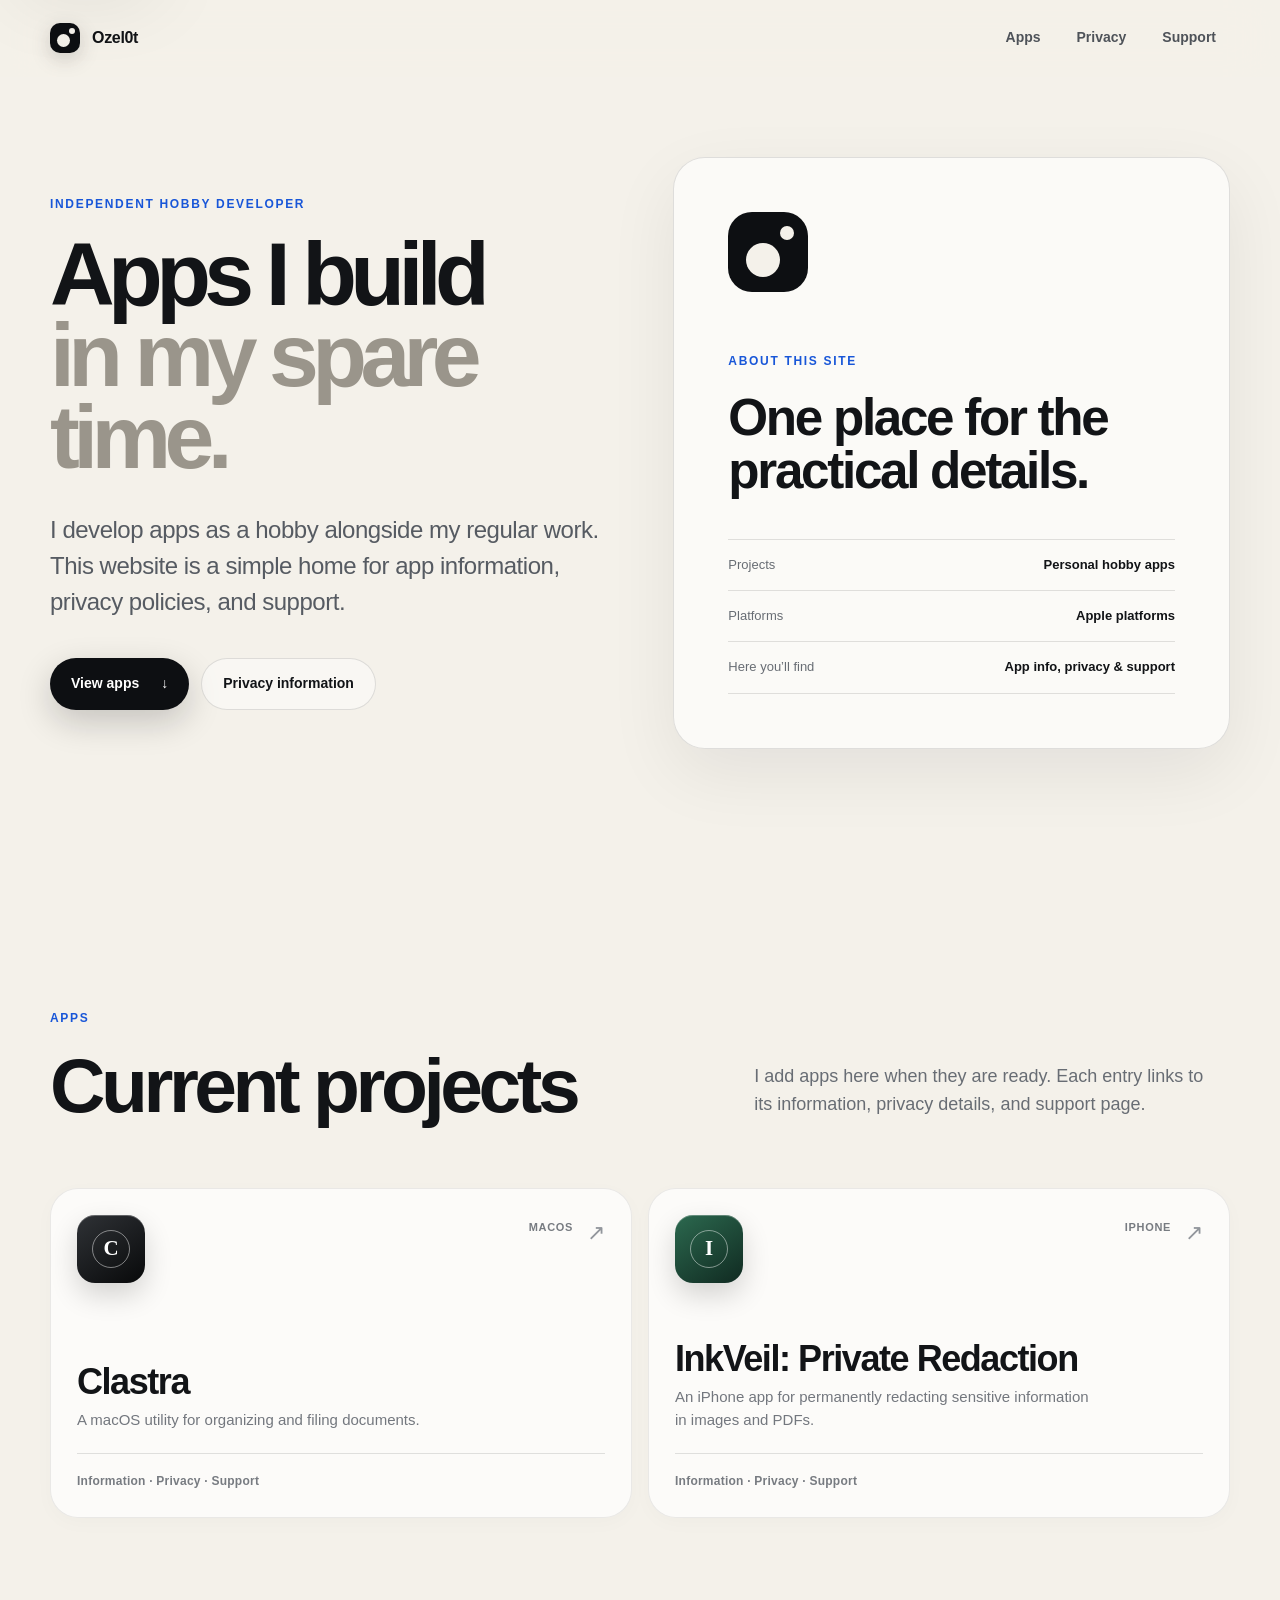
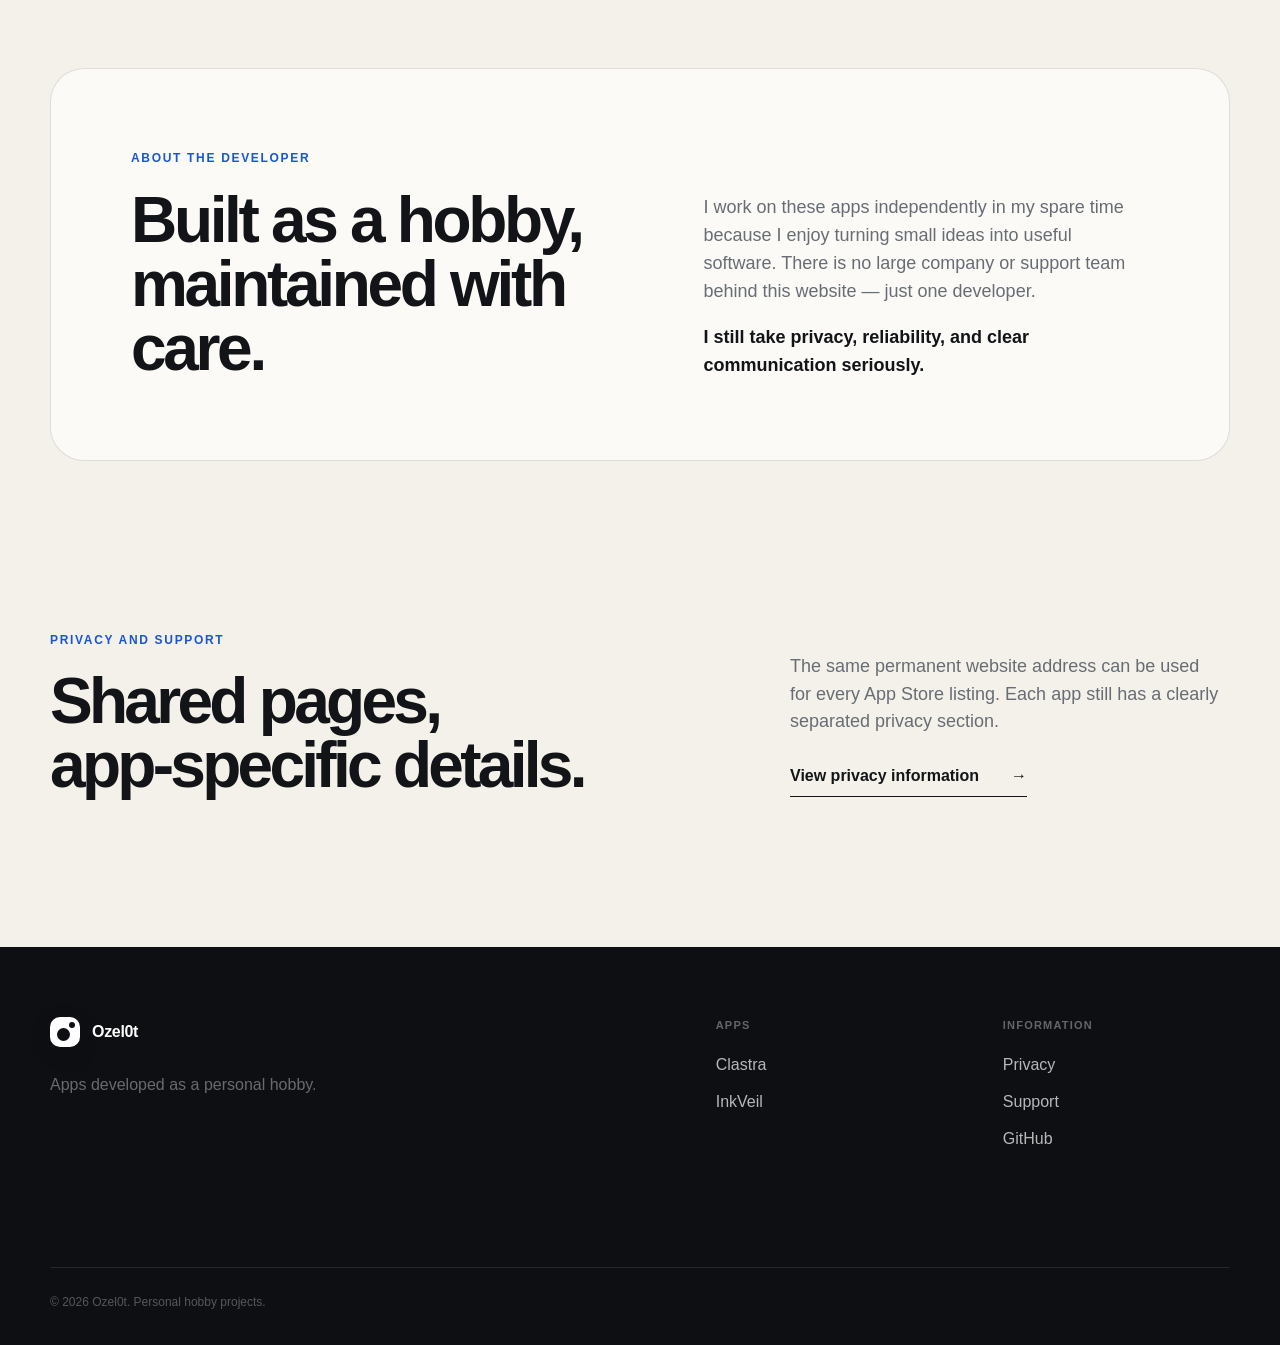
==== commit da62b490: "Use Ozel0t as publisher name" ====
--- a/index.html
+++ b/index.html
@@ -5,7 +5,7 @@
   <meta name="viewport" content="width=device-width, initial-scale=1">
   <meta name="theme-color" content="#0d0f12">
   <meta name="description" content="A personal overview of the apps I develop as a hobby in my spare time.">
-  <title>Jan Gennat — Independent app developer</title>
+  <title>Ozel0t — Independent app developer</title>
   <link rel="stylesheet" href="styles.css">
   <script src="script.js" defer></script>
 </head>
@@ -14,9 +14,9 @@
 
   <header class="site-header">
     <nav class="nav-shell" aria-label="Main navigation">
-      <a class="wordmark" href="index.html" aria-label="Jan Gennat home">
+      <a class="wordmark" href="index.html" aria-label="Ozel0t home">
         <span class="wordmark-mark" aria-hidden="true"><i></i><i></i></span>
-        <span>Jan Gennat</span>
+        <span>Ozel0t</span>
       </a>
       <button class="menu-toggle" type="button" aria-expanded="false" aria-controls="nav-links">Menu</button>
       <div class="nav-links" id="nav-links">
@@ -103,10 +103,10 @@
 
   <footer class="site-footer">
     <div class="section-wrap footer-grid">
-      <div><a class="wordmark wordmark-footer" href="index.html"><span class="wordmark-mark"><i></i><i></i></span><span>Jan Gennat</span></a><p>Apps developed as a personal hobby.</p></div>
+      <div><a class="wordmark wordmark-footer" href="index.html"><span class="wordmark-mark"><i></i><i></i></span><span>Ozel0t</span></a><p>Apps developed as a personal hobby.</p></div>
       <div><strong>Apps</strong><a href="apps/clastra.html">Clastra</a><a href="apps/inkveil.html">InkVeil</a></div>
       <div><strong>Information</strong><a href="privacy.html">Privacy</a><a href="support.html">Support</a><a href="https://github.com/Ozel0t-G" rel="noreferrer">GitHub</a></div>
-      <p class="footer-meta">© <span data-current-year>2026</span> Jan Gennat. Personal hobby projects.</p>
+      <p class="footer-meta">© <span data-current-year>2026</span> Ozel0t. Personal hobby projects.</p>
     </div>
   </footer>
 </body>
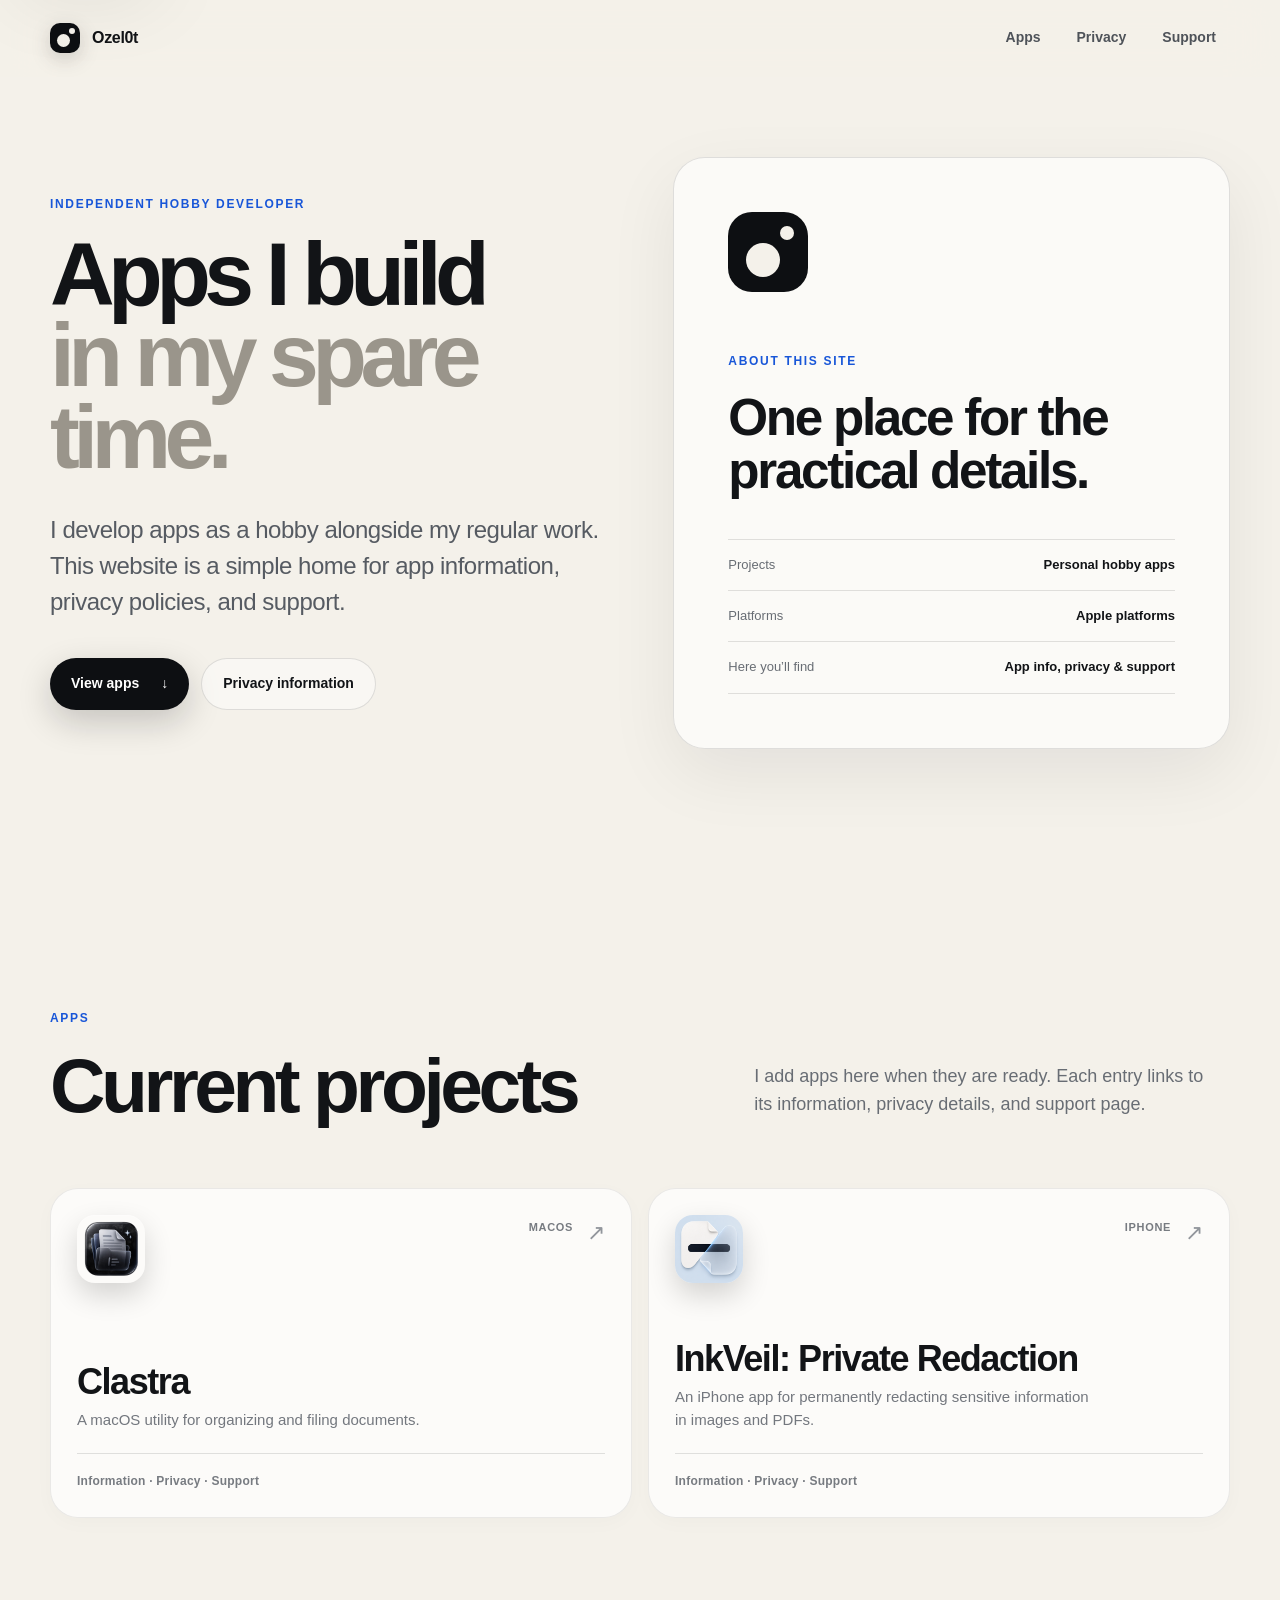
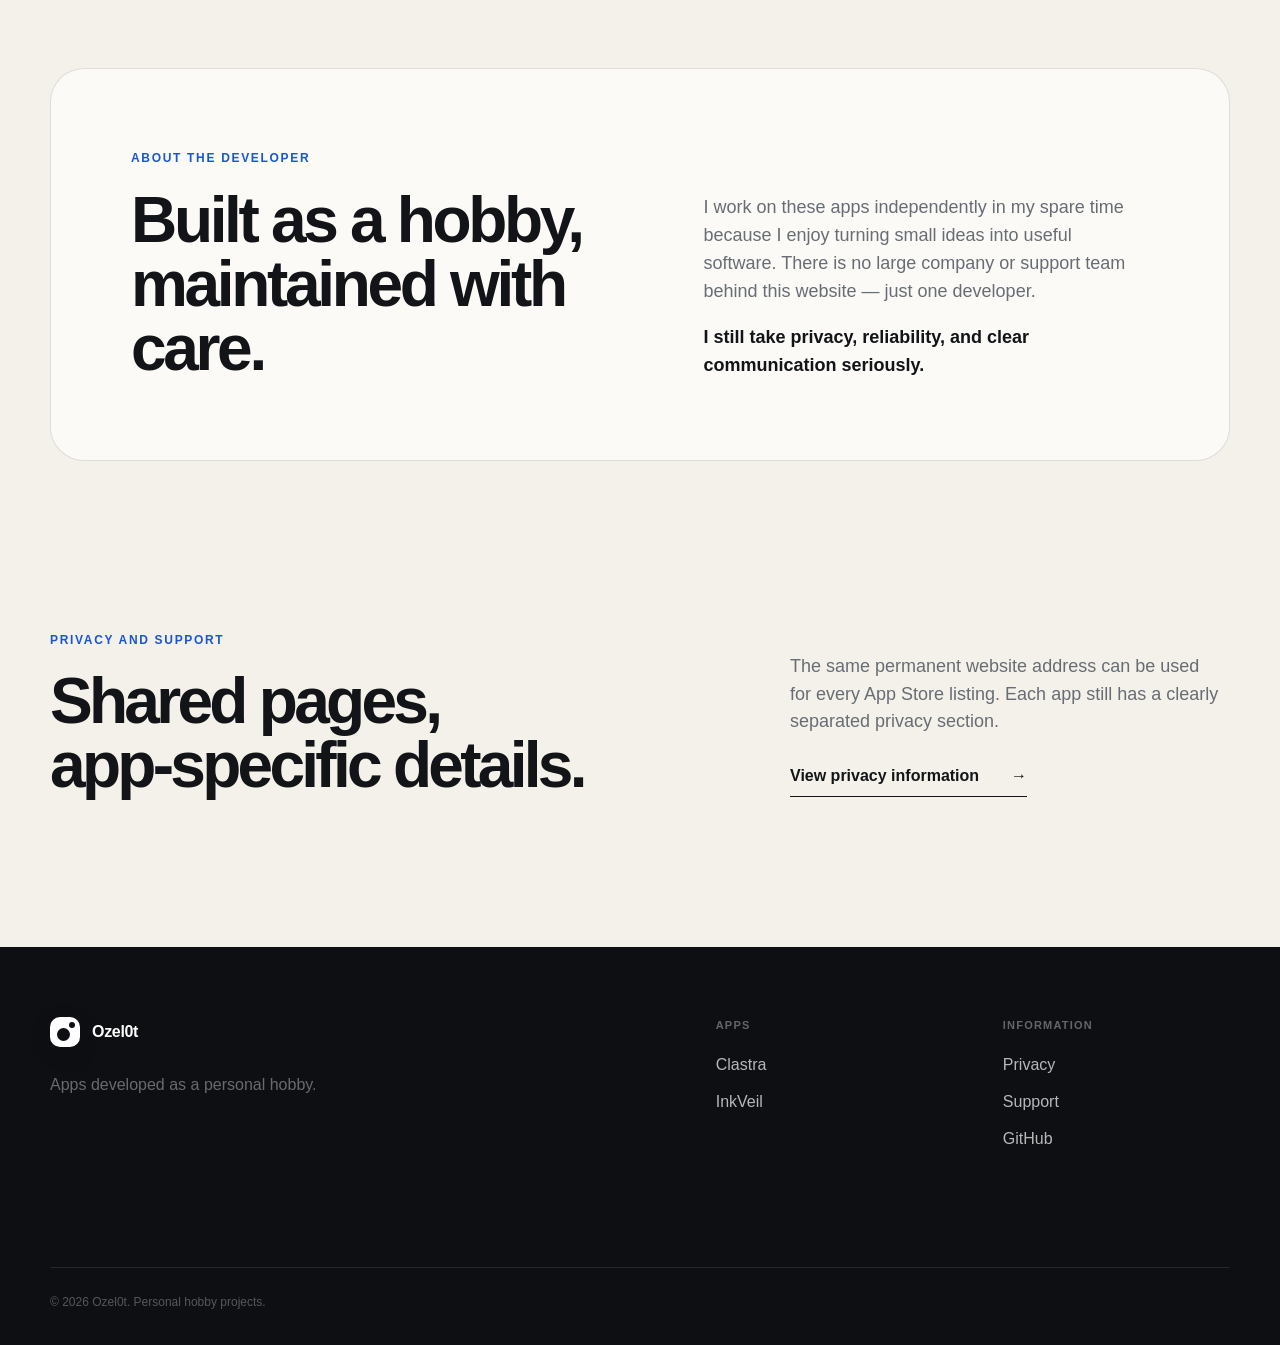
==== commit 292f45a8: "Add real app icons and screenshots" ====
--- a/index.html
+++ b/index.html
@@ -61,7 +61,7 @@
 
       <div class="app-grid app-grid-directory">
         <a class="app-card directory-card reveal" href="apps/clastra.html">
-          <span class="app-icon icon-clastra"><span>C</span></span>
+          <span class="app-icon"><img src="assets/apps/clastra/icon.png" alt="" width="68" height="68"></span>
           <span class="platform-pill">macOS</span>
           <span class="app-card-copy"><strong>Clastra</strong><span>A macOS utility for organizing and filing documents.</span></span>
           <span class="directory-links">Information · Privacy · Support</span>
@@ -69,7 +69,7 @@
         </a>
 
         <a class="app-card directory-card reveal" href="apps/inkveil.html">
-          <span class="app-icon icon-inkveil"><span>I</span></span>
+          <span class="app-icon"><img src="assets/apps/inkveil/icon.png" alt="" width="68" height="68"></span>
           <span class="platform-pill">iPhone</span>
           <span class="app-card-copy"><strong>InkVeil: Private Redaction</strong><span>An iPhone app for permanently redacting sensitive information in images and PDFs.</span></span>
           <span class="directory-links">Information · Privacy · Support</span>
--- a/styles.css
+++ b/styles.css
@@ -76,7 +76,8 @@
 .app-grid-directory { grid-template-columns: repeat(2, 1fr); }
 .app-card { position: relative; min-height: 360px; padding: 26px; display: flex; flex-direction: column; overflow: hidden; border: 1px solid rgba(18,20,23,.08); border-radius: var(--radius); background: rgba(255,255,255,.7); box-shadow: 0 5px 20px rgba(18,20,23,.025); transition: transform .28s ease, box-shadow .28s ease, background .28s ease; }
 .app-card:hover { z-index: 2; transform: translateY(-7px); background: #fff; box-shadow: var(--shadow); }
-.app-icon { width: 68px; height: 68px; display: grid; place-items: center; border-radius: 18px; box-shadow: inset 0 1px rgba(255,255,255,.28), 0 12px 28px rgba(0,0,0,.16); }
+.app-icon { width: 68px; height: 68px; display: grid; place-items: center; border-radius: 18px; box-shadow: inset 0 1px rgba(255,255,255,.28), 0 12px 28px rgba(0,0,0,.16); overflow: hidden; }
+.app-icon img { width: 100%; height: 100%; object-fit: cover; }
 .app-icon span { width: 38px; height: 38px; display: grid; place-items: center; border: 1px solid rgba(255,255,255,.46); border-radius: 50%; color: #fff; font: 600 21px/1 Georgia,serif; }
 .icon-clastra { background: linear-gradient(145deg,#2f3236,#08090a); }
 .icon-inkveil { background: linear-gradient(145deg,#2c694f,#102a21); }
@@ -117,12 +118,18 @@
 .subpage-header { background: rgba(255,255,255,.78); }
 .app-page { --accent: #526fe4; --accent-soft: #e8ecff; }
 .app-page-hero { width: var(--wrap); min-height: 680px; margin-inline: auto; padding-block: 90px 100px; display: grid; grid-template-columns: .9fr 1.1fr; gap: 70px; align-items: center; }
-.app-page-icon { width: 116px; height: 116px; margin-bottom: 34px; display: grid; place-items: center; border-radius: 30px; background: var(--accent); box-shadow: 0 30px 60px color-mix(in srgb, var(--accent) 27%, transparent), inset 0 1px rgba(255,255,255,.35); }
+.app-page-icon { width: 116px; height: 116px; margin-bottom: 34px; display: grid; place-items: center; border-radius: 30px; background: var(--accent); box-shadow: 0 30px 60px color-mix(in srgb, var(--accent) 27%, transparent), inset 0 1px rgba(255,255,255,.35); overflow: hidden; }
+.app-page-icon img { width: 100%; height: 100%; object-fit: cover; }
 .app-page-icon span { width: 64px; height: 64px; display: grid; place-items: center; border: 1px solid rgba(255,255,255,.55); border-radius: 50%; color: #fff; font: 600 34px/1 Georgia,serif; }
 .app-page h1 { margin-bottom: 22px; font-size: clamp(56px,7vw,92px); }
 .app-tagline { max-width: 580px; margin: 0; color: #62676e; font-size: clamp(20px,2.4vw,29px); line-height: 1.35; letter-spacing: -.025em; }
 .app-page-actions { display: flex; flex-wrap: wrap; gap: 12px; margin-top: 34px; }
-.app-visual { min-height: 510px; padding: 34px; display: grid; align-content: center; border-radius: 38px; background: var(--accent-soft); overflow: hidden; }
+.app-visual { min-height: 510px; margin: 0; padding: 34px; display: grid; align-content: center; border-radius: 38px; background: var(--accent-soft); overflow: hidden; }
+.app-visual > img { width: 100%; height: auto; border-radius: 20px; box-shadow: 0 36px 80px rgba(18,20,23,.18); }
+.app-visual-clastra { padding: 26px; }
+.app-visual-clastra > img { transform: rotate(-1.5deg); }
+.app-visual-inkveil { padding: 0; background: #02050b; }
+.app-visual-inkveil > img { border-radius: 0; box-shadow: none; }
 .device-window { position: relative; width: min(570px,100%); min-height: 350px; margin: auto; padding: 46px 24px 24px; border: 1px solid rgba(18,20,23,.12); border-radius: 20px; background: rgba(255,255,255,.87); box-shadow: 0 40px 80px rgba(18,20,23,.13); transform: rotate(-2deg); }
 .device-window::before { content: ""; position: absolute; top: 18px; left: 20px; width: 9px; height: 9px; border-radius: 50%; background: #ee6a5f; box-shadow: 16px 0 #f2bd4f, 32px 0 #61c454; }
 .mock-sidebar { display: grid; grid-template-columns: .45fr 1fr; min-height: 275px; gap: 16px; }
@@ -140,6 +147,12 @@
 .app-privacy-banner { margin-bottom: 120px; padding: clamp(32px,6vw,70px); display: grid; grid-template-columns: 1.15fr .85fr; gap: 50px; align-items: end; border-radius: 32px; color: #fff; background: var(--dark); }
 .app-privacy-banner h2 { margin: 0; font-size: clamp(36px,4vw,56px); line-height: 1; letter-spacing: -.045em; }
 .app-privacy-banner p { margin: 0 0 24px; color: rgba(255,255,255,.56); }
+
+.screenshot-section { padding-block: 70px 120px; }
+.screenshot-grid { display: grid; grid-template-columns: repeat(4,1fr); gap: 16px; align-items: start; }
+.screenshot-grid figure { margin: 0; padding: 10px 10px 17px; border: 1px solid var(--line); border-radius: 28px; background: rgba(255,255,255,.7); box-shadow: 0 18px 48px rgba(18,20,23,.06); overflow: hidden; }
+.screenshot-grid img { width: 100%; height: auto; border-radius: 20px; }
+.screenshot-grid figcaption { padding: 14px 8px 0; color: var(--muted); font-size: 13px; font-weight: 700; }
 
 /* Privacy and support */
 .legal-hero { padding-block: 115px 80px; }
@@ -227,6 +240,7 @@
   .section-heading, .privacy-callout, .app-page-hero, .app-privacy-banner, .personal-note { grid-template-columns: 1fr; }
   .app-grid { grid-template-columns: 1fr 1fr; }
   .fact-grid { grid-template-columns: 1fr; }
+  .screenshot-grid { grid-template-columns: repeat(2,1fr); }
   .policy-layout { grid-template-columns: 1fr; gap: 28px; }
   .policy-nav { position: static; grid-template-columns: repeat(4,1fr); }
   .policy-nav strong { grid-column: 1/-1; }
@@ -253,6 +267,8 @@
   .footer-grid, .support-grid { grid-template-columns: 1fr; }
   .app-page-hero { padding-block: 65px 80px; gap: 45px; }
   .app-visual { min-height: 390px; padding: 18px; border-radius: 28px; }
+  .app-visual-inkveil { padding: 0; }
+  .screenshot-grid { grid-template-columns: 1fr; }
   .device-window { min-height: 300px; }
   .policy-nav { grid-template-columns: repeat(2,1fr); }
   .policy-details { grid-template-columns: 1fr; }
